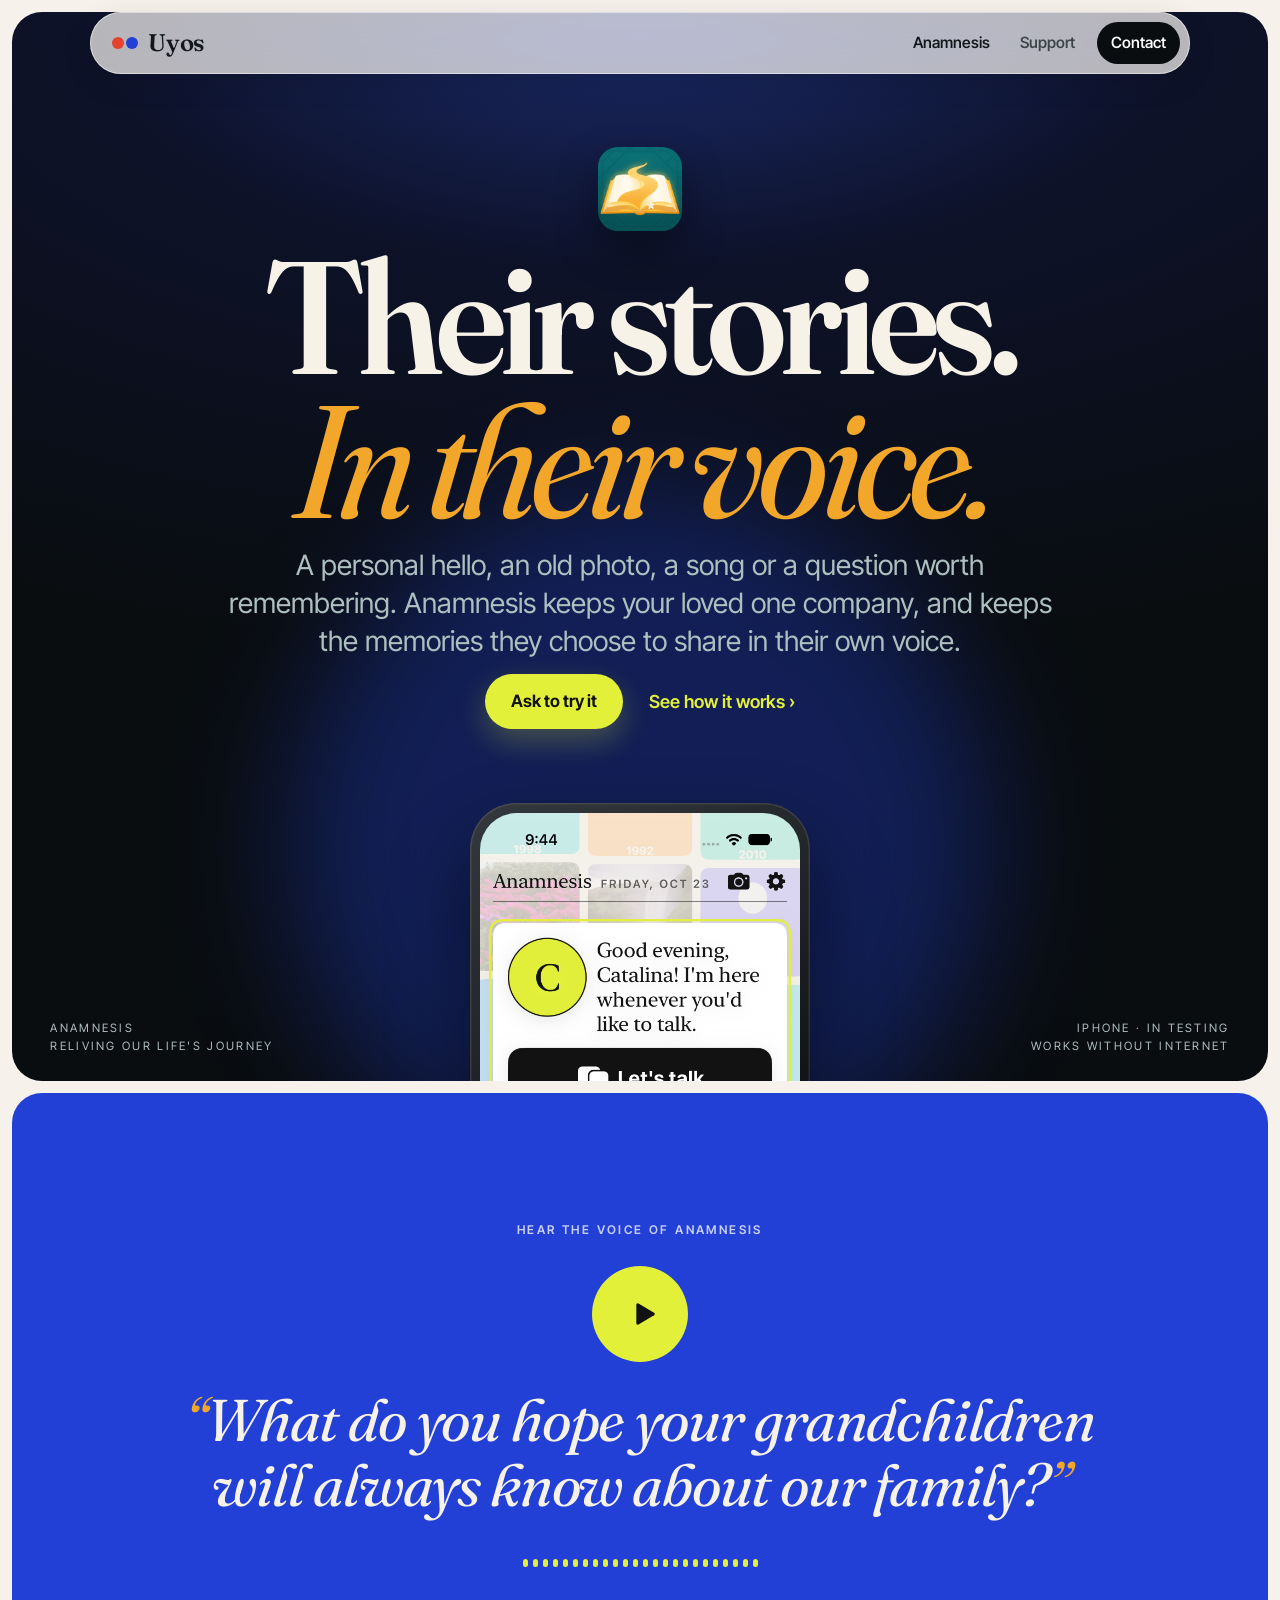
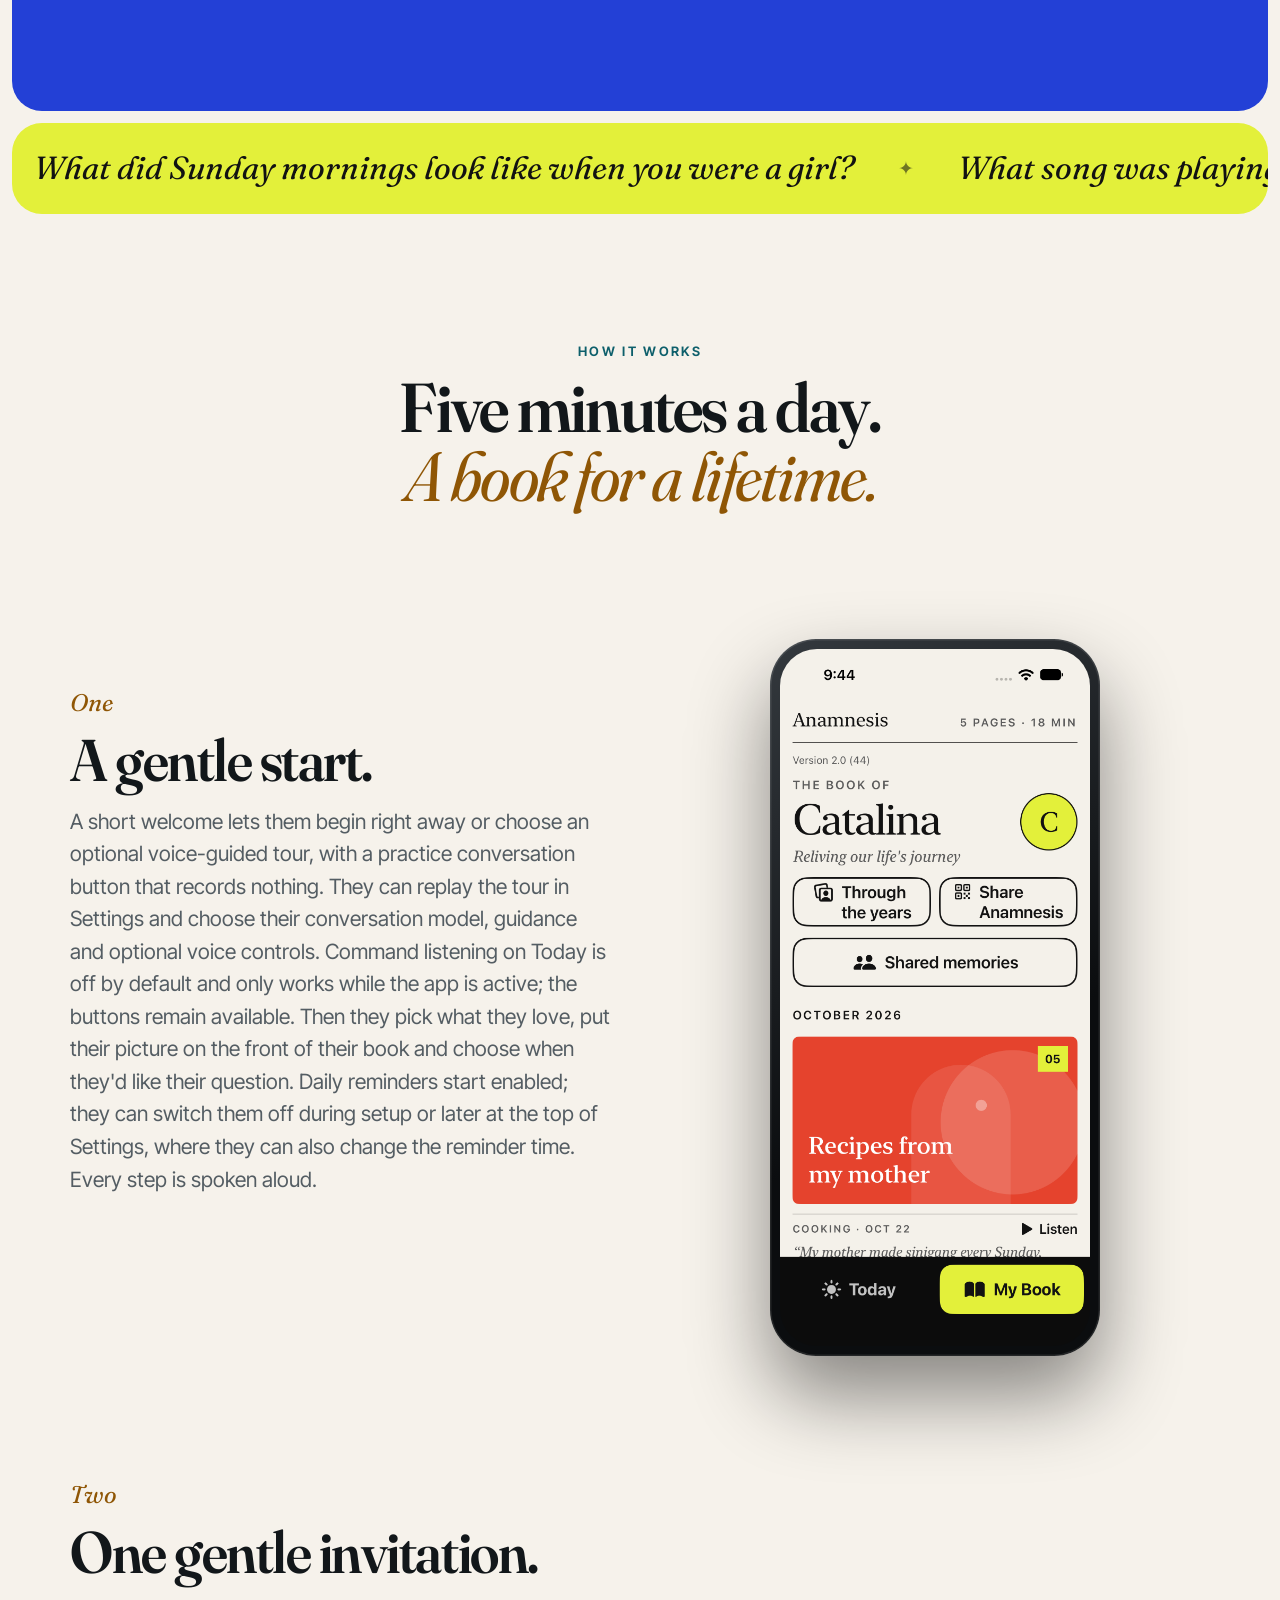
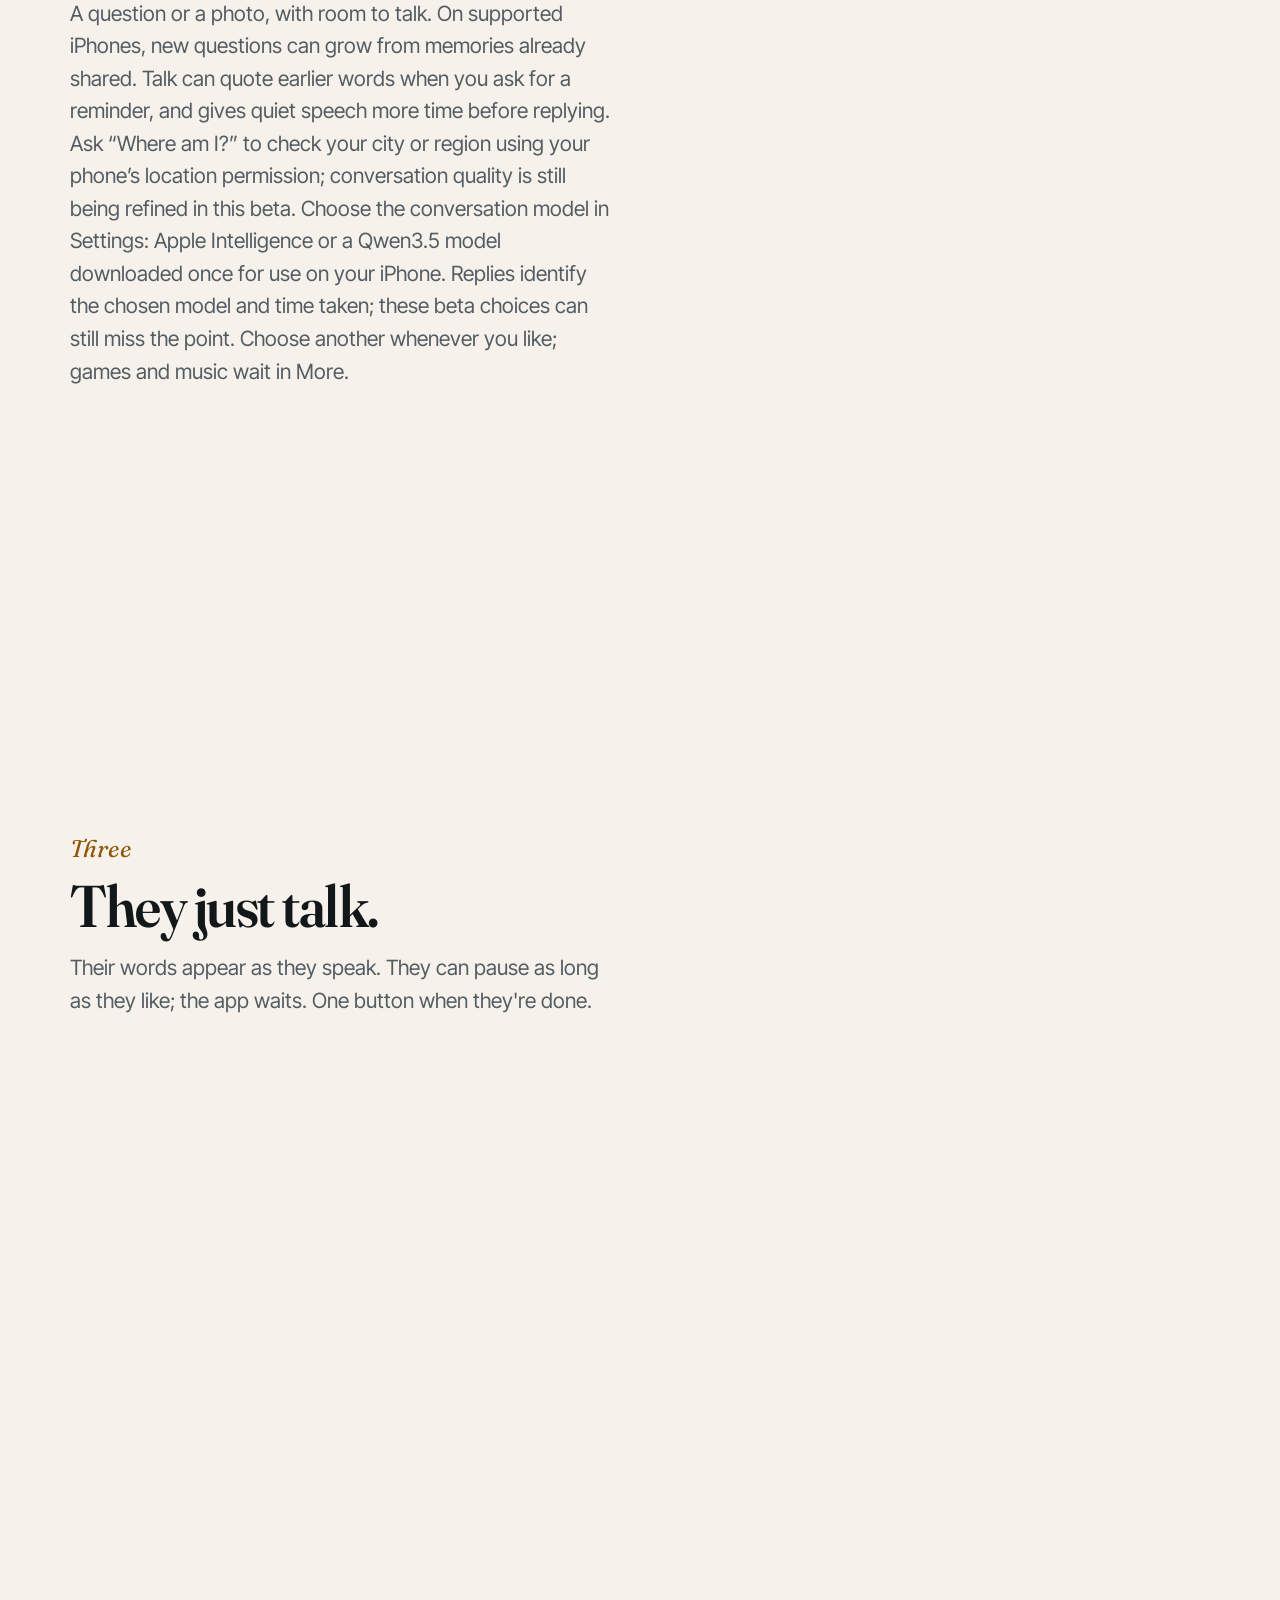
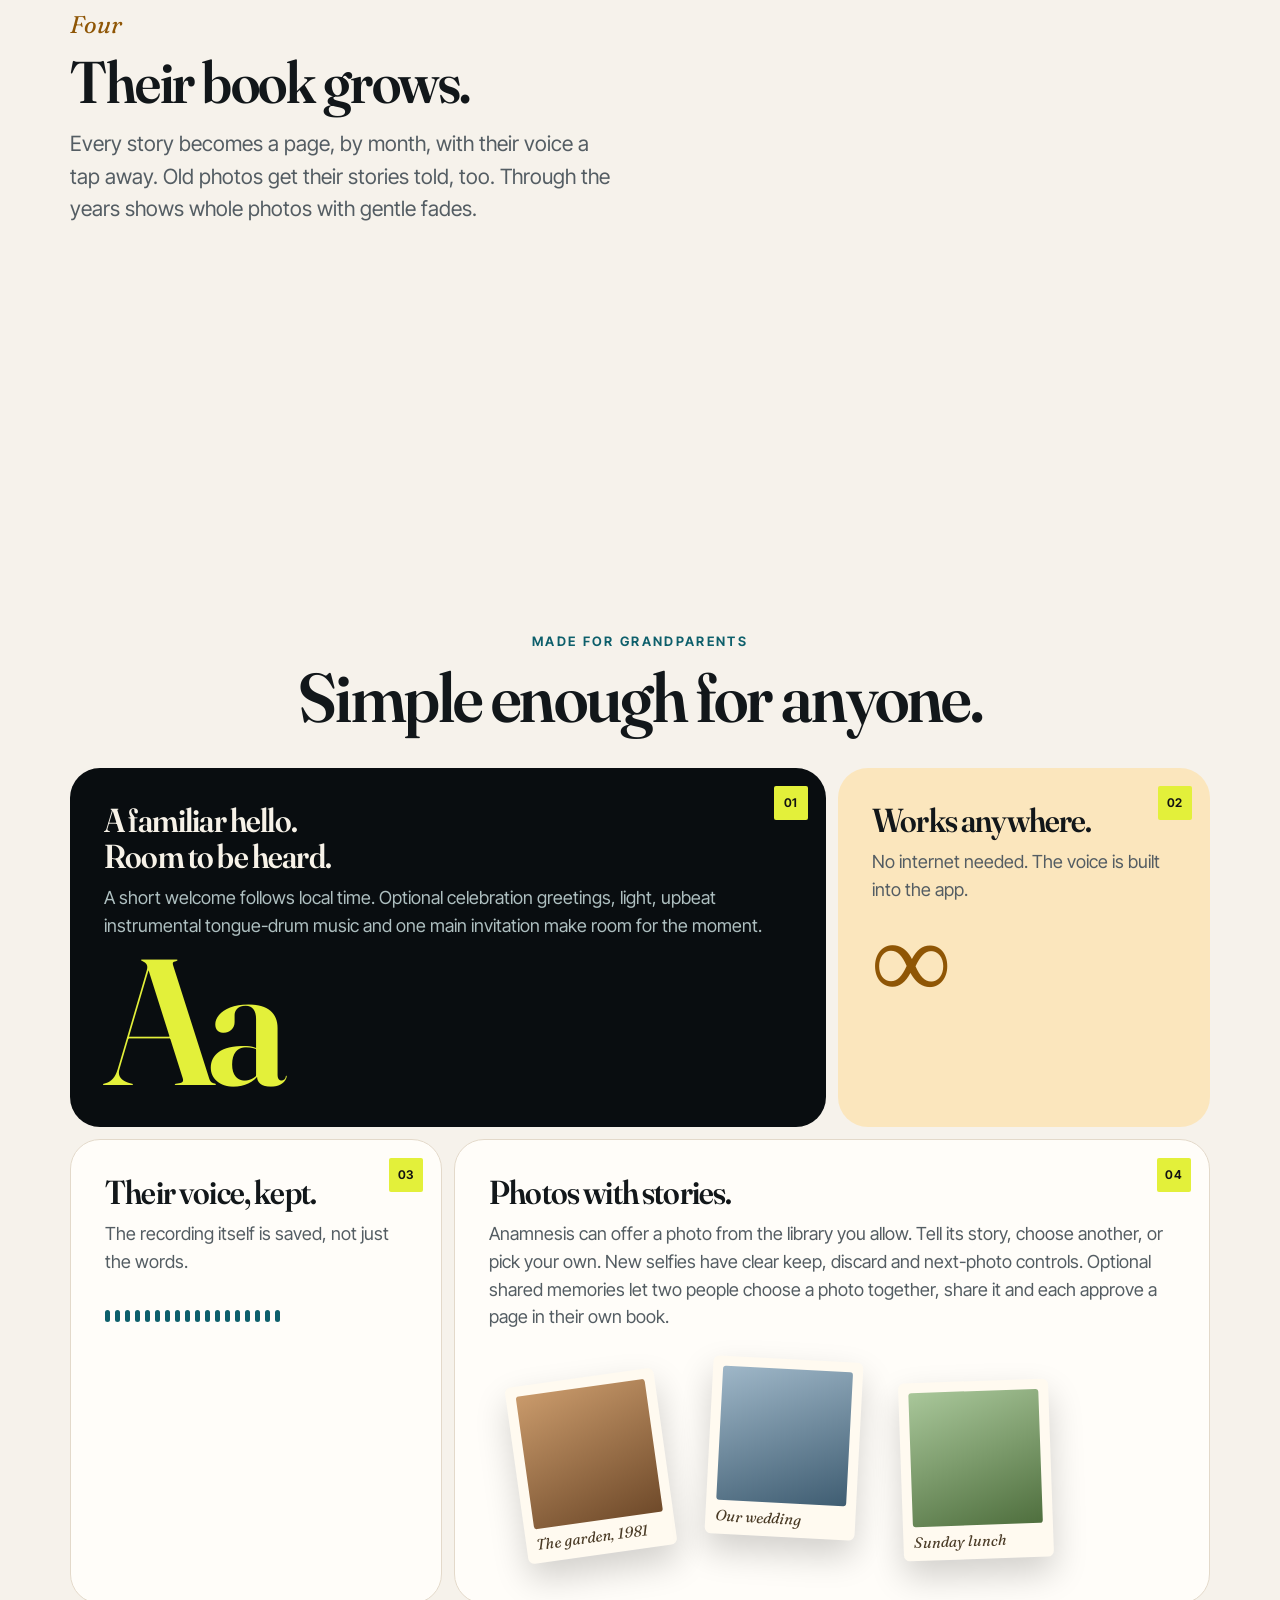
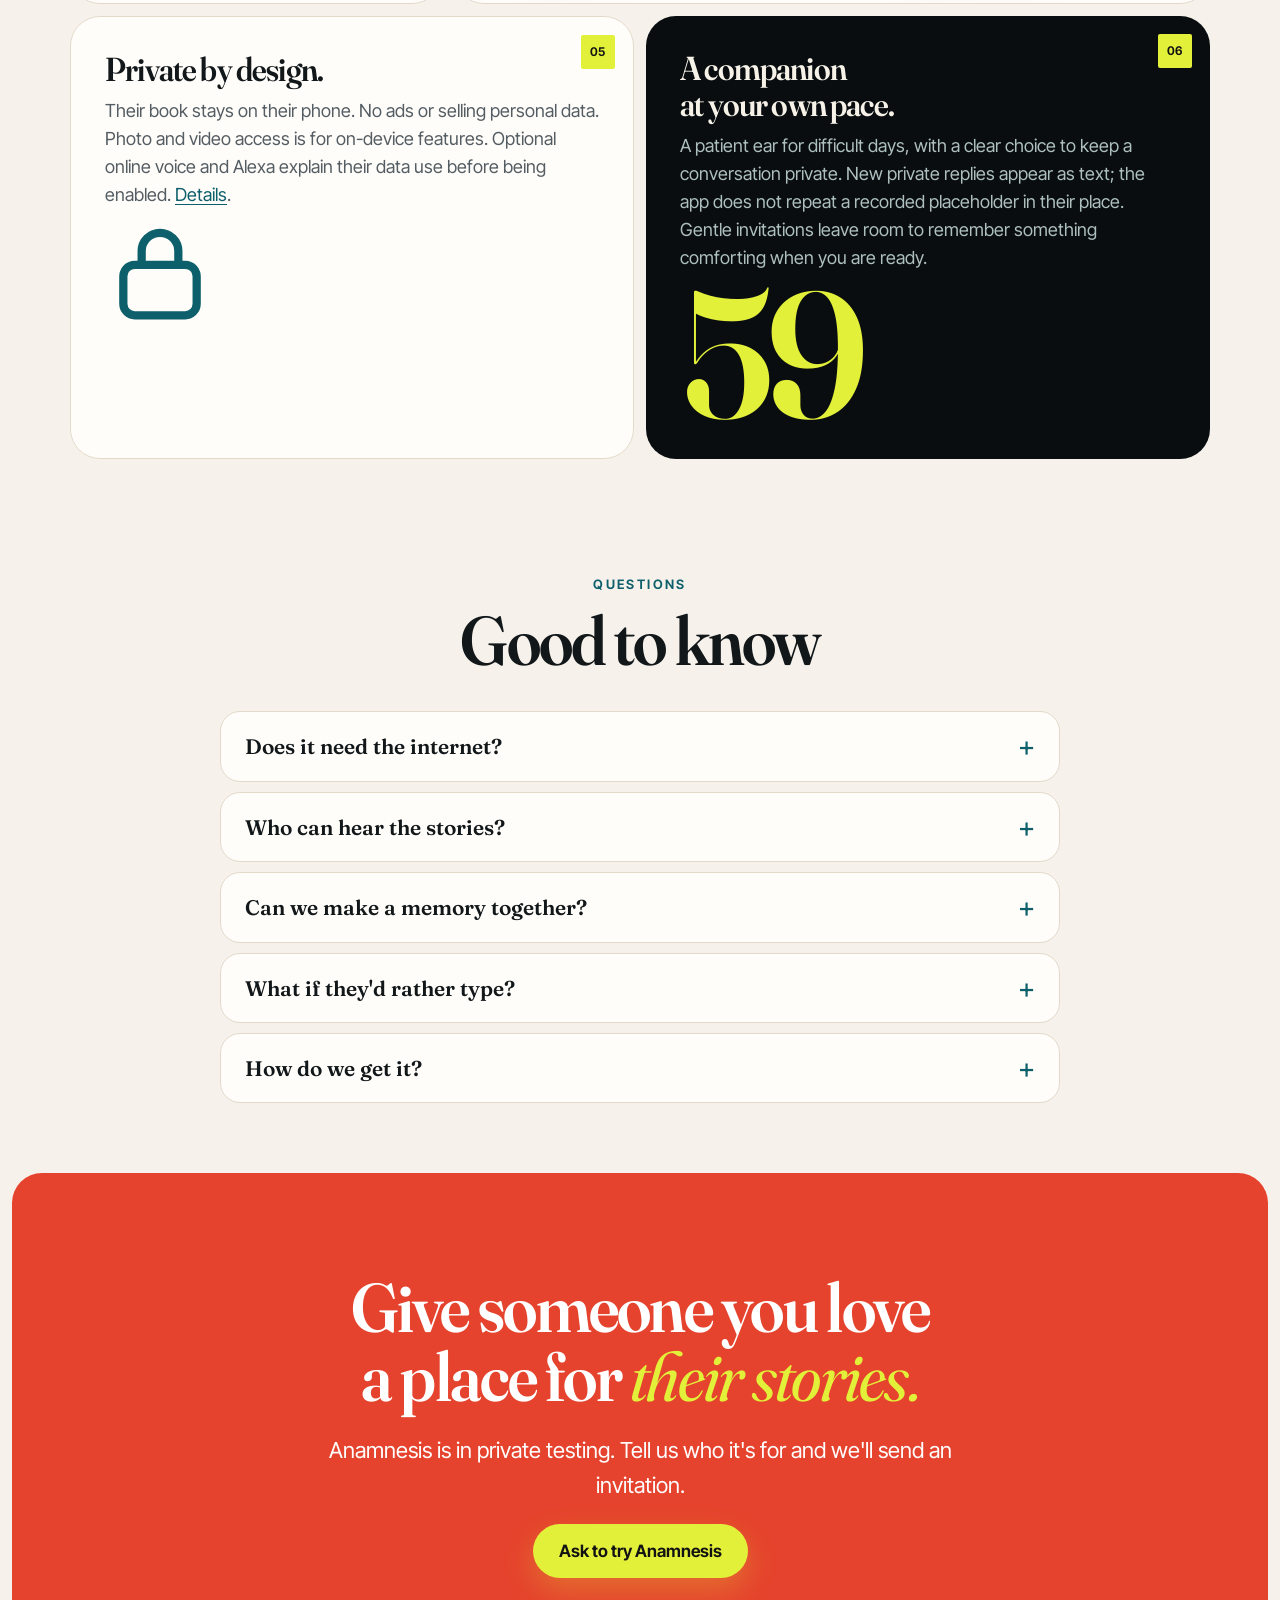
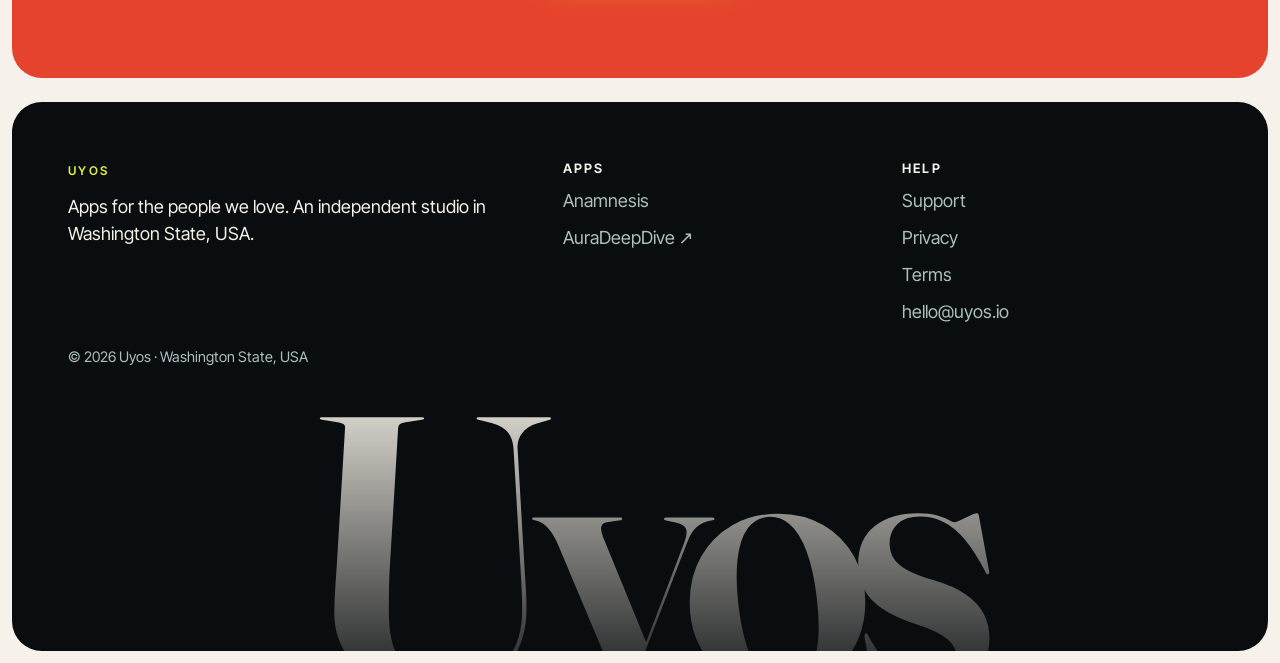
==== anamnesis.html @ bfcdf3e1 "Describe optional commands, app lock and data protection" ====
<!doctype html>
<html lang="en">
<head>
<meta charset="utf-8">
<meta name="viewport" content="width=device-width, initial-scale=1, viewport-fit=cover">
<title>Anamnesis</title>
<meta name="description" content="Anamnesis: reliving our life's journey. One question a day, answered in your own voice.">
<meta name="theme-color" content="#090d10">
<meta property="og:title" content="Anamnesis">
<meta property="og:description" content="Anamnesis: reliving our life's journey. One question a day, answered in your own voice.">
<link rel="icon" href="img/favicon.png">
<link rel="preload" href="fonts/fraunces-latin-full-normal.woff2" as="font" type="font/woff2" crossorigin>
<link rel="stylesheet" href="style.css">
<script src="site.js" defer></script>
</head>
<body>
<header class="glass">
  <a class="mark" href="index.html"><i></i>Uyos</a>
  <nav aria-label="Main"><a href="anamnesis.html" aria-current="page">Anamnesis</a><a href="support.html">Support</a><a class="cta" href="mailto:hello@uyos.io">Contact</a></nav>
</header>
<main>

<div class="tiles">
  <section class="tile hero-tile">
    <div class="glow" style="width:55vmax;height:55vmax;left:50%;top:45%;transform:translateX(-50%);background:#2340d6;opacity:.35"></div>
    <img src="img/anamnesis-icon.png" alt="Anamnesis app icon" style="width:84px;height:84px;border-radius:20px;box-shadow:0 18px 40px rgba(0,0,0,.4)">
    <h1>Their stories.<br><em>In their voice.</em></h1>
    <p class="sub">A personal hello, an old photo, a song or a question worth remembering. Anamnesis keeps your loved one company, and keeps the memories they choose to share in their own voice.</p>
    <div class="links"><a class="btn gold" href="mailto:hello@uyos.io?subject=Anamnesis%20testing">Ask to try it</a><a class="more" href="#how">See how it works</a></div>
    <div class="rise one"><div class="device float"><img src="img/anamnesis-today-44.png" alt="Anamnesis: today's question"></div></div>
    <p class="corner l">Anamnesis<br>Reliving our life's journey</p>
    <p class="corner r">iPhone · in testing<br>Works without internet</p>
  </section>

  <section class="tile voice" style="background:#2340d6">
    <p class="label" style="color:#fff;opacity:.75">Hear the voice of Anamnesis</p>
    <button type="button" class="playbtn" data-play="audio/question.mp3" aria-label="Play the voice of Anamnesis"><svg viewBox="0 0 24 24" fill="currentColor" aria-hidden="true"><path d="M8 5.5v13a1 1 0 0 0 1.5.86l11-6.5a1 1 0 0 0 0-1.72l-11-6.5A1 1 0 0 0 8 5.5z"/></svg></button>
    <q>What do you hope your grandchildren will always know about our family?</q>
    <div class="wave" aria-hidden="true"><i></i><i></i><i></i><i></i><i></i><i></i><i></i><i></i><i></i><i></i><i></i><i></i><i></i><i></i><i></i><i></i><i></i><i></i><i></i><i></i><i></i><i></i><i></i><i></i></div>
  </section>

  <div class="ribbon" aria-hidden="true"><div class="track"><span>What did Sunday mornings look like when you were a girl?</span><span>What song was playing during a moment you'll never forget?</span><span>What's a smell that instantly brings back a memory?</span><span>What's something one of your parents always used to say?</span><span>What was your wedding day like?</span><span>What's the best advice anyone ever gave you?</span><span>What's a tradition your family had that you loved?</span><span>What's a word from back home that you still use?</span><span>What work are you most proud of in your life?</span><span>Who taught you to cook?</span><span>What did Sunday mornings look like when you were a girl?</span><span>What song was playing during a moment you'll never forget?</span><span>What's a smell that instantly brings back a memory?</span><span>What's something one of your parents always used to say?</span><span>What was your wedding day like?</span><span>What's the best advice anyone ever gave you?</span><span>What's a tradition your family had that you loved?</span><span>What's a word from back home that you still use?</span><span>What work are you most proud of in your life?</span><span>Who taught you to cook?</span></div></div>
</div>

<div class="wrap" id="how">
  <div class="sec-title reveal"><p class="eyebrow">How it works</p><h2>Five minutes a day.<br><em style="color:var(--gold-ink)">A book for a lifetime.</em></h2></div>
  <div class="story">
    <div class="steps"><div data-step="0"><span class="num">One</span><h3>A gentle start.</h3><p>A short welcome lets them begin right away or choose an optional voice-guided tour, with a practice conversation button that records nothing. They can replay the tour in Settings and choose their conversation model, guidance and optional voice controls. Command listening on Today is off by default and only works while the app is active; the buttons remain available. Then they pick what they love, put their picture on the front of their book and choose when they'd like their question. Daily reminders start enabled; they can switch them off during setup or later at the top of Settings, where they can also change the reminder time. Every step is spoken aloud.</p><div class="device inline"><img src="img/anamnesis-onboard.jpg" alt="Welcome screen" loading="lazy"></div></div><div data-step="1"><span class="num">Two</span><h3>One gentle invitation.</h3><p>A question or a photo, with room to talk. On supported iPhones, new questions can grow from memories already shared. Talk can quote earlier words when you ask for a reminder, and gives quiet speech more time before replying. Ask “Where am I?” to check your city or region using your phone’s location permission; conversation quality is still being refined in this beta. Choose the conversation model in Settings: Apple Intelligence or a Qwen3.5 model downloaded once for use on your iPhone. Replies identify the chosen model and time taken; these beta choices can still miss the point. Choose another whenever you like; games and music wait in More.</p><div class="device inline"><img src="img/anamnesis-today-44.png" alt="Today's question" loading="lazy"></div></div><div data-step="2"><span class="num">Three</span><h3>They just talk.</h3><p>Their words appear as they speak. They can pause as long as they like; the app waits. One button when they're done.</p><div class="device inline"><img src="img/anamnesis-record-44.png" alt="Recording a story" loading="lazy"></div></div><div data-step="3"><span class="num">Four</span><h3>Their book grows.</h3><p>Every story becomes a page, by month, with their voice a tap away. Old photos get their stories told, too. Through the years shows whole photos with gentle fades.</p><div class="device inline"><img src="img/anamnesis-book-44.png" alt="A book of their stories" loading="lazy"></div></div></div>
    <div class="pin"><div class="device"><img src="img/anamnesis-onboard.jpg" alt="Welcome screen" class="on"><img src="img/anamnesis-today-44.png" alt="Today's question"><img src="img/anamnesis-record-44.png" alt="Recording a story"><img src="img/anamnesis-book-44.png" alt="A book of their stories"></div></div>
  </div>
</div>

<div class="wrap">
  <div class="sec-title reveal"><p class="eyebrow">Made for grandparents</p><h2>Simple enough for anyone.</h2></div>
  <div class="bento reveal">
    <div class="b4 dark"><span class="idx">01</span><h3>A familiar hello.<br>Room to be heard.</h3><p>A short welcome follows local time. Optional celebration greetings, light, upbeat instrumental tongue-drum music and one main invitation make room for the moment.</p><div class="huge gold">Aa</div></div>
    <div class="b2 goldt"><span class="idx">02</span><h3>Works anywhere.</h3><p>No internet needed. The voice is built into the app.</p><div class="huge" style="color:var(--gold-ink);font-size:110px">∞</div></div>
    <div class="b2"><span class="idx">03</span><h3>Their voice, kept.</h3><p>The recording itself is saved, not just the words.</p>
      <div class="wave playing" style="margin-top:auto;height:60px" aria-hidden="true"><i style='background:var(--sea-ink)'></i><i style='background:var(--sea-ink)'></i><i style='background:var(--sea-ink)'></i><i style='background:var(--sea-ink)'></i><i style='background:var(--sea-ink)'></i><i style='background:var(--sea-ink)'></i><i style='background:var(--sea-ink)'></i><i style='background:var(--sea-ink)'></i><i style='background:var(--sea-ink)'></i><i style='background:var(--sea-ink)'></i><i style='background:var(--sea-ink)'></i><i style='background:var(--sea-ink)'></i><i style='background:var(--sea-ink)'></i><i style='background:var(--sea-ink)'></i><i style='background:var(--sea-ink)'></i><i style='background:var(--sea-ink)'></i><i style='background:var(--sea-ink)'></i><i style='background:var(--sea-ink)'></i></div></div>
    <div class="b4"><span class="idx">04</span><h3>Photos with stories.</h3><p>Anamnesis can offer a photo from the library you allow. Tell its story, choose another, or pick your own. New selfies have clear keep, discard and next-photo controls. Optional shared memories let two people choose a photo together, share it and each approve a page in their own book.</p>
      <div class="polaroids" aria-hidden="true"><div>The garden, 1981</div><div>Our wedding</div><div>Sunday lunch</div></div></div>
    <div class="b3"><span class="idx">05</span><h3>Private by design.</h3><p>Their book stays on their phone. No ads or selling personal data. Photo and video access is for on-device features. Optional online voice and Alexa explain their data use before being enabled. <a href="privacy.html#anamnesis">Details</a>.</p><div class="huge" style="color:var(--sea-ink);font-size:120px"><svg width="110" height="110" viewBox="0 0 24 24" fill="none" stroke="currentColor" stroke-width="1.8" stroke-linecap="round" stroke-linejoin="round" aria-hidden="true"><rect x="4" y="10" width="16" height="11" rx="2.5"/><path d="M8 10V7a4 4 0 0 1 8 0v3"/></svg></div></div>
    <div class="b3 dark"><span class="idx">06</span><h3>A companion<br>at your own pace.</h3><p>A patient ear for difficult days, with a clear choice to keep a conversation private. New private replies appear as text; the app does not repeat a recorded placeholder in their place. Gentle invitations leave room to remember something comforting when you are ready.</p><div class="huge gold">59</div></div>
  </div>
</div>

<div class="wrap">
  <div class="sec-title reveal"><p class="eyebrow">Questions</p><h2>Good to know</h2></div>
  <div class="faq reveal">
    <details><summary>Does it need the internet?</summary><p>The core book, recordings and recorded questions work on the iPhone. Optional online voice, Alexa, music services and nearby-place lookups need a connection. Each connection has its own controls.</p></details>
    <details><summary>Who can hear the stories?</summary><p>The book is kept on the phone. A story is shared only when its owner chooses to share or export it. Optional online voice and Alexa may process conversation text with separate consent; they do not receive the photo library, photos, videos or existing book. See our <a href="privacy.html#anamnesis">privacy policy</a> for details, backups and TestFlight version notes.</p></details>
    <details><summary>Can we make a memory together?</summary><p>From build 43, turn on Shared memories in My Book or Settings. Take or choose a photo, add shared words and send the memory file through the iPhone share sheet. The recipient reviews it and chooses whether to add a page, with their own perspective. This is optional and off by default; it does not match contacts or synchronize books automatically. Both phones need the supporting version.</p></details>
    <details><summary>What if they'd rather type?</summary><p>Every question can be answered in writing, too.</p></details>
    <details><summary>How do we get it?</summary><p>Anamnesis is in private testing on iPhone. <a href="mailto:hello@uyos.io?subject=Anamnesis%20testing">Write to us</a> to join.</p></details>
  </div>
</div>

<div class="tiles" style="padding-top:70px">
  <section class="callbox reveal">
    <h2>Give someone you love a place for <em>their stories.</em></h2>
    <p>Anamnesis is in private testing. Tell us who it's for and we'll send an invitation.</p>
    <a class="btn gold" href="mailto:hello@uyos.io?subject=Anamnesis%20testing">Ask to try Anamnesis</a>
  </section>
</div>

</main>
<footer class="foot">
  <div class="cols">
    <div class="brand"><p class="label" style="color:var(--accent)">Uyos</p>
      <p style="margin-top:12px;max-width:24em;color:var(--on-dark)">Apps for the people we love. An independent studio in Washington State, USA.</p></div>
    <div><h4>Apps</h4><nav><a href="anamnesis.html">Anamnesis</a>
      <a class="arrow" href="https://www.youtube.com/channel/UCwXGdEm0_i_grfxJ1KwvSEw">AuraDeepDive</a></nav></div>
    <div><h4>Help</h4><nav><a href="support.html">Support</a><a href="privacy.html">Privacy</a><a href="terms.html">Terms</a>
      <a href="mailto:hello@uyos.io">hello@uyos.io</a></nav></div>
  </div>
  <p class="fine">© 2026 Uyos · Washington State, USA</p>
  <div class="wordmark" aria-hidden="true">Uyos</div>
</footer>
</body>
</html>
---- style.css ----
/* Uyos: apps for the people we love.
   Product-first, like Apple's and Tesla's pages: every product gets a full tile with a giant name, one
   line, two links and the real app as the picture. Penny's floating glass menu and gold call-to-action
   box; oversized type and a scrolling ribbon of questions from the Framer gallery.
   Palette: deep sea and near-black tiles, warm paper, Anamnesis gold. Fonts self-hosted. */
@font-face { font-family: "Fraunces"; src: url(fonts/fraunces-latin-full-normal.woff2) format("woff2");
  font-weight: 100 900; font-style: normal; font-display: swap; }
@font-face { font-family: "Fraunces"; src: url(fonts/fraunces-latin-full-italic.woff2) format("woff2");
  font-weight: 100 900; font-style: italic; font-display: swap; }
@font-face { font-family: "Inter Tight"; src: url(fonts/inter-tight-latin-wght-normal.woff2) format("woff2");
  font-weight: 100 900; font-style: normal; font-display: swap; }

:root {
  --paper: #f6f2eb;
  --card: #fffdf9;
  --ink: #12171a;
  --ink-2: #545d63;
  --line: #e3d9ca;
  --night: #090d10;
  --sea-deep: #062b31;
  --sea: #0c4a53;
  --sea-ink: #0d5f6b;
  --sea-soft: #dcefed;
  --gold: #f2a72b;
  --accent: #e3f03a;
  --accent-hi: #eef77a;
  --gold-hi: #ffc865;
  --gold-soft: #fbe6bd;
  --gold-ink: #8f5605;
  --on-dark: #f7f2e8;
  --on-dark-2: #aebfc0;
  --display: "Fraunces", Georgia, "Times New Roman", serif;
  --body: "Inter Tight", -apple-system, "Segoe UI", system-ui, sans-serif;
  --r: 30px;
  --gut: 12px;
}
@media (prefers-color-scheme: dark) {
  :root { --paper: #0d1114; --card: #151c20; --ink: #eef1f0; --ink-2: #a3afb3; --line: #243035;
    --sea-ink: #72c9c8; --sea-soft: #13302f; --gold-soft: #3a2b10; --gold-ink: #f4c46a; color-scheme: dark; }
}
* { box-sizing: border-box; }
html { -webkit-text-size-adjust: 100%; scroll-behavior: smooth; }
body { margin: 0; background: var(--paper); color: var(--ink); font: 18px/1.55 var(--body); overflow-x: hidden; }
img { max-width: 100%; display: block; }
a { color: var(--sea-ink); text-underline-offset: 3px; }
:focus-visible { outline: 3px solid var(--gold); outline-offset: 3px; border-radius: 8px; }
.wrap { max-width: 1180px; margin: 0 auto; padding-left: max(20px, env(safe-area-inset-left)); padding-right: max(20px, env(safe-area-inset-right)); }
.narrow { max-width: 760px; }
h1, h2, h3 { font-family: var(--display); font-weight: 600; letter-spacing: -.025em; text-wrap: balance; margin: 0;
  font-variation-settings: "opsz" 144, "SOFT" 30; }
h1 em, h2 em, h3 em { font-style: italic; font-weight: 400; color: var(--gold); }
p { margin: 0; }
.muted { color: var(--ink-2); }
.eyebrow { font-size: 13px; letter-spacing: .18em; text-transform: uppercase; font-weight: 650; }

/* ---- floating glass menu (Penny) ---- */
.glass { position: fixed; z-index: 50; top: 12px; left: 50%; transform: translateX(-50%); width: min(1100px, calc(100% - 24px));
  display: flex; align-items: center; justify-content: space-between; gap: 12px; padding: 10px 10px 10px 22px; border-radius: 999px;
  background: rgba(250, 246, 239, .72); -webkit-backdrop-filter: saturate(1.6) blur(18px); backdrop-filter: saturate(1.6) blur(18px);
  box-shadow: 0 8px 30px rgba(0, 0, 0, .12), inset 0 0 0 1px rgba(255, 255, 255, .5); }
.mark { font: 600 24px/1 var(--display); color: #12171a; text-decoration: none; display: inline-flex; align-items: center; gap: 10px; letter-spacing: -.01em; }
.mark i { width: 12px; height: 12px; border-radius: 50%; background: #e5432d; box-shadow: 14px 0 0 #2340d6; margin-right: 14px; }
.glass nav { display: flex; gap: 2px; align-items: center; }
.glass nav a { color: #3b4448; text-decoration: none; font-size: 15.5px; font-weight: 550; padding: 9px 14px; border-radius: 999px; }
.glass nav a:hover { color: #12171a; background: rgba(0, 0, 0, .05); }
.glass nav a[aria-current] { color: #12171a; }
.glass nav a.cta { background: var(--night); color: #fff; margin-left: 6px; }
.glass nav a.cta:hover { background: #2a2f33; }

/* ---- links and buttons (Apple: a filled pill and a plain "›" link) ---- */
.links { display: flex; gap: 14px 26px; flex-wrap: wrap; align-items: center; justify-content: center; }
.btn { display: inline-flex; align-items: center; gap: 8px; padding: 14px 26px; border-radius: 999px; font-weight: 650; font-size: 17px;
  text-decoration: none; transition: transform .15s ease, background .15s ease; border: 0; cursor: pointer; font-family: inherit; }
.btn:hover { transform: translateY(-2px); }
.btn.gold { background: var(--accent); color: #121212; box-shadow: 0 12px 30px rgba(227, 240, 58, .25); }
.btn.gold:hover { background: var(--accent-hi); }
.btn.ink { background: var(--night); color: var(--on-dark); }
.more { font-size: 18px; font-weight: 600; text-decoration: none; color: var(--accent); }
.more::after { content: " ›"; }
.more:hover { text-decoration: underline; }
.light .more { color: var(--sea-ink); }

/* ---- tiles ---- */
.tiles { padding: var(--gut); display: grid; gap: var(--gut); }
.tile { position: relative; isolation: isolate; overflow: hidden; border-radius: var(--r); text-align: center; color: var(--on-dark);
  background: var(--night); padding: clamp(56px, 8vw, 96px) 22px 0; display: grid; justify-items: center; align-content: start; gap: 14px; }
.tile.light { background: var(--card); color: var(--ink); }
.tile h2 { font-size: clamp(44px, 6.4vw, 84px); line-height: .98; }
.tile .sub { font-size: clamp(19px, 2.2vw, 26px); color: var(--on-dark-2); max-width: 30em; line-height: 1.35; }
.tile.light .sub { color: var(--ink-2); }
.tile .tag { font-size: 13px; letter-spacing: .16em; text-transform: uppercase; font-weight: 650; color: var(--accent); }
.tile.light .tag { color: var(--sea-ink); }
.grid2 { display: grid; gap: var(--gut); grid-template-columns: repeat(2, minmax(0, 1fr)); }
.grid2 .tile { min-height: 640px; }
.grid2 .tile h2 { font-size: clamp(40px, 4.6vw, 64px); }
.grid2 .tile .sub { font-size: clamp(18px, 1.7vw, 21px); }

/* the hero tile: full screen */
.hero-tile { min-height: min(100svh, 1040px); padding-top: clamp(120px, 15vh, 170px);
  background: radial-gradient(110% 60% at 50% 0%, #1b2a6b 0%, #0d1229 40%, var(--night) 100%); }
.hero-tile h1 { font-size: clamp(64px, 12.5vw, 180px); line-height: .9; letter-spacing: -.04em; }
.hero-tile .sub { font-size: clamp(20px, 2.4vw, 28px); }
.purpose { font: italic 400 clamp(22px, 3vw, 36px)/1.2 var(--display); color: var(--gold); }
.glow { position: absolute; z-index: -1; border-radius: 50%; filter: blur(60px); opacity: .55; pointer-events: none; }

/* phones: the real screenshots in a device frame */
.device { position: relative; width: 100%; max-width: 300px; aspect-ratio: 460 / 1000; border-radius: 46px; padding: 10px; flex: none;
  background: linear-gradient(150deg, #34393e, #0b0d0f 60%); box-shadow: 0 40px 80px rgba(0, 0, 0, .45), inset 0 0 0 1.5px rgba(255, 255, 255, .1); }
.device img { width: 100%; height: 100%; object-fit: cover; border-radius: 37px; }
.rise { display: flex; justify-content: center; align-items: flex-end; gap: clamp(10px, 2.4vw, 34px); margin-top: clamp(30px, 5vw, 60px);
  margin-bottom: -18%; width: 100%; max-width: 1000px; }
.rise .device { max-width: 300px; }
.rise .device.side { max-width: 250px; transform: translateY(12%); opacity: .9; }
.rise.one { margin-bottom: -38%; }
.rise.one .device { max-width: 340px; }
.grid2 .rise { margin-bottom: -40%; }
.grid2 .rise .device { max-width: 250px; }

/* ---- ribbon of questions (scrolls by itself) ---- */
.ribbon { overflow: hidden; padding-block: 26px; background: var(--accent); color: #121212; border-radius: var(--r); }
.ribbon .track { display: flex; width: max-content; animation: ribbon 70s linear infinite; }
.ribbon span { font: italic 400 clamp(22px, 2.6vw, 32px)/1.2 var(--display); white-space: nowrap; padding-inline: 22px; }
.ribbon span::after { content: "✦"; font-style: normal; font-size: .6em; margin-left: 44px; vertical-align: .25em; opacity: .55; }
.ribbon:hover .track { animation-play-state: paused; }
@keyframes ribbon { to { transform: translateX(-50%); } }

/* ---- art for products that don't have screenshots yet ---- */
.art { position: relative; width: 100%; flex: 1; min-height: 300px; display: grid; place-items: center; margin-top: 20px; }
.rings { width: min(320px, 70%); aspect-ratio: 1; }
.rings circle { fill: none; stroke-width: 15; stroke-linecap: round; transform: rotate(-90deg); transform-origin: 50% 50%; }
.rings .bg { stroke: rgba(255, 255, 255, .12); }
.rings .fg { stroke-dasharray: 1000; stroke-dashoffset: 1000; animation: ring 2.4s cubic-bezier(.2, .7, .2, 1) forwards .3s; }
@keyframes ring { to { stroke-dashoffset: var(--to); } }
.cross { font: 300 clamp(150px, 18vw, 250px)/1 var(--display); color: transparent;
  background: linear-gradient(180deg, #fff3d6, #e7b4ff); -webkit-background-clip: text; background-clip: text; filter: drop-shadow(0 0 40px rgba(231, 180, 255, .5)); }
.orb { width: min(260px, 60%); aspect-ratio: 1; border-radius: 50%;
  background: radial-gradient(circle at 35% 30%, #c9fff8, #2fb7b2 35%, #0b4c58 70%, transparent 72%);
  box-shadow: 0 0 120px rgba(47, 183, 178, .55); animation: breathe 5s ease-in-out infinite; }
@keyframes breathe { 50% { transform: scale(1.06); box-shadow: 0 0 170px rgba(47, 183, 178, .7); } }
.play-art { width: min(240px, 55%); aspect-ratio: 1.4; border-radius: 34%; background: linear-gradient(160deg, #ff4b3e, #b3140c);
  display: grid; place-items: center; box-shadow: 0 30px 80px rgba(255, 60, 40, .35); }
.play-art::after { content: ""; border-left: 58px solid #fff; border-top: 34px solid transparent; border-bottom: 34px solid transparent; margin-left: 12px; }

/* ---- statement (Apple's giant centred lines) ---- */
.statement { padding: clamp(80px, 12vw, 160px) 22px; text-align: center; display: grid; gap: 30px; justify-items: center; }
.statement p.big { font: 600 clamp(36px, 5.6vw, 76px)/1.04 var(--display); letter-spacing: -.03em; max-width: 15em; text-wrap: balance; }
.statement .dim { color: color-mix(in srgb, var(--ink) 28%, transparent); }
.statement .lit { background: linear-gradient(90deg, #2340d6, #e85fa5 55%, #e5432d); -webkit-background-clip: text; background-clip: text; color: transparent; }

/* ---- gold call-to-action box (Penny) ---- */
.callbox { background: #e5432d; color: #fff; border-radius: var(--r); padding: clamp(56px, 8vw, 100px) 24px; text-align: center;
  display: grid; gap: 22px; justify-items: center; }
.callbox h2 { font-size: clamp(38px, 5.4vw, 72px); line-height: 1; max-width: 13em; }
.callbox h2 em { color: var(--accent); }
.callbox p { font-size: clamp(18px, 2vw, 22px); max-width: 32em; }

/* ---- the voice ---- */
.voice { display: grid; justify-items: center; gap: 26px; text-align: center; padding-block: clamp(70px, 10vw, 130px); }
.voice q { font: italic 400 clamp(30px, 4.6vw, 62px)/1.1 var(--display); max-width: 18em; letter-spacing: -.02em; text-wrap: balance; }
.voice q::before, .voice q::after { color: var(--gold); }
.playbtn { width: 96px; height: 96px; border-radius: 50%; border: 0; cursor: pointer; background: var(--accent); color: #121212; display: grid; place-items: center;
  box-shadow: 0 0 0 0 rgba(227, 240, 58, .5); animation: ping 2.6s ease-out infinite; }
.playbtn svg { width: 34px; height: 34px; margin-left: 4px; }
@keyframes ping { 0% { box-shadow: 0 0 0 0 rgba(227, 240, 58, .45); } 80%, 100% { box-shadow: 0 0 0 26px rgba(227, 240, 58, 0); } }
.wave { display: flex; gap: 5px; height: 40px; align-items: center; }
.wave i { width: 5px; height: 20%; border-radius: 3px; background: var(--accent); transition: height .2s; }
.playing .wave i, .wave.playing i { animation: bar 1s ease-in-out infinite; }
.playing .wave i:nth-child(3n) { animation-delay: .2s; } .playing .wave i:nth-child(3n+1) { animation-delay: .45s; }
@keyframes bar { 50% { height: 100%; } }
.voice small { color: var(--on-dark-2); font-size: 15px; }

/* ---- sticky story: the phone stays, the screen changes as you scroll ---- */
.story { display: grid; grid-template-columns: minmax(0, 1fr) minmax(0, 1fr); gap: 40px; }
.story .steps > div { min-height: 88vh; display: grid; align-content: center; gap: 16px; max-width: 30em; }
.story .num { font: italic 400 24px/1 var(--display); color: var(--gold-ink); }
.story h3 { font-size: clamp(38px, 4.6vw, 62px); line-height: 1; }
.story p { font-size: clamp(18px, 1.8vw, 21px); color: var(--ink-2); }
.story .pin { position: sticky; top: 0; height: 100vh; display: grid; place-items: center; }
.story .pin .device { max-width: 330px; }
.story .pin .device img { position: absolute; inset: 10px; width: calc(100% - 20px); height: calc(100% - 20px); opacity: 0; transition: opacity .6s ease, transform .6s ease; transform: scale(1.03); }
.story .pin .device img.on { opacity: 1; transform: none; }
.story .inline { display: none; }

/* ---- bento ---- */
.bento { display: grid; gap: var(--gut); grid-template-columns: repeat(6, minmax(0, 1fr)); }
.bento > div { border-radius: var(--r); padding: 34px; background: var(--card); border: 1px solid var(--line); display: grid; gap: 10px; align-content: start;
  min-height: 300px; position: relative; overflow: hidden; }
.bento h3 { font-size: clamp(26px, 2.6vw, 34px); line-height: 1.08; }
.bento p { color: var(--ink-2); }
.b4 { grid-column: span 4; } .b3 { grid-column: span 3; } .b2 { grid-column: span 2; }
.bento .dark { background: var(--night); color: var(--on-dark); border: 0; }
.bento .dark p { color: var(--on-dark-2); }
.bento .goldt { background: var(--gold-soft); border: 0; }
.huge { font: 600 clamp(110px, 14vw, 200px)/.8 var(--display); letter-spacing: -.05em; margin-top: auto; }
.huge.gold { color: var(--accent); }
.polaroids { position: relative; height: 210px; margin-top: 18px; }
.polaroids div { position: absolute; width: 150px; height: 178px; padding: 10px 10px 34px; background: #fffaf0; border-radius: 6px;
  box-shadow: 0 16px 34px rgba(0, 0, 0, .18); font: italic 400 15px/1 var(--display); color: #4a3b26; }
.polaroids div::before { content: ""; display: block; height: 100%; border-radius: 3px; background: var(--g); margin-bottom: 8px; }
.polaroids div:nth-child(1) { left: 4%; top: 18px; transform: rotate(-8deg); --g: linear-gradient(160deg, #c99a6b, #6f4a2a); }
.polaroids div:nth-child(2) { left: 32%; top: 0; transform: rotate(3deg); --g: linear-gradient(160deg, #9fb7c8, #3f5d72); }
.polaroids div:nth-child(3) { left: 60%; top: 22px; transform: rotate(-2deg); --g: linear-gradient(160deg, #a9c79a, #4f6f3e); }

/* ---- FAQ ---- */
.faq { display: grid; gap: 10px; max-width: 840px; margin: 0 auto; width: 100%; }
.faq details { background: var(--card); border: 1px solid var(--line); border-radius: 20px; padding: 20px 24px; }
.faq summary { cursor: pointer; font: 600 21px/1.35 var(--display); list-style: none; display: flex; justify-content: space-between; gap: 16px; }
.faq summary::-webkit-details-marker { display: none; }
.faq summary::after { content: "+"; font: 400 28px/1 var(--body); color: var(--sea-ink); transition: transform .2s; }
.faq details[open] summary::after { transform: rotate(45deg); }
.faq details p { margin-top: 10px; color: var(--ink-2); }
.sec-title { text-align: center; display: grid; gap: 12px; justify-items: center; padding: clamp(70px, 9vw, 120px) 22px 36px; }
.sec-title h2 { font-size: clamp(40px, 5.4vw, 72px); line-height: 1; }
.sec-title .eyebrow { color: var(--sea-ink); }

/* ---- documents (privacy, terms, support, publishing) ---- */
.doc-head { padding: clamp(130px, 16vw, 190px) 22px clamp(50px, 6vw, 80px); text-align: center; display: grid; gap: 16px; justify-items: center;
  border-radius: var(--r); background: radial-gradient(110% 80% at 50% 0%, #1b2a6b 0%, #0d1229 45%, var(--night) 100%); color: var(--on-dark); }
.doc-head h1 { font-size: clamp(52px, 8vw, 110px); line-height: .95; }
.doc-head .lede { color: var(--on-dark-2); font-size: clamp(19px, 2.1vw, 23px); max-width: 34em; }
.doc-head .updated { color: var(--on-dark-2); font-size: 15.5px; }
.doc-head a { color: var(--accent); }
.toc { display: flex; gap: 10px; flex-wrap: wrap; justify-content: center; }
.toc a { padding: 9px 16px; border-radius: 999px; background: rgba(255, 255, 255, .1); color: var(--on-dark); text-decoration: none; font-size: 15px; }
.doc { padding-block: 40px 100px; display: grid; gap: 18px; }
.doc h2 { font-size: 32px; margin-top: 26px; }
.doc ul { margin: 0; padding-left: 22px; display: grid; gap: 8px; }
.callout { background: var(--sea-soft); border-radius: 20px; padding: 20px 24px; }

/* ---- footer: a giant wordmark ---- */
.foot { background: var(--night); color: var(--on-dark-2); margin: var(--gut); border-radius: var(--r); overflow: hidden; }
.foot .cols { padding: 60px clamp(22px, 5vw, 56px) 20px; display: grid; gap: 30px; grid-template-columns: minmax(0, 1.5fr) repeat(2, minmax(0, 1fr)); }
.foot h4 { margin: 0 0 12px; color: var(--on-dark); font: 650 13px/1 var(--body); letter-spacing: .16em; text-transform: uppercase; }
.foot nav { display: grid; gap: 9px; }
.foot a { color: var(--on-dark-2); text-decoration: none; }
.foot a:hover { color: var(--on-dark); }
.foot .fine { padding: 0 clamp(22px, 5vw, 56px); font-size: 14.5px; }
.wordmark { font: 600 clamp(120px, 30vw, 440px)/.78 var(--display); letter-spacing: -.06em; text-align: center; margin: 30px 0 -.12em;
  background: linear-gradient(180deg, rgba(247, 242, 232, .9), rgba(247, 242, 232, .05)); -webkit-background-clip: text; background-clip: text; color: transparent; user-select: none; }

/* ---- motion ---- */
.js .reveal { opacity: 0; transform: translateY(40px) scale(.98); transition: opacity .9s cubic-bezier(.2, .7, .2, 1), transform .9s cubic-bezier(.2, .7, .2, 1); }
.js .reveal.in { opacity: 1; transform: none; }
.float { animation: float 7s ease-in-out infinite; }
@keyframes float { 50% { transform: translateY(-14px); } }

@media (max-width: 900px) {
  .grid2 { grid-template-columns: minmax(0, 1fr); }
  .grid2 .tile { min-height: 580px; }
  .story { grid-template-columns: minmax(0, 1fr); }
  .story .pin { display: none; }
  .story .steps > div { min-height: 0; padding-block: 44px; justify-items: center; text-align: center; margin: 0 auto; }
  .story .inline { display: block; max-width: 260px; margin-top: 14px; }
  .bento { grid-template-columns: minmax(0, 1fr); }
  .b4, .b3, .b2 { grid-column: auto; }
  .foot .cols { grid-template-columns: minmax(0, 1fr) minmax(0, 1fr); }
  .foot .brand { grid-column: 1 / -1; }
}
@media (max-width: 640px) {
  .glass { padding-left: 16px; }
  .glass nav a:not(.cta):not([aria-current]) { display: none; }
  .rise .device.side { display: none; }
  .rise .device { max-width: 250px; }
  .rise { margin-bottom: -50%; }
  .grid2 .rise { margin-bottom: -60%; }
}
@media (prefers-reduced-motion: reduce) {
  *, *::before, *::after { animation: none !important; transition: none !important; }
  .rings .fg { stroke-dashoffset: var(--to); }
  .js .reveal { opacity: 1; transform: none; }
}

/* ---- editorial details (josenarciso.com): corner captions, numbered tags, ↗ links ---- */
.corner { position: absolute; z-index: 2; bottom: 26px; font-size: 11.5px; letter-spacing: .2em; text-transform: uppercase; line-height: 1.6;
  color: var(--on-dark-2); text-align: left; }
.corner.l { left: clamp(20px, 3vw, 40px); } .corner.r { right: clamp(20px, 3vw, 40px); text-align: right; }
.idx { position: absolute; top: 18px; right: 18px; z-index: 2; min-width: 34px; height: 34px; padding: 0 8px; display: grid; place-items: center;
  background: var(--accent); color: #121212; font: 650 12px/1 var(--body); letter-spacing: .06em; border-radius: 2px; }
.arrow::after { content: " ↗"; }
.label { font-size: 12px; letter-spacing: .2em; text-transform: uppercase; font-weight: 600; }
@media (max-width: 640px) { .corner { display: none; } }

/* AuraDeepDive: a trend rising, peaking and settling */
.trend { width: min(560px, 90%); }
.trend path.line { fill: none; stroke: url(#tg); stroke-width: 5; stroke-linecap: round; stroke-dasharray: 900; stroke-dashoffset: 900; animation: draw 2.6s cubic-bezier(.3, .7, .2, 1) forwards .4s; }
.trend path.area { fill: url(#ta); opacity: 0; animation: fade 1s ease forwards 2s; }
.trend .peak { fill: var(--accent); opacity: 0; animation: fade .5s ease forwards 1.9s; }
.trend .ring { fill: none; stroke: var(--accent); stroke-width: 2; opacity: 0; animation: fade .5s ease forwards 2s, pulse 2s ease-out infinite 2.4s; transform-origin: 300px 46px; }
.trend text { fill: var(--on-dark-2); font: 600 12px var(--body); letter-spacing: .18em; }
@keyframes draw { to { stroke-dashoffset: 0; } }
@keyframes fade { to { opacity: 1; } }
@keyframes pulse { 0% { transform: scale(1); opacity: .9; } 100% { transform: scale(2.4); opacity: 0; } }
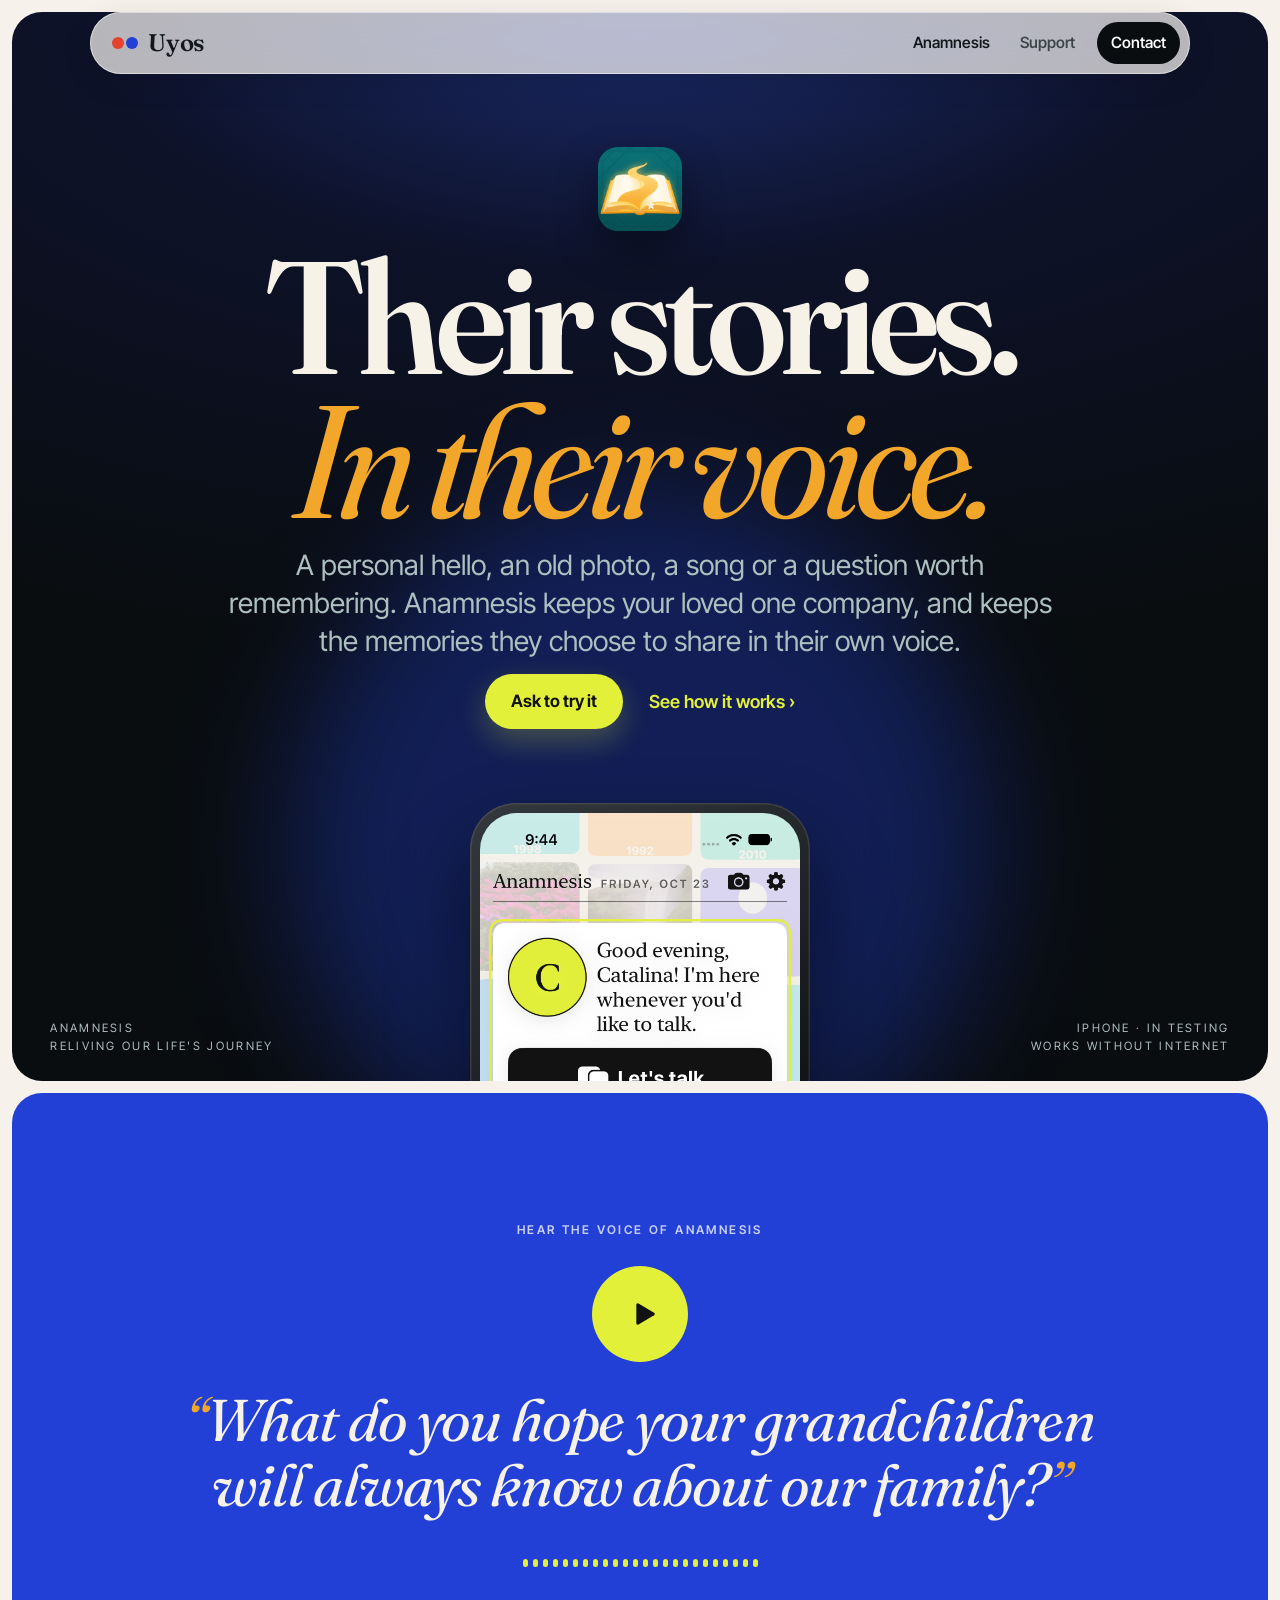
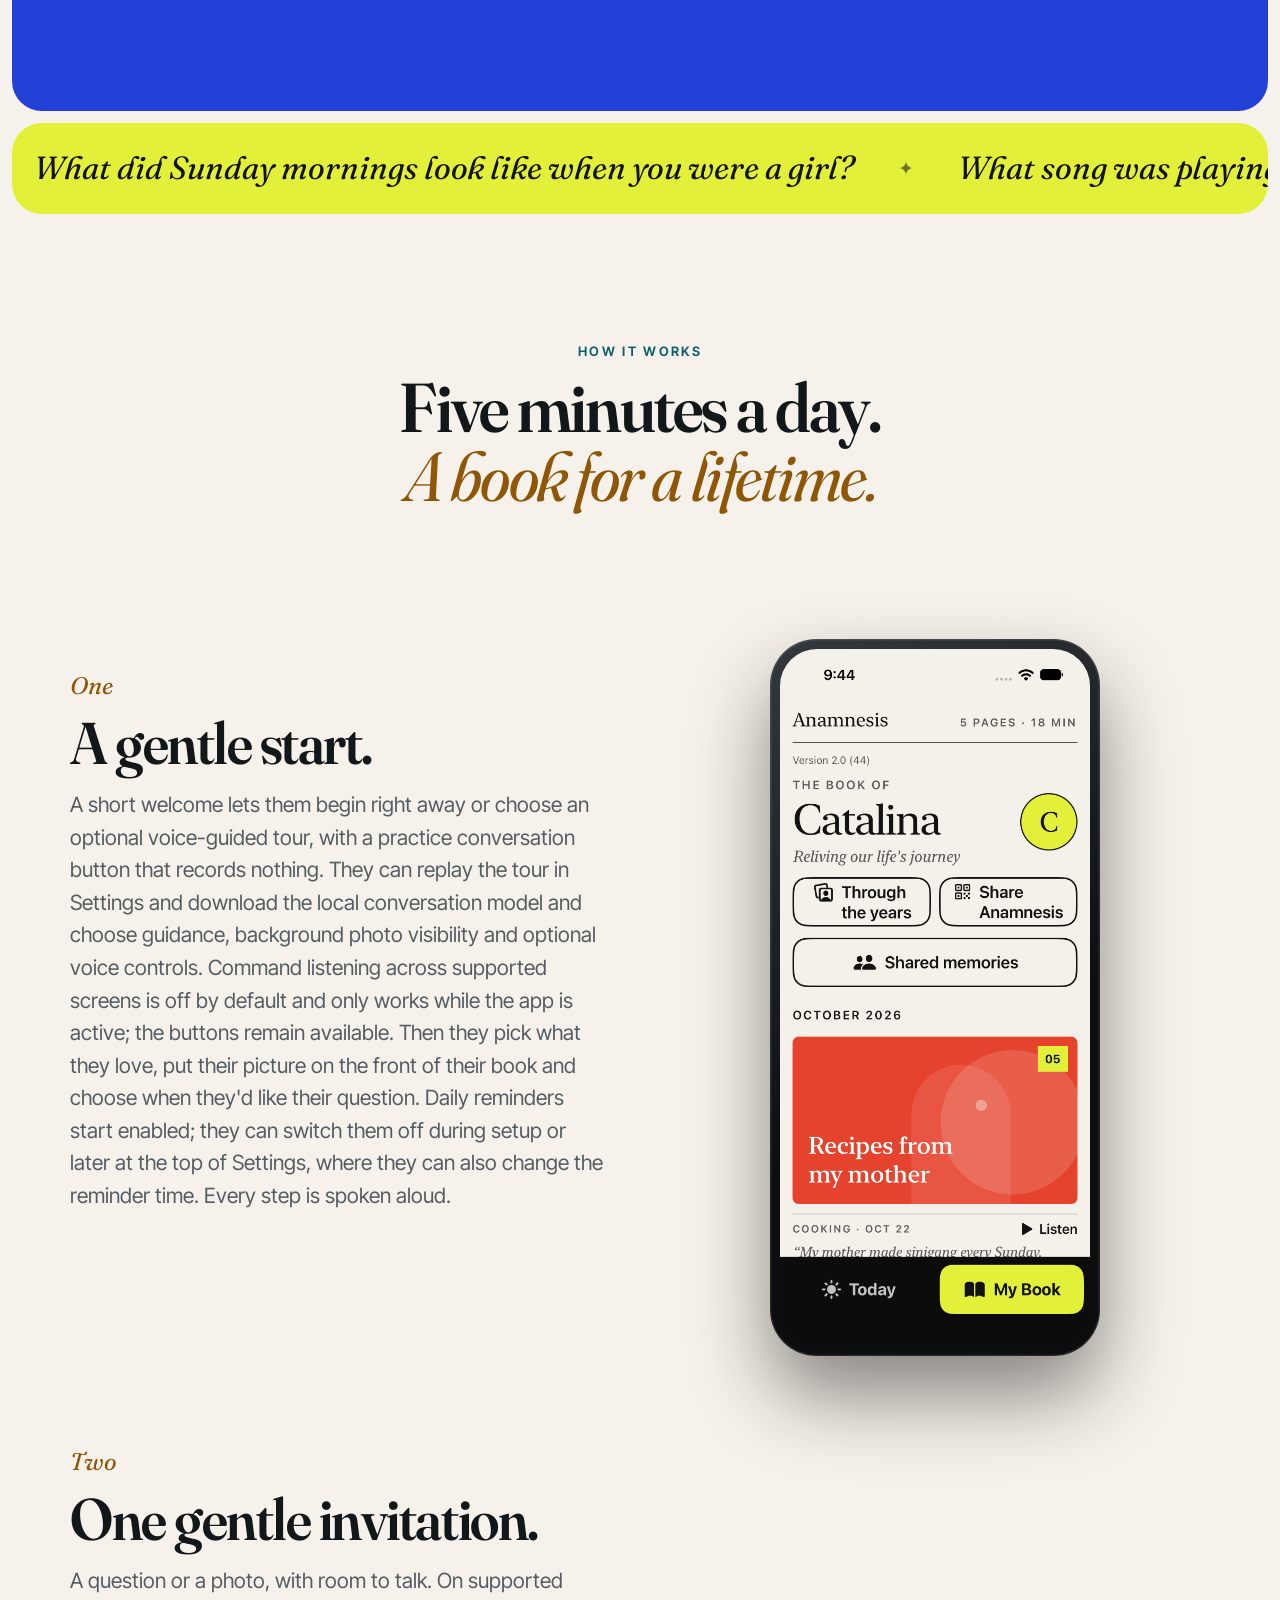
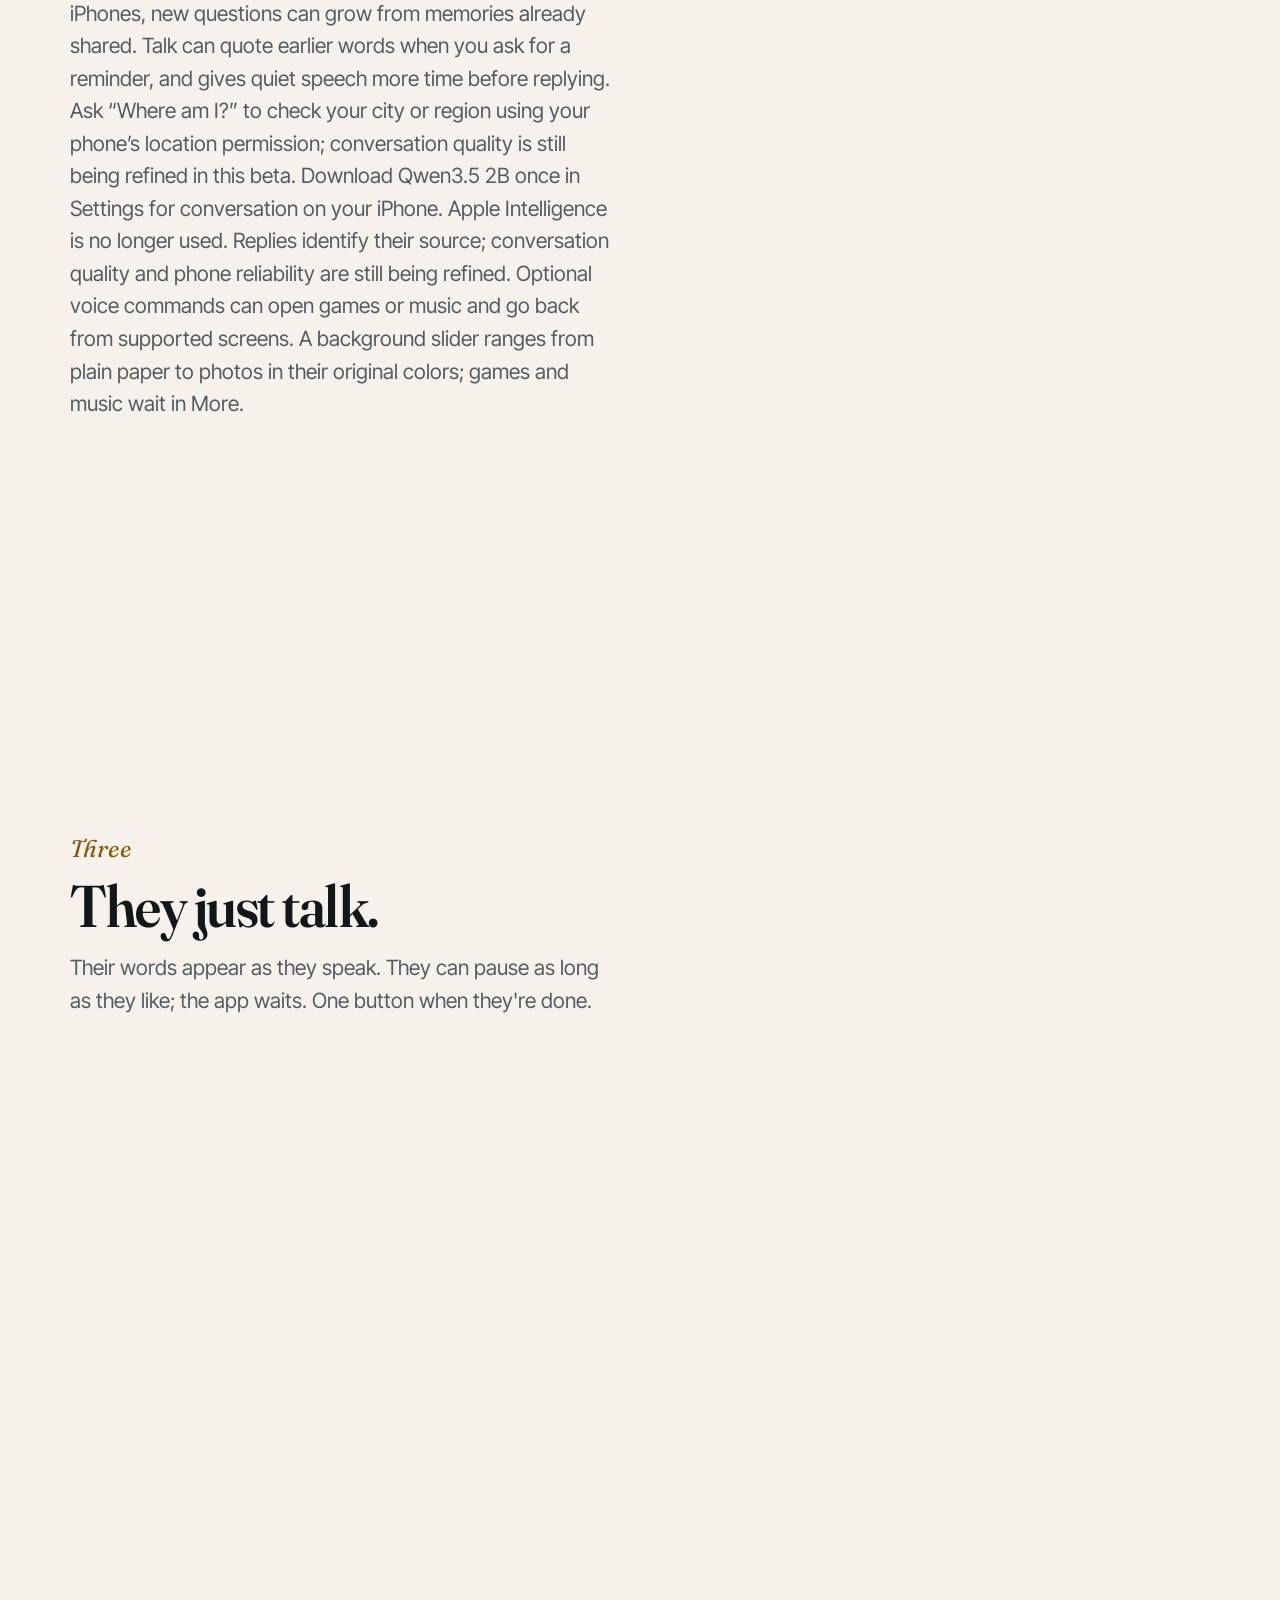
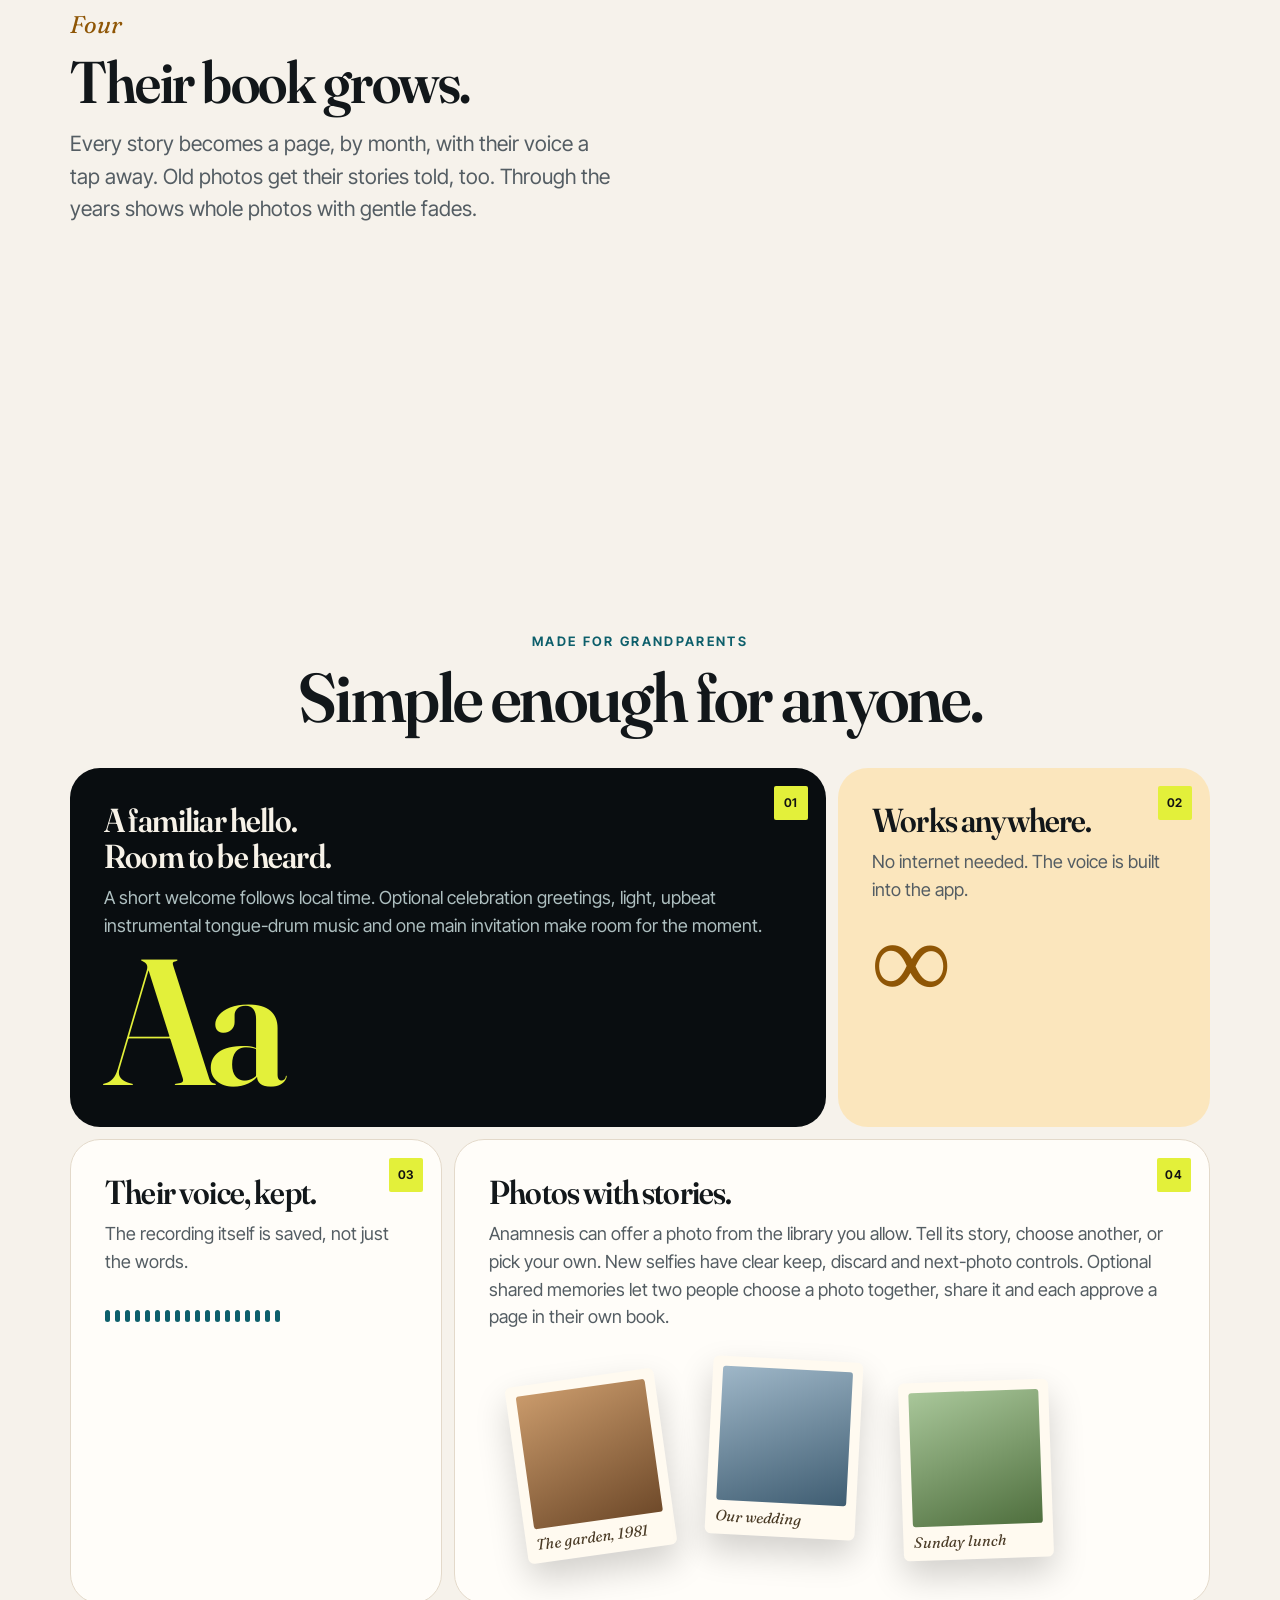
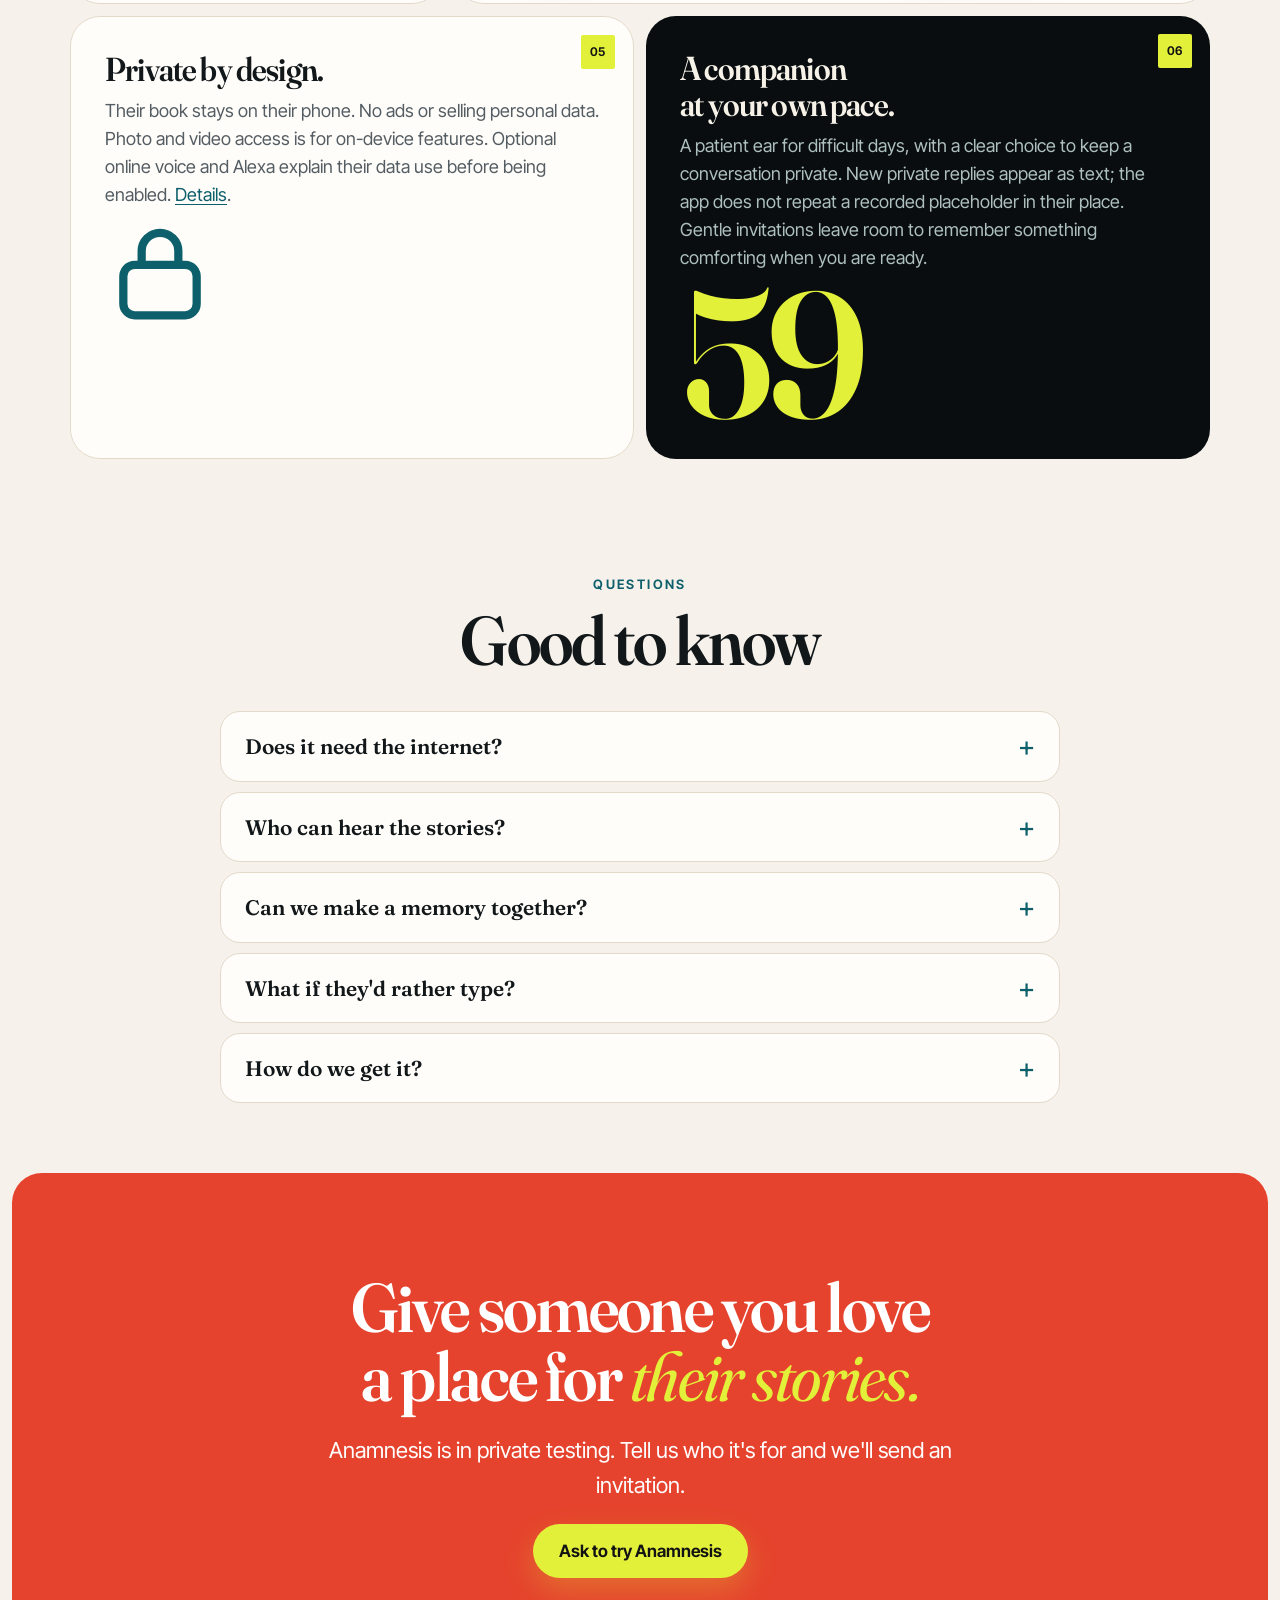
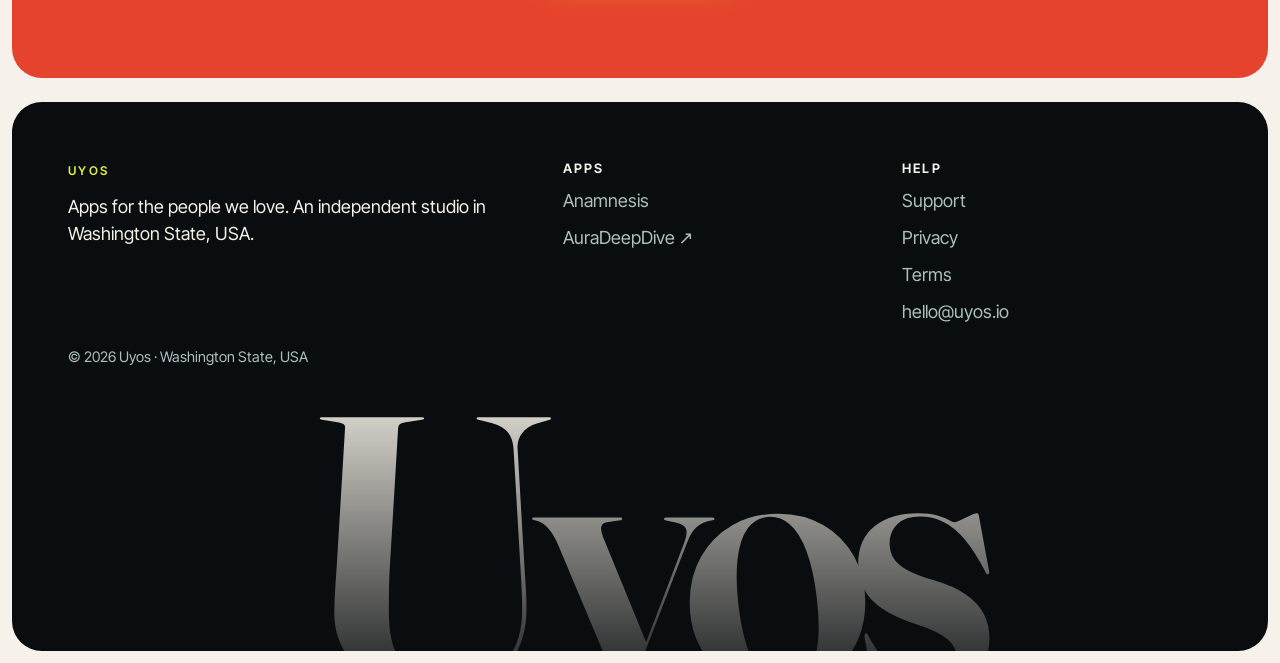
==== commit 6359e93b: "Describe Qwen-only beta and user-controlled photo background" ====
--- a/anamnesis.html
+++ b/anamnesis.html
@@ -45,7 +45,7 @@
 <div class="wrap" id="how">
   <div class="sec-title reveal"><p class="eyebrow">How it works</p><h2>Five minutes a day.<br><em style="color:var(--gold-ink)">A book for a lifetime.</em></h2></div>
   <div class="story">
-    <div class="steps"><div data-step="0"><span class="num">One</span><h3>A gentle start.</h3><p>A short welcome lets them begin right away or choose an optional voice-guided tour, with a practice conversation button that records nothing. They can replay the tour in Settings and choose their conversation model, guidance and optional voice controls. Command listening on Today is off by default and only works while the app is active; the buttons remain available. Then they pick what they love, put their picture on the front of their book and choose when they'd like their question. Daily reminders start enabled; they can switch them off during setup or later at the top of Settings, where they can also change the reminder time. Every step is spoken aloud.</p><div class="device inline"><img src="img/anamnesis-onboard.jpg" alt="Welcome screen" loading="lazy"></div></div><div data-step="1"><span class="num">Two</span><h3>One gentle invitation.</h3><p>A question or a photo, with room to talk. On supported iPhones, new questions can grow from memories already shared. Talk can quote earlier words when you ask for a reminder, and gives quiet speech more time before replying. Ask “Where am I?” to check your city or region using your phone’s location permission; conversation quality is still being refined in this beta. Choose the conversation model in Settings: Apple Intelligence or a Qwen3.5 model downloaded once for use on your iPhone. Replies identify the chosen model and time taken; these beta choices can still miss the point. Choose another whenever you like; games and music wait in More.</p><div class="device inline"><img src="img/anamnesis-today-44.png" alt="Today's question" loading="lazy"></div></div><div data-step="2"><span class="num">Three</span><h3>They just talk.</h3><p>Their words appear as they speak. They can pause as long as they like; the app waits. One button when they're done.</p><div class="device inline"><img src="img/anamnesis-record-44.png" alt="Recording a story" loading="lazy"></div></div><div data-step="3"><span class="num">Four</span><h3>Their book grows.</h3><p>Every story becomes a page, by month, with their voice a tap away. Old photos get their stories told, too. Through the years shows whole photos with gentle fades.</p><div class="device inline"><img src="img/anamnesis-book-44.png" alt="A book of their stories" loading="lazy"></div></div></div>
+    <div class="steps"><div data-step="0"><span class="num">One</span><h3>A gentle start.</h3><p>A short welcome lets them begin right away or choose an optional voice-guided tour, with a practice conversation button that records nothing. They can replay the tour in Settings and download the local conversation model and choose guidance, background photo visibility and optional voice controls. Command listening across supported screens is off by default and only works while the app is active; the buttons remain available. Then they pick what they love, put their picture on the front of their book and choose when they'd like their question. Daily reminders start enabled; they can switch them off during setup or later at the top of Settings, where they can also change the reminder time. Every step is spoken aloud.</p><div class="device inline"><img src="img/anamnesis-onboard.jpg" alt="Welcome screen" loading="lazy"></div></div><div data-step="1"><span class="num">Two</span><h3>One gentle invitation.</h3><p>A question or a photo, with room to talk. On supported iPhones, new questions can grow from memories already shared. Talk can quote earlier words when you ask for a reminder, and gives quiet speech more time before replying. Ask “Where am I?” to check your city or region using your phone’s location permission; conversation quality is still being refined in this beta. Download Qwen3.5 2B once in Settings for conversation on your iPhone. Apple Intelligence is no longer used. Replies identify their source; conversation quality and phone reliability are still being refined. Optional voice commands can open games or music and go back from supported screens. A background slider ranges from plain paper to photos in their original colors; games and music wait in More.</p><div class="device inline"><img src="img/anamnesis-today-44.png" alt="Today's question" loading="lazy"></div></div><div data-step="2"><span class="num">Three</span><h3>They just talk.</h3><p>Their words appear as they speak. They can pause as long as they like; the app waits. One button when they're done.</p><div class="device inline"><img src="img/anamnesis-record-44.png" alt="Recording a story" loading="lazy"></div></div><div data-step="3"><span class="num">Four</span><h3>Their book grows.</h3><p>Every story becomes a page, by month, with their voice a tap away. Old photos get their stories told, too. Through the years shows whole photos with gentle fades.</p><div class="device inline"><img src="img/anamnesis-book-44.png" alt="A book of their stories" loading="lazy"></div></div></div>
     <div class="pin"><div class="device"><img src="img/anamnesis-onboard.jpg" alt="Welcome screen" class="on"><img src="img/anamnesis-today-44.png" alt="Today's question"><img src="img/anamnesis-record-44.png" alt="Recording a story"><img src="img/anamnesis-book-44.png" alt="A book of their stories"></div></div>
   </div>
 </div>
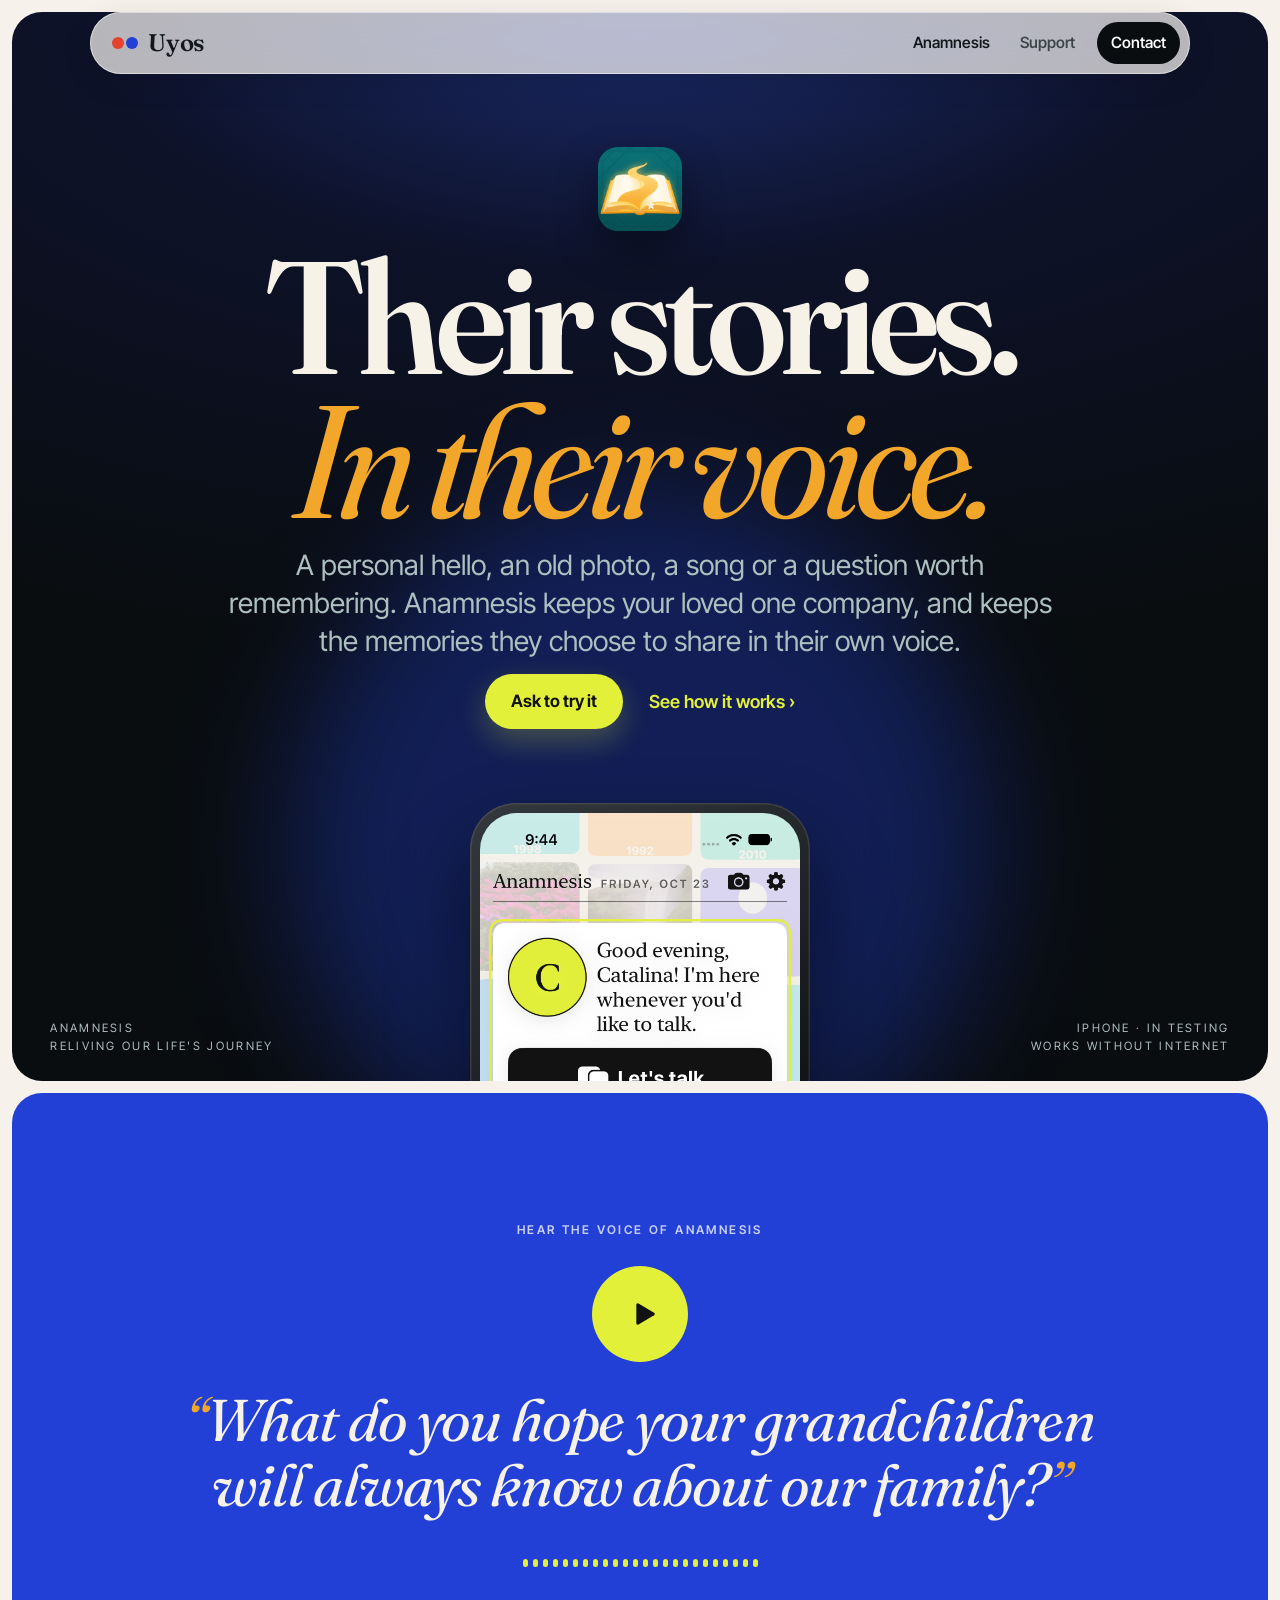
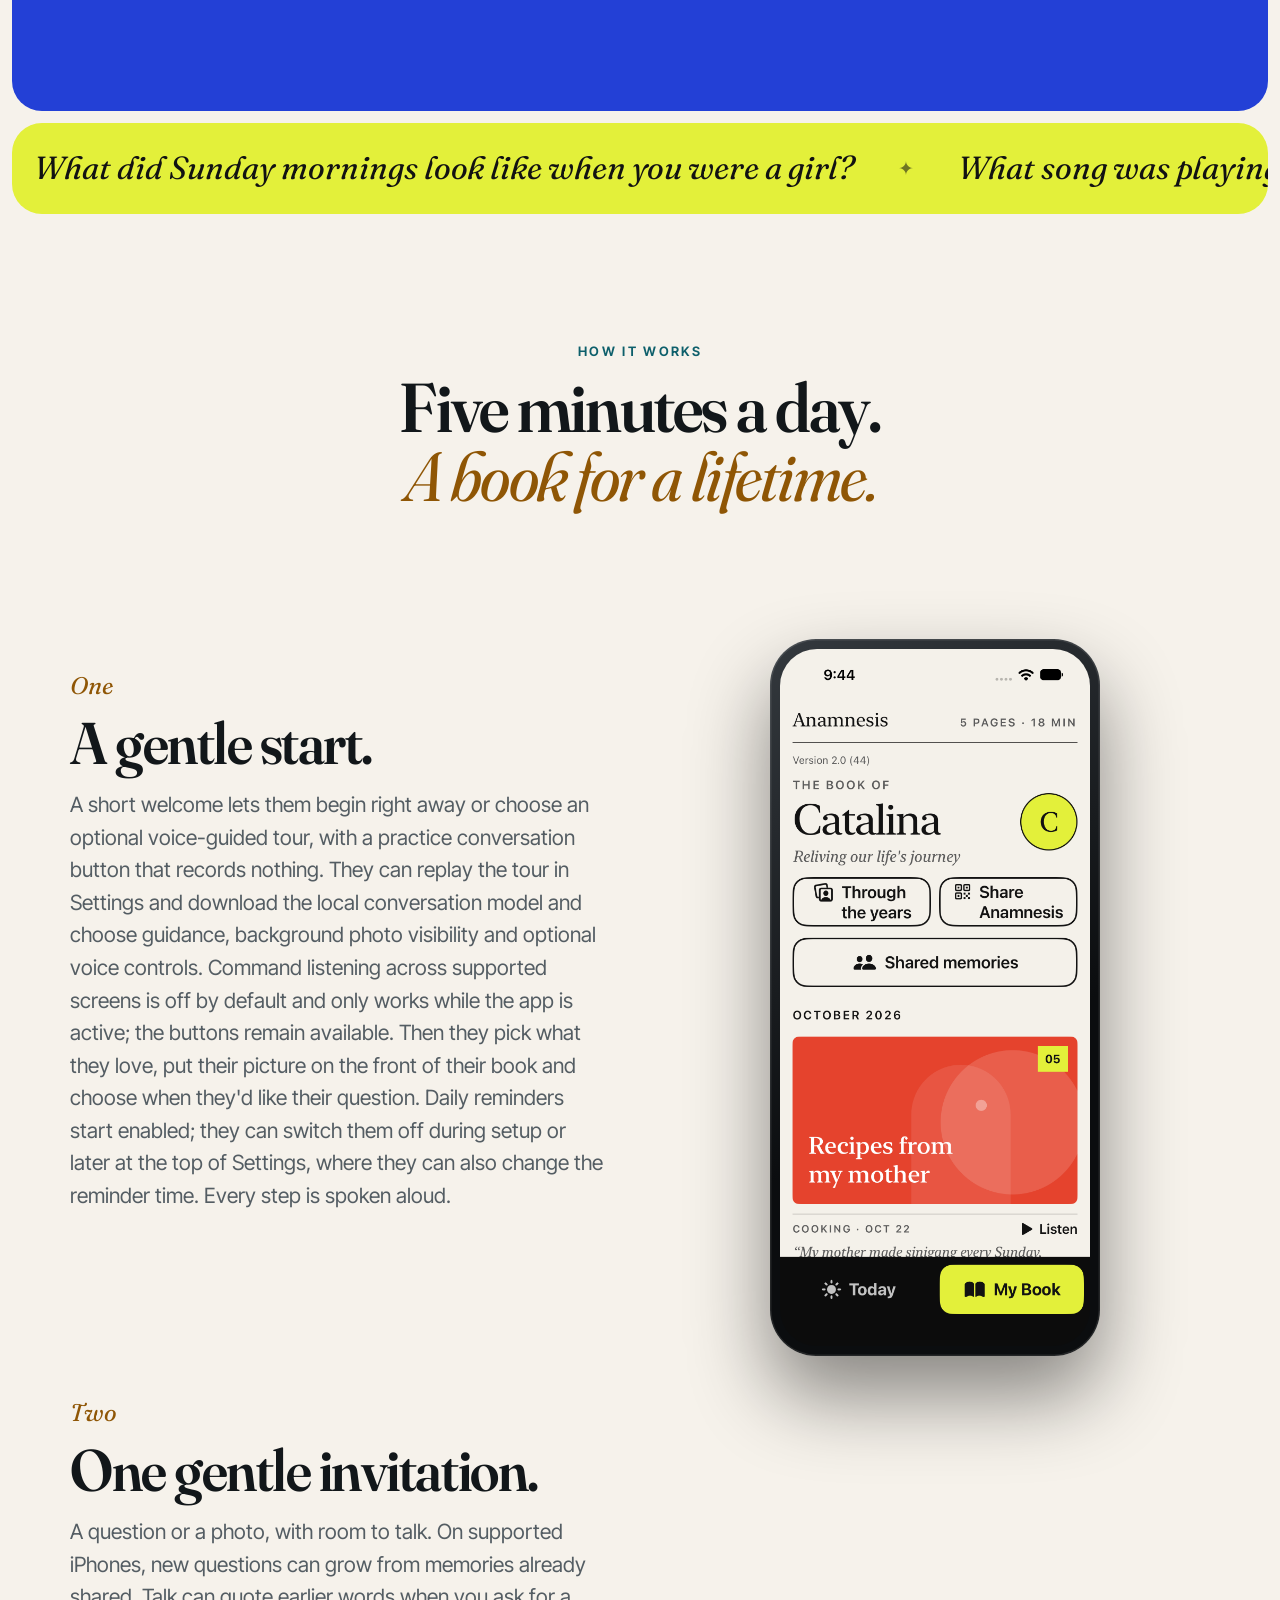
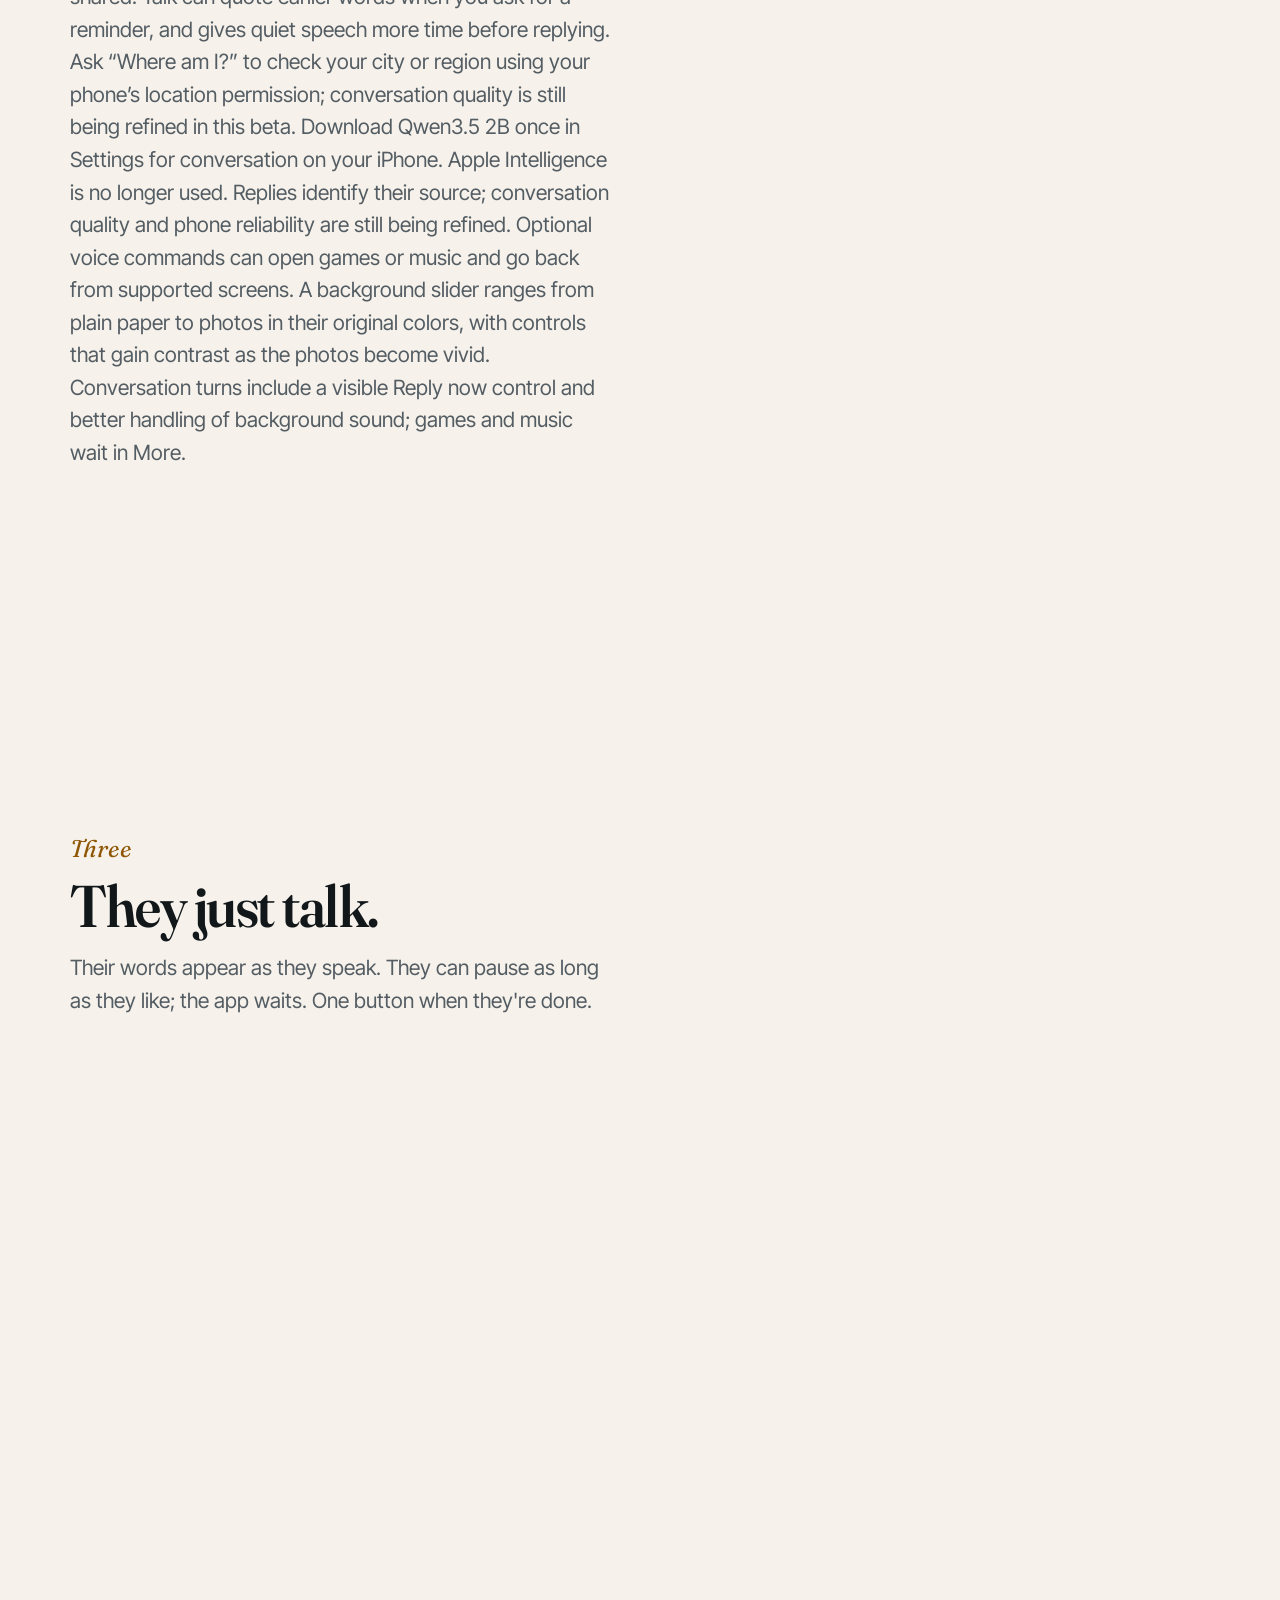
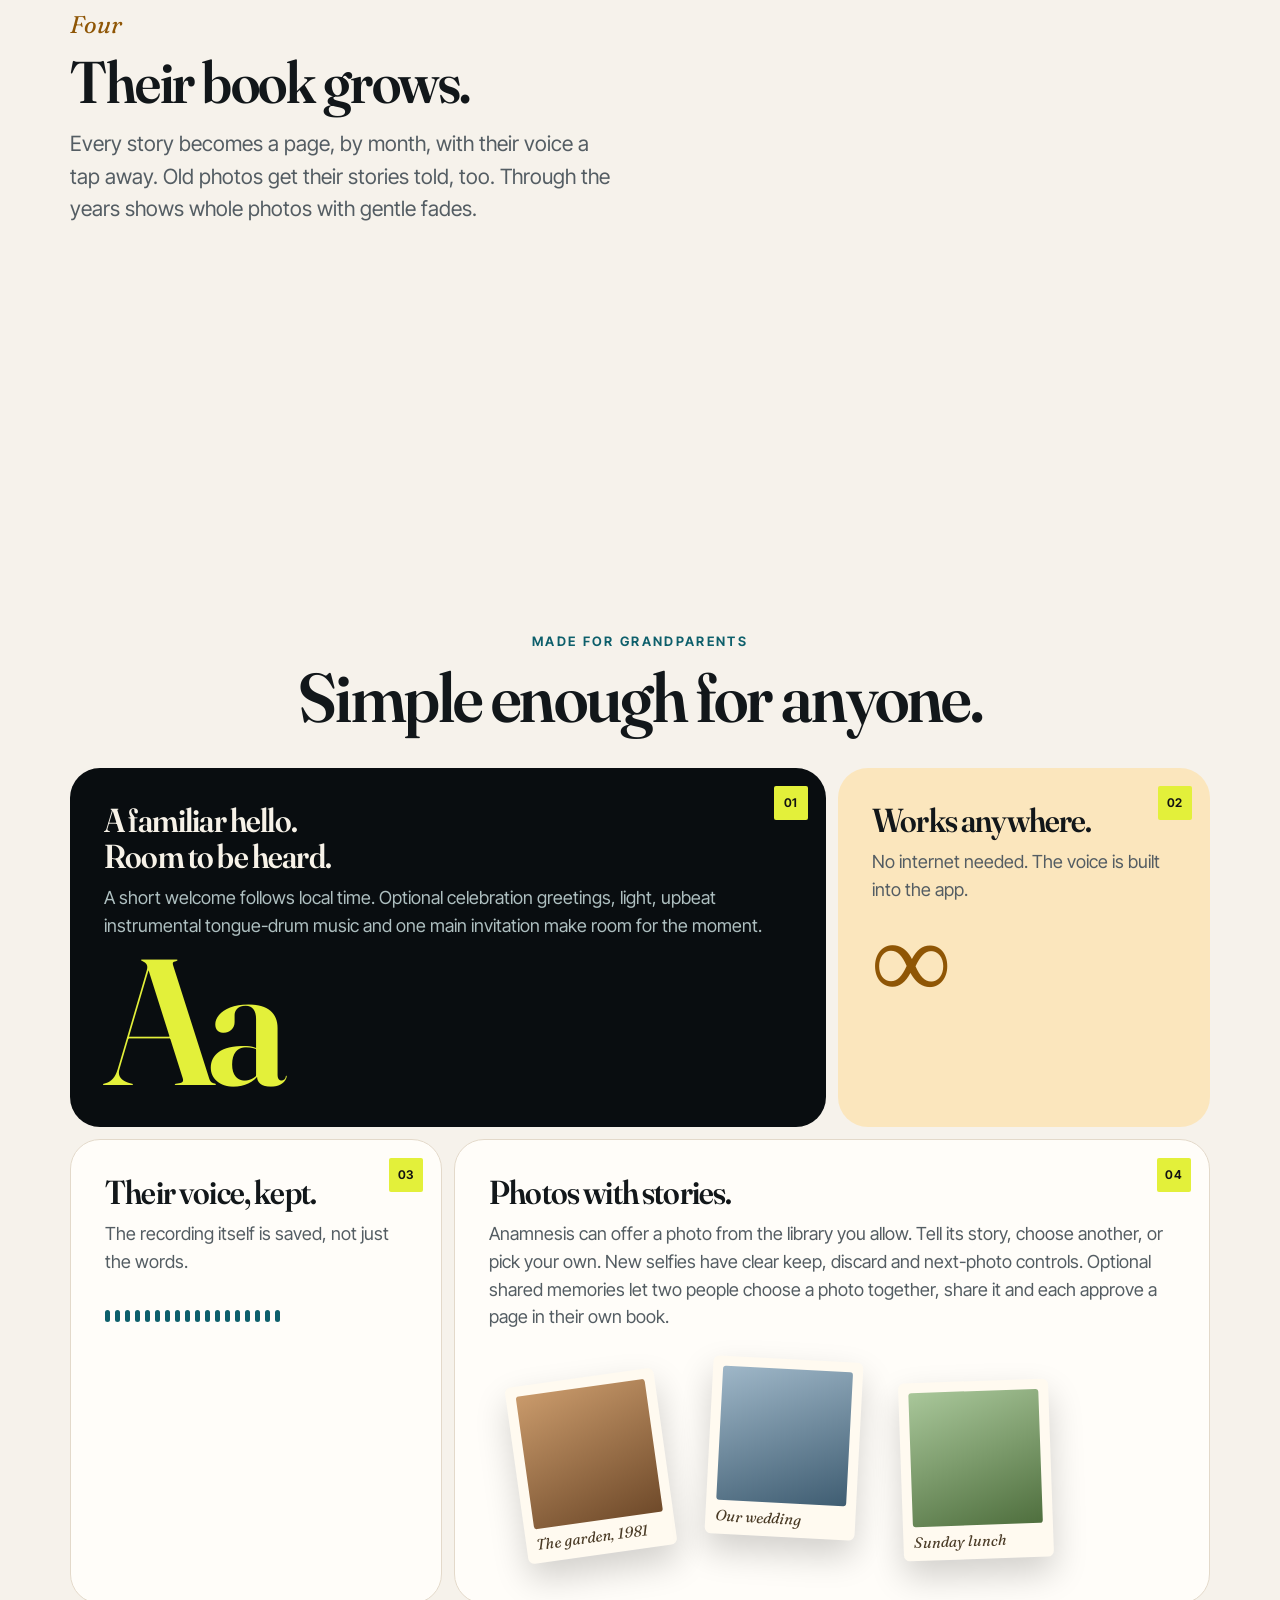
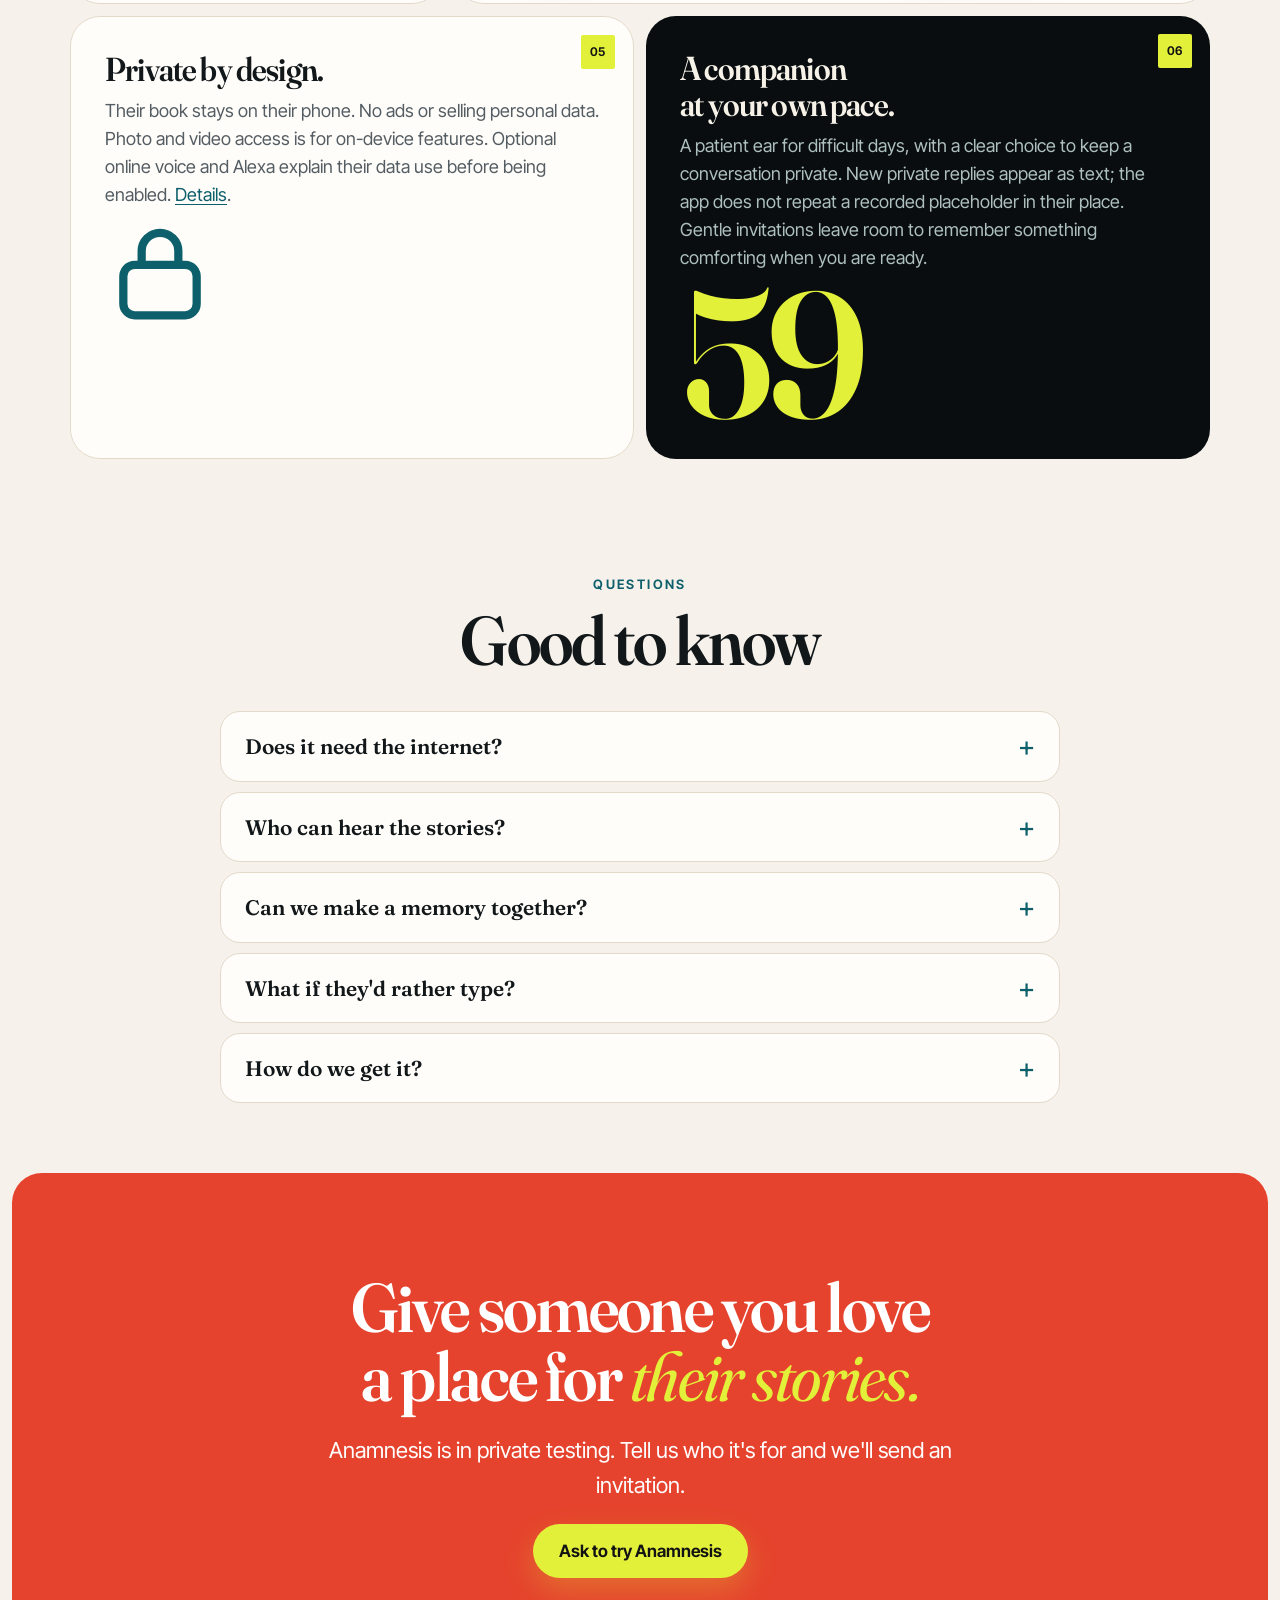
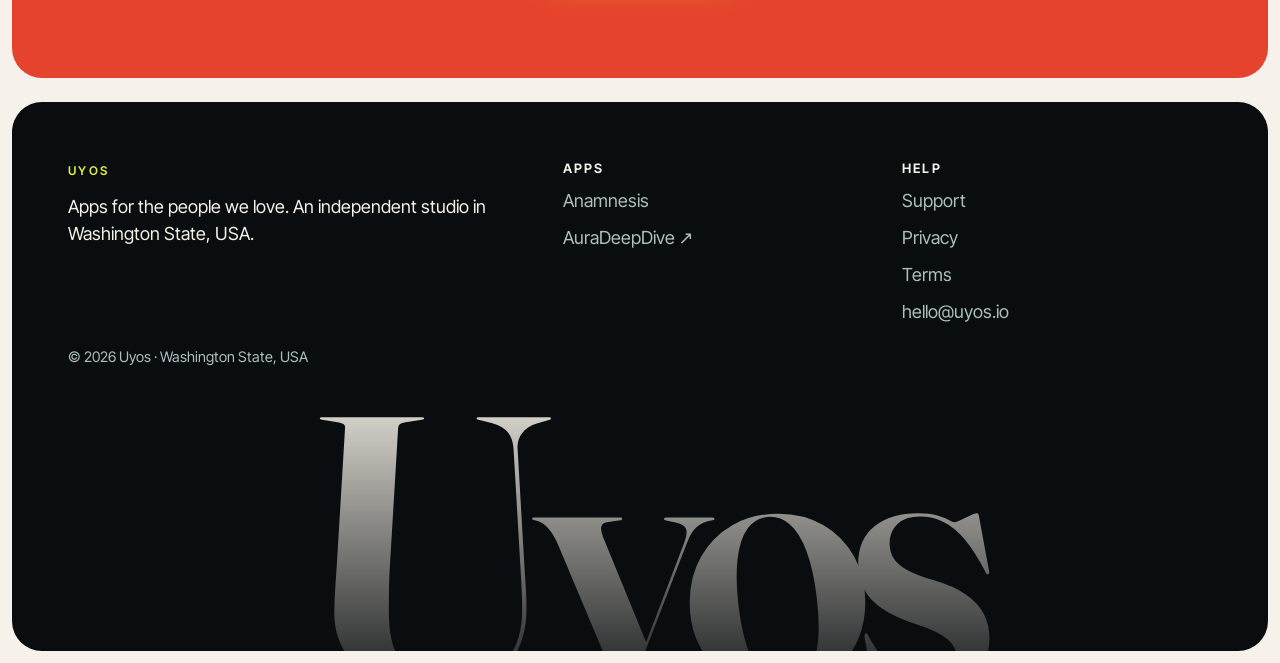
==== commit 2eb5ab0a: "Describe reliable turn controls and adaptive photo contrast" ====
--- a/anamnesis.html
+++ b/anamnesis.html
@@ -45,7 +45,7 @@
 <div class="wrap" id="how">
   <div class="sec-title reveal"><p class="eyebrow">How it works</p><h2>Five minutes a day.<br><em style="color:var(--gold-ink)">A book for a lifetime.</em></h2></div>
   <div class="story">
-    <div class="steps"><div data-step="0"><span class="num">One</span><h3>A gentle start.</h3><p>A short welcome lets them begin right away or choose an optional voice-guided tour, with a practice conversation button that records nothing. They can replay the tour in Settings and download the local conversation model and choose guidance, background photo visibility and optional voice controls. Command listening across supported screens is off by default and only works while the app is active; the buttons remain available. Then they pick what they love, put their picture on the front of their book and choose when they'd like their question. Daily reminders start enabled; they can switch them off during setup or later at the top of Settings, where they can also change the reminder time. Every step is spoken aloud.</p><div class="device inline"><img src="img/anamnesis-onboard.jpg" alt="Welcome screen" loading="lazy"></div></div><div data-step="1"><span class="num">Two</span><h3>One gentle invitation.</h3><p>A question or a photo, with room to talk. On supported iPhones, new questions can grow from memories already shared. Talk can quote earlier words when you ask for a reminder, and gives quiet speech more time before replying. Ask “Where am I?” to check your city or region using your phone’s location permission; conversation quality is still being refined in this beta. Download Qwen3.5 2B once in Settings for conversation on your iPhone. Apple Intelligence is no longer used. Replies identify their source; conversation quality and phone reliability are still being refined. Optional voice commands can open games or music and go back from supported screens. A background slider ranges from plain paper to photos in their original colors; games and music wait in More.</p><div class="device inline"><img src="img/anamnesis-today-44.png" alt="Today's question" loading="lazy"></div></div><div data-step="2"><span class="num">Three</span><h3>They just talk.</h3><p>Their words appear as they speak. They can pause as long as they like; the app waits. One button when they're done.</p><div class="device inline"><img src="img/anamnesis-record-44.png" alt="Recording a story" loading="lazy"></div></div><div data-step="3"><span class="num">Four</span><h3>Their book grows.</h3><p>Every story becomes a page, by month, with their voice a tap away. Old photos get their stories told, too. Through the years shows whole photos with gentle fades.</p><div class="device inline"><img src="img/anamnesis-book-44.png" alt="A book of their stories" loading="lazy"></div></div></div>
+    <div class="steps"><div data-step="0"><span class="num">One</span><h3>A gentle start.</h3><p>A short welcome lets them begin right away or choose an optional voice-guided tour, with a practice conversation button that records nothing. They can replay the tour in Settings and download the local conversation model and choose guidance, background photo visibility and optional voice controls. Command listening across supported screens is off by default and only works while the app is active; the buttons remain available. Then they pick what they love, put their picture on the front of their book and choose when they'd like their question. Daily reminders start enabled; they can switch them off during setup or later at the top of Settings, where they can also change the reminder time. Every step is spoken aloud.</p><div class="device inline"><img src="img/anamnesis-onboard.jpg" alt="Welcome screen" loading="lazy"></div></div><div data-step="1"><span class="num">Two</span><h3>One gentle invitation.</h3><p>A question or a photo, with room to talk. On supported iPhones, new questions can grow from memories already shared. Talk can quote earlier words when you ask for a reminder, and gives quiet speech more time before replying. Ask “Where am I?” to check your city or region using your phone’s location permission; conversation quality is still being refined in this beta. Download Qwen3.5 2B once in Settings for conversation on your iPhone. Apple Intelligence is no longer used. Replies identify their source; conversation quality and phone reliability are still being refined. Optional voice commands can open games or music and go back from supported screens. A background slider ranges from plain paper to photos in their original colors, with controls that gain contrast as the photos become vivid. Conversation turns include a visible Reply now control and better handling of background sound; games and music wait in More.</p><div class="device inline"><img src="img/anamnesis-today-44.png" alt="Today's question" loading="lazy"></div></div><div data-step="2"><span class="num">Three</span><h3>They just talk.</h3><p>Their words appear as they speak. They can pause as long as they like; the app waits. One button when they're done.</p><div class="device inline"><img src="img/anamnesis-record-44.png" alt="Recording a story" loading="lazy"></div></div><div data-step="3"><span class="num">Four</span><h3>Their book grows.</h3><p>Every story becomes a page, by month, with their voice a tap away. Old photos get their stories told, too. Through the years shows whole photos with gentle fades.</p><div class="device inline"><img src="img/anamnesis-book-44.png" alt="A book of their stories" loading="lazy"></div></div></div>
     <div class="pin"><div class="device"><img src="img/anamnesis-onboard.jpg" alt="Welcome screen" class="on"><img src="img/anamnesis-today-44.png" alt="Today's question"><img src="img/anamnesis-record-44.png" alt="Recording a story"><img src="img/anamnesis-book-44.png" alt="A book of their stories"></div></div>
   </div>
 </div>
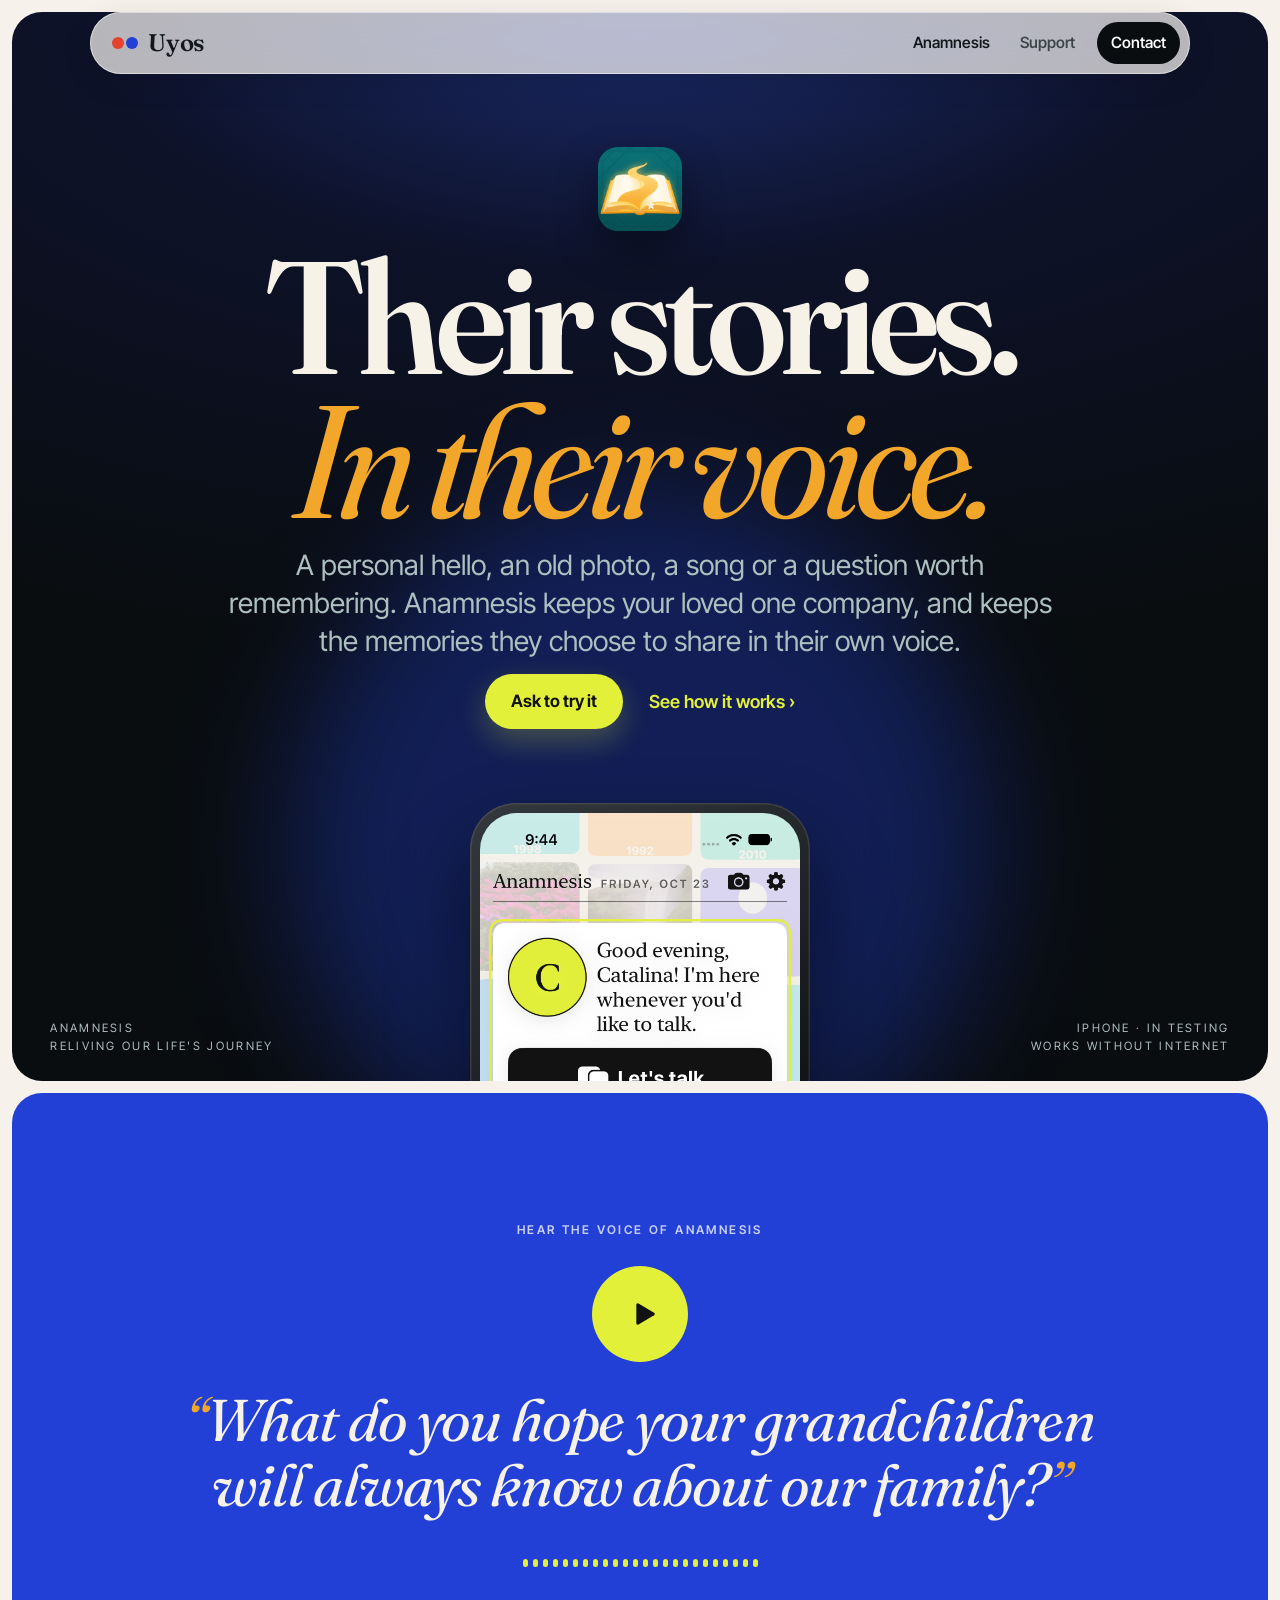
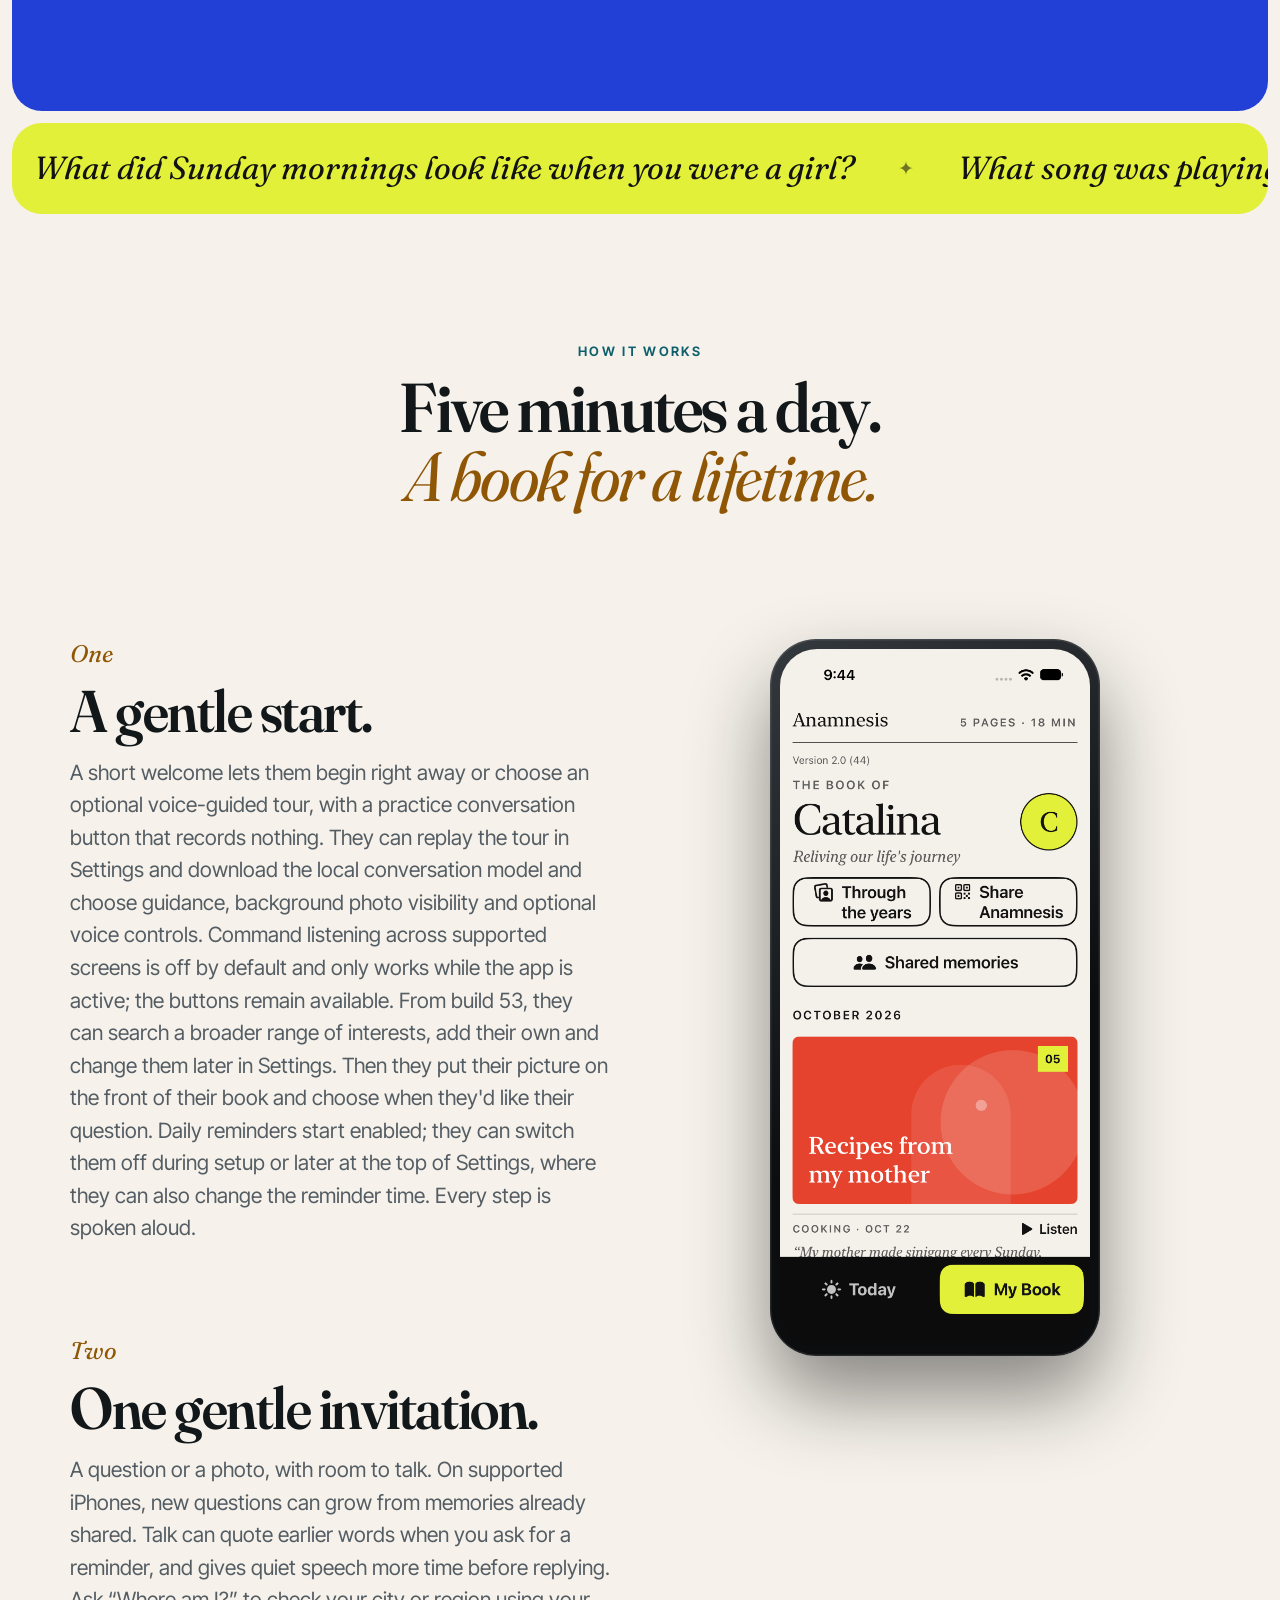
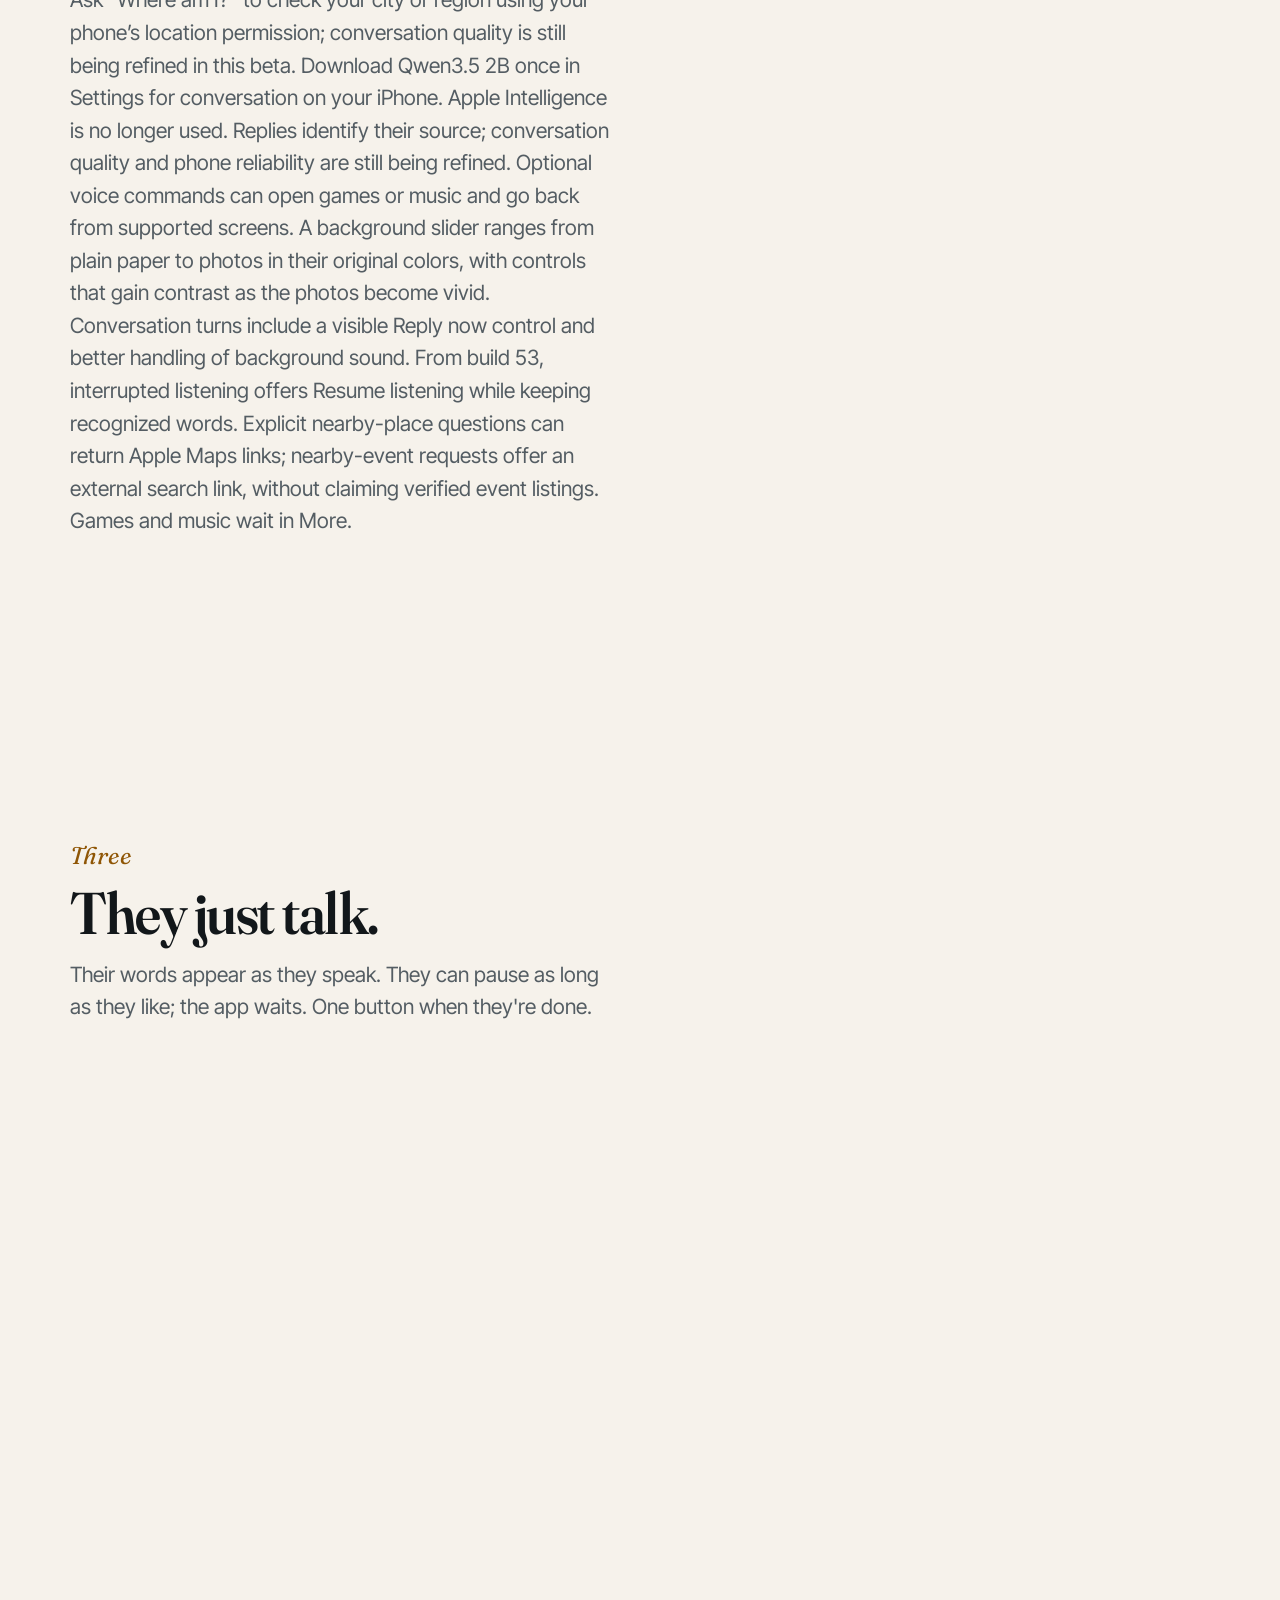
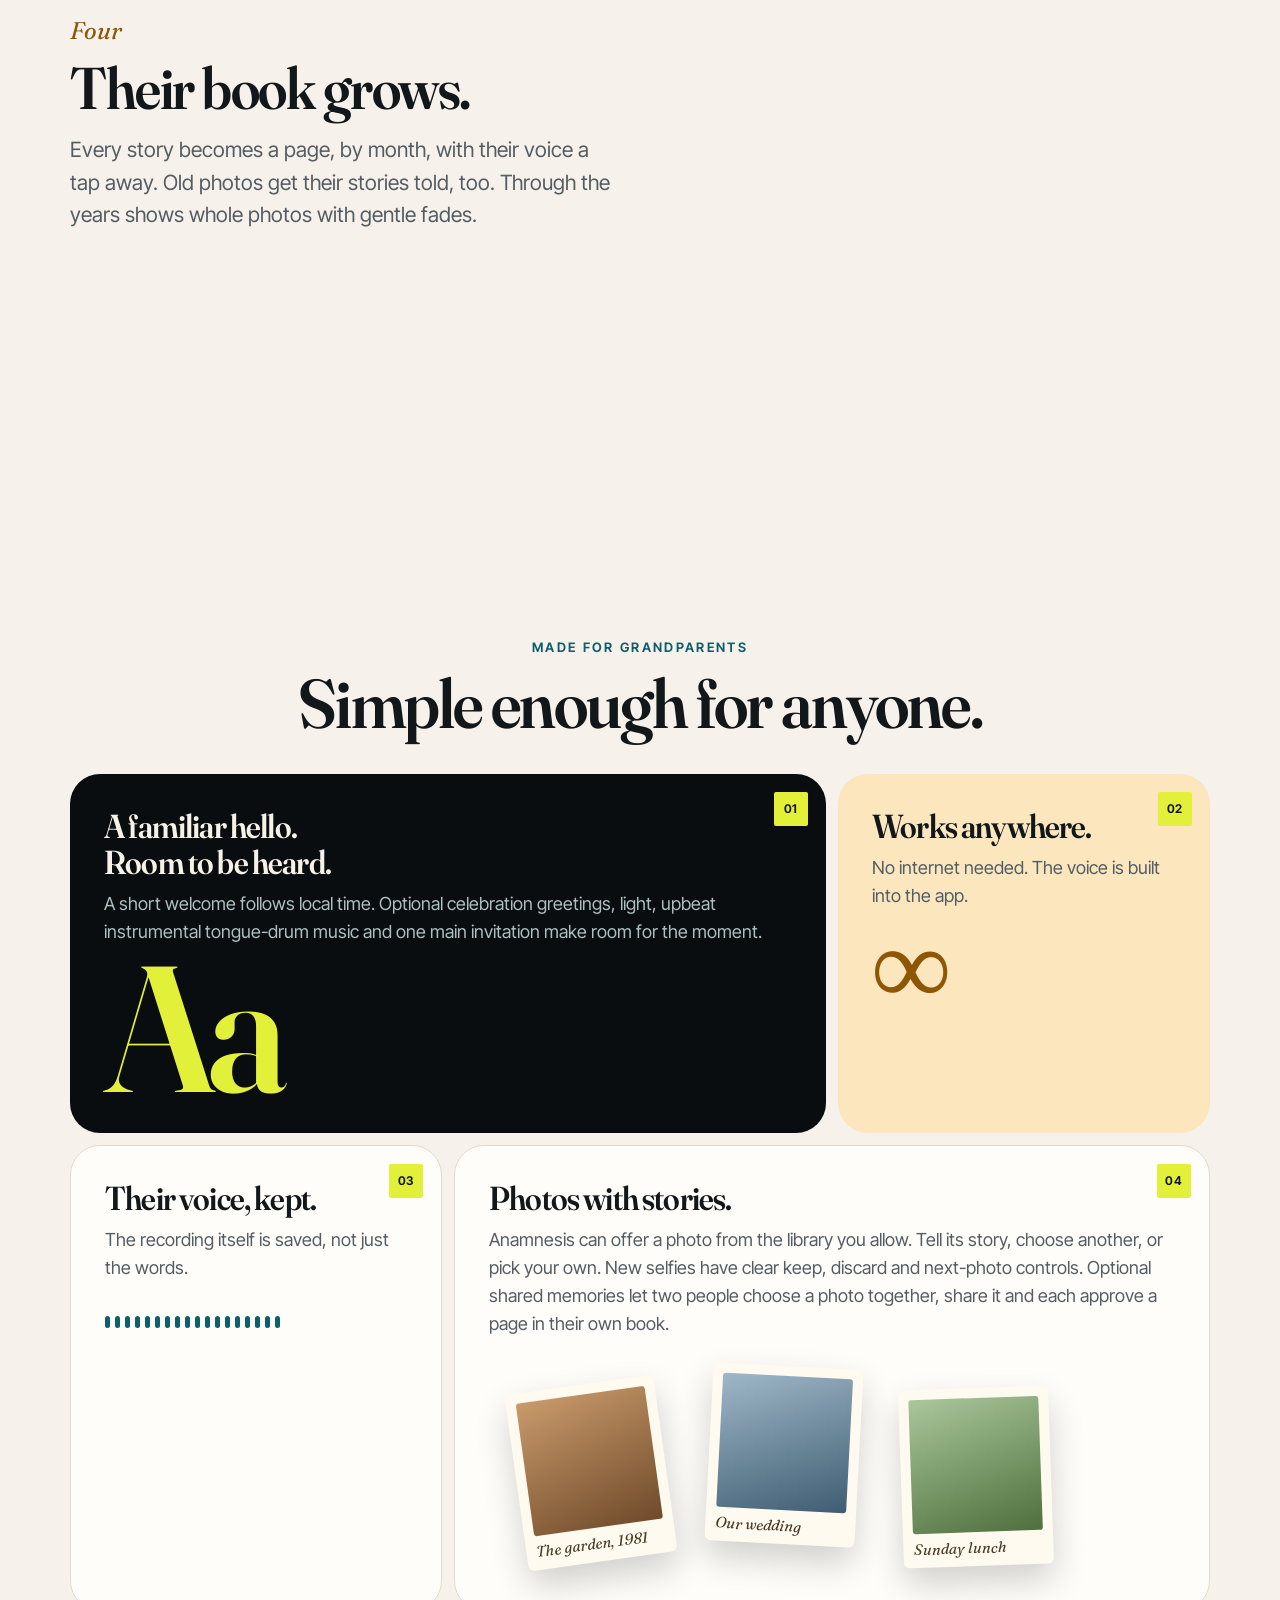
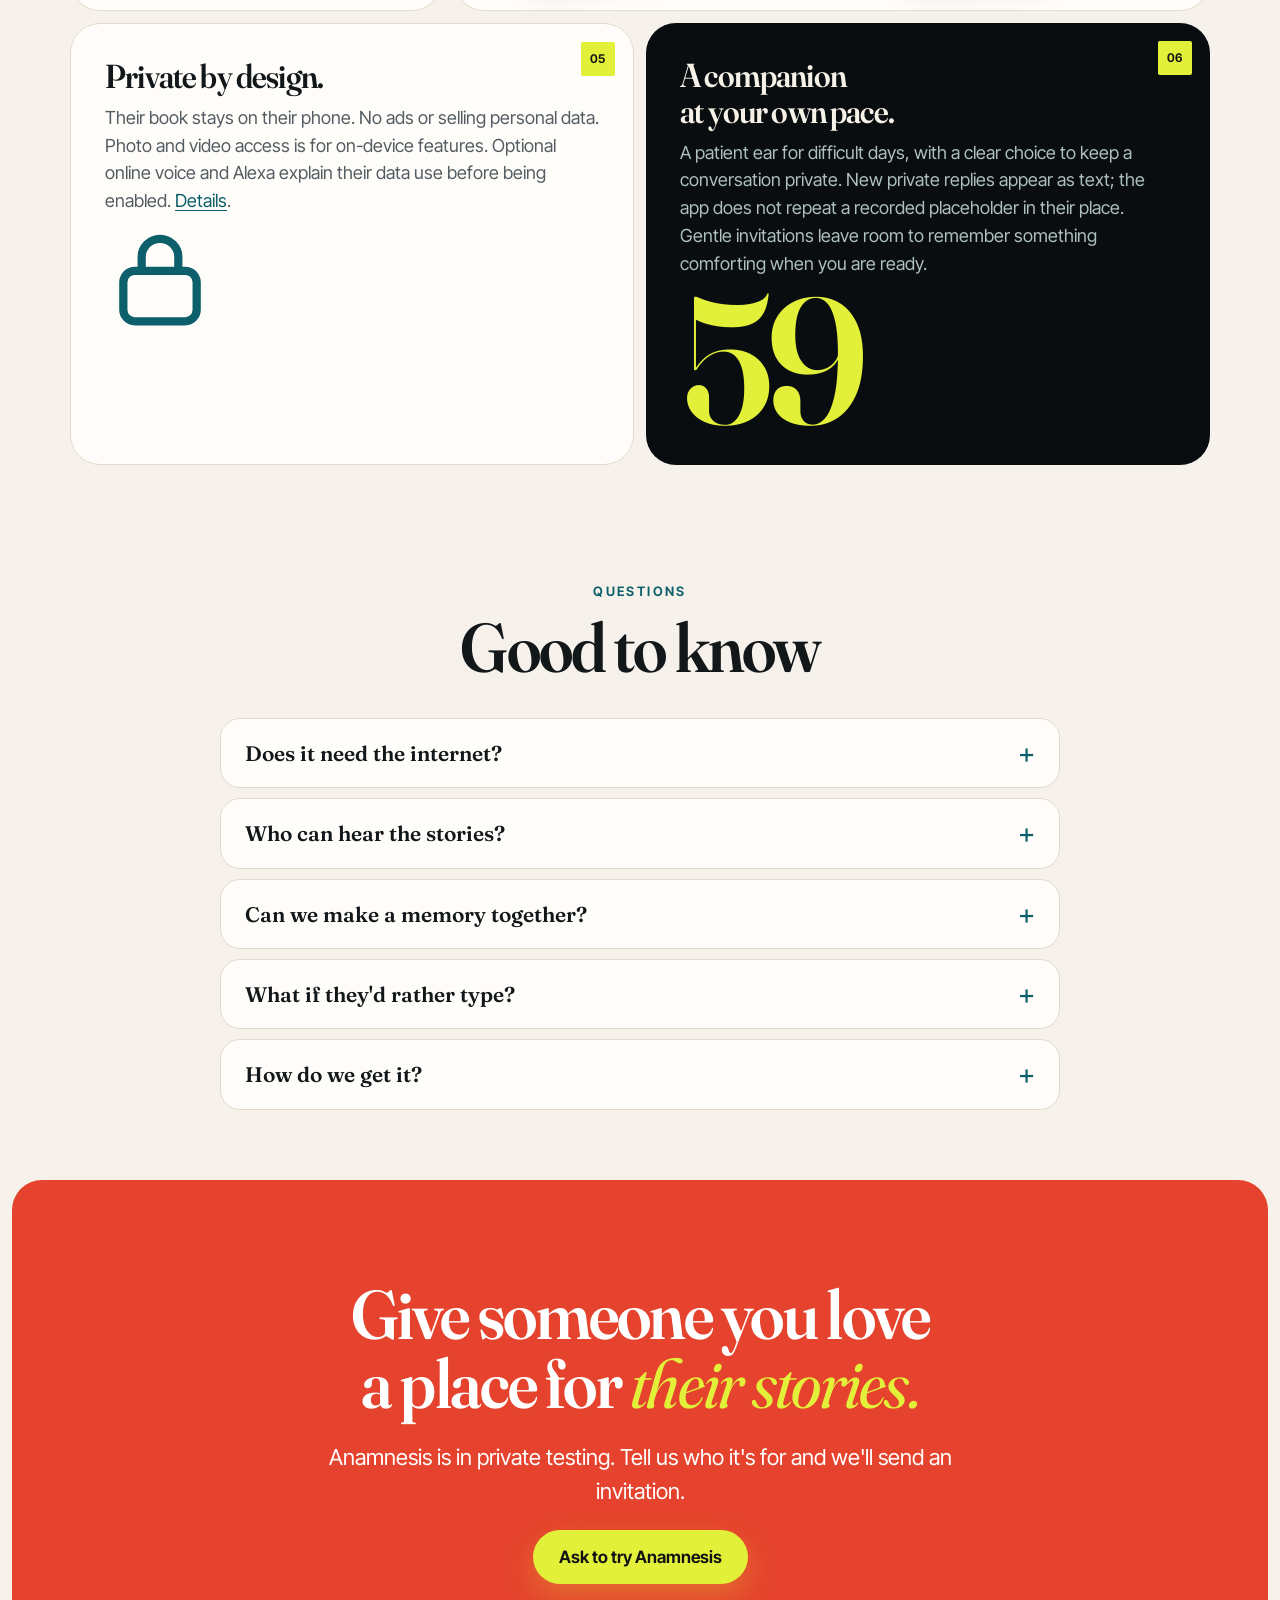
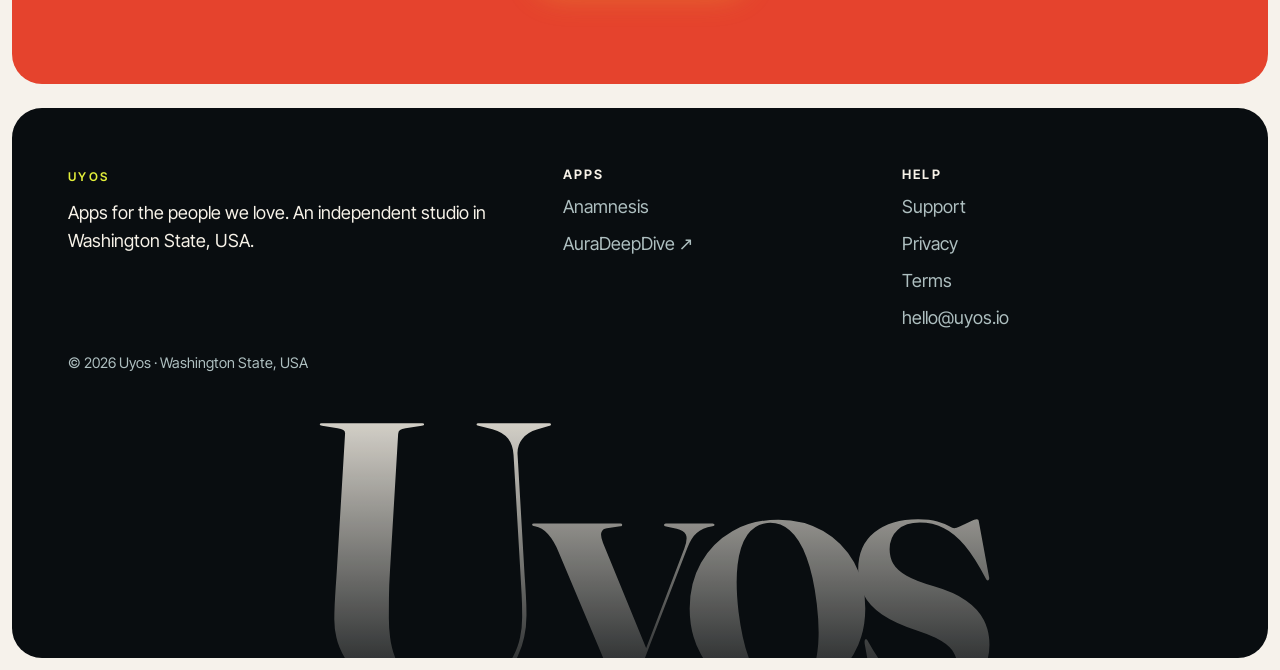
==== commit 1726d439: "Describe custom interests and explicit nearby search privacy" ====
--- a/anamnesis.html
+++ b/anamnesis.html
@@ -45,7 +45,7 @@
 <div class="wrap" id="how">
   <div class="sec-title reveal"><p class="eyebrow">How it works</p><h2>Five minutes a day.<br><em style="color:var(--gold-ink)">A book for a lifetime.</em></h2></div>
   <div class="story">
-    <div class="steps"><div data-step="0"><span class="num">One</span><h3>A gentle start.</h3><p>A short welcome lets them begin right away or choose an optional voice-guided tour, with a practice conversation button that records nothing. They can replay the tour in Settings and download the local conversation model and choose guidance, background photo visibility and optional voice controls. Command listening across supported screens is off by default and only works while the app is active; the buttons remain available. Then they pick what they love, put their picture on the front of their book and choose when they'd like their question. Daily reminders start enabled; they can switch them off during setup or later at the top of Settings, where they can also change the reminder time. Every step is spoken aloud.</p><div class="device inline"><img src="img/anamnesis-onboard.jpg" alt="Welcome screen" loading="lazy"></div></div><div data-step="1"><span class="num">Two</span><h3>One gentle invitation.</h3><p>A question or a photo, with room to talk. On supported iPhones, new questions can grow from memories already shared. Talk can quote earlier words when you ask for a reminder, and gives quiet speech more time before replying. Ask “Where am I?” to check your city or region using your phone’s location permission; conversation quality is still being refined in this beta. Download Qwen3.5 2B once in Settings for conversation on your iPhone. Apple Intelligence is no longer used. Replies identify their source; conversation quality and phone reliability are still being refined. Optional voice commands can open games or music and go back from supported screens. A background slider ranges from plain paper to photos in their original colors, with controls that gain contrast as the photos become vivid. Conversation turns include a visible Reply now control and better handling of background sound; games and music wait in More.</p><div class="device inline"><img src="img/anamnesis-today-44.png" alt="Today's question" loading="lazy"></div></div><div data-step="2"><span class="num">Three</span><h3>They just talk.</h3><p>Their words appear as they speak. They can pause as long as they like; the app waits. One button when they're done.</p><div class="device inline"><img src="img/anamnesis-record-44.png" alt="Recording a story" loading="lazy"></div></div><div data-step="3"><span class="num">Four</span><h3>Their book grows.</h3><p>Every story becomes a page, by month, with their voice a tap away. Old photos get their stories told, too. Through the years shows whole photos with gentle fades.</p><div class="device inline"><img src="img/anamnesis-book-44.png" alt="A book of their stories" loading="lazy"></div></div></div>
+    <div class="steps"><div data-step="0"><span class="num">One</span><h3>A gentle start.</h3><p>A short welcome lets them begin right away or choose an optional voice-guided tour, with a practice conversation button that records nothing. They can replay the tour in Settings and download the local conversation model and choose guidance, background photo visibility and optional voice controls. Command listening across supported screens is off by default and only works while the app is active; the buttons remain available. From build 53, they can search a broader range of interests, add their own and change them later in Settings. Then they put their picture on the front of their book and choose when they'd like their question. Daily reminders start enabled; they can switch them off during setup or later at the top of Settings, where they can also change the reminder time. Every step is spoken aloud.</p><div class="device inline"><img src="img/anamnesis-onboard.jpg" alt="Welcome screen" loading="lazy"></div></div><div data-step="1"><span class="num">Two</span><h3>One gentle invitation.</h3><p>A question or a photo, with room to talk. On supported iPhones, new questions can grow from memories already shared. Talk can quote earlier words when you ask for a reminder, and gives quiet speech more time before replying. Ask “Where am I?” to check your city or region using your phone’s location permission; conversation quality is still being refined in this beta. Download Qwen3.5 2B once in Settings for conversation on your iPhone. Apple Intelligence is no longer used. Replies identify their source; conversation quality and phone reliability are still being refined. Optional voice commands can open games or music and go back from supported screens. A background slider ranges from plain paper to photos in their original colors, with controls that gain contrast as the photos become vivid. Conversation turns include a visible Reply now control and better handling of background sound. From build 53, interrupted listening offers Resume listening while keeping recognized words. Explicit nearby-place questions can return Apple Maps links; nearby-event requests offer an external search link, without claiming verified event listings. Games and music wait in More.</p><div class="device inline"><img src="img/anamnesis-today-44.png" alt="Today's question" loading="lazy"></div></div><div data-step="2"><span class="num">Three</span><h3>They just talk.</h3><p>Their words appear as they speak. They can pause as long as they like; the app waits. One button when they're done.</p><div class="device inline"><img src="img/anamnesis-record-44.png" alt="Recording a story" loading="lazy"></div></div><div data-step="3"><span class="num">Four</span><h3>Their book grows.</h3><p>Every story becomes a page, by month, with their voice a tap away. Old photos get their stories told, too. Through the years shows whole photos with gentle fades.</p><div class="device inline"><img src="img/anamnesis-book-44.png" alt="A book of their stories" loading="lazy"></div></div></div>
     <div class="pin"><div class="device"><img src="img/anamnesis-onboard.jpg" alt="Welcome screen" class="on"><img src="img/anamnesis-today-44.png" alt="Today's question"><img src="img/anamnesis-record-44.png" alt="Recording a story"><img src="img/anamnesis-book-44.png" alt="A book of their stories"></div></div>
   </div>
 </div>
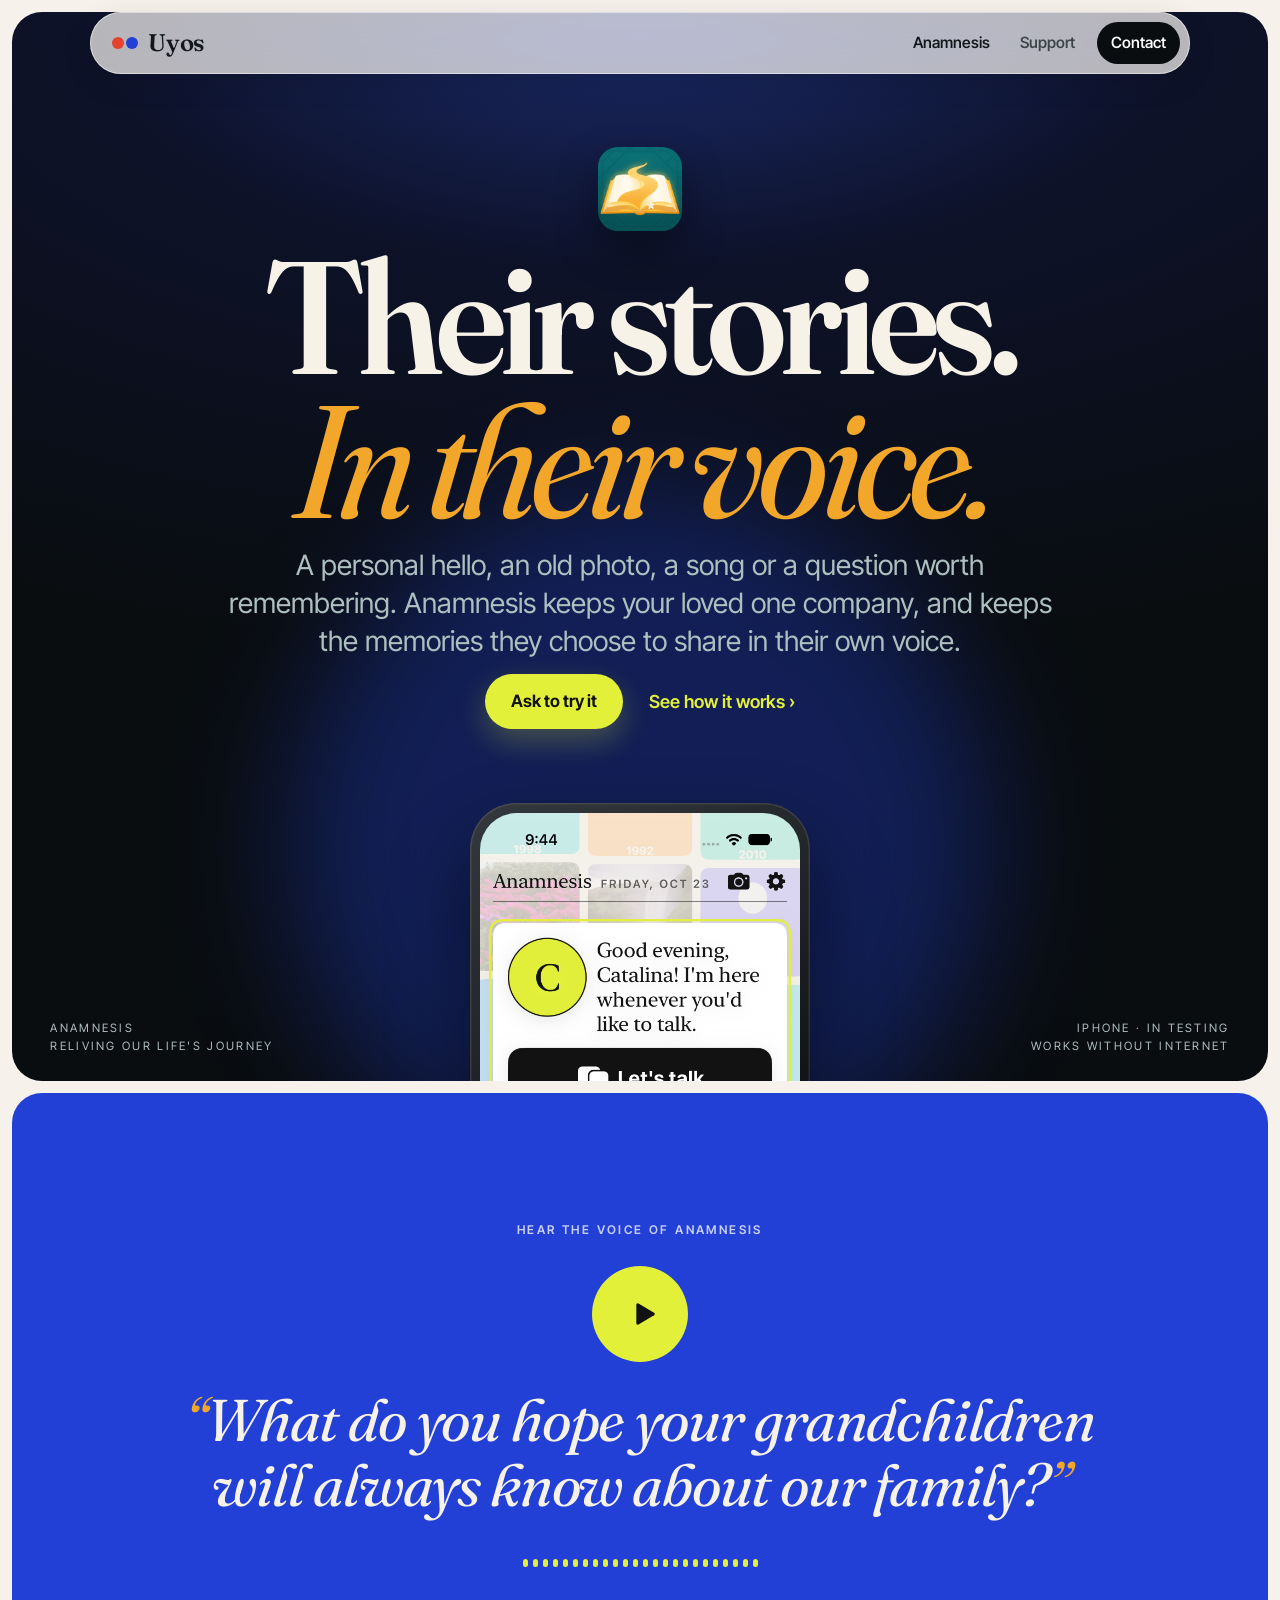
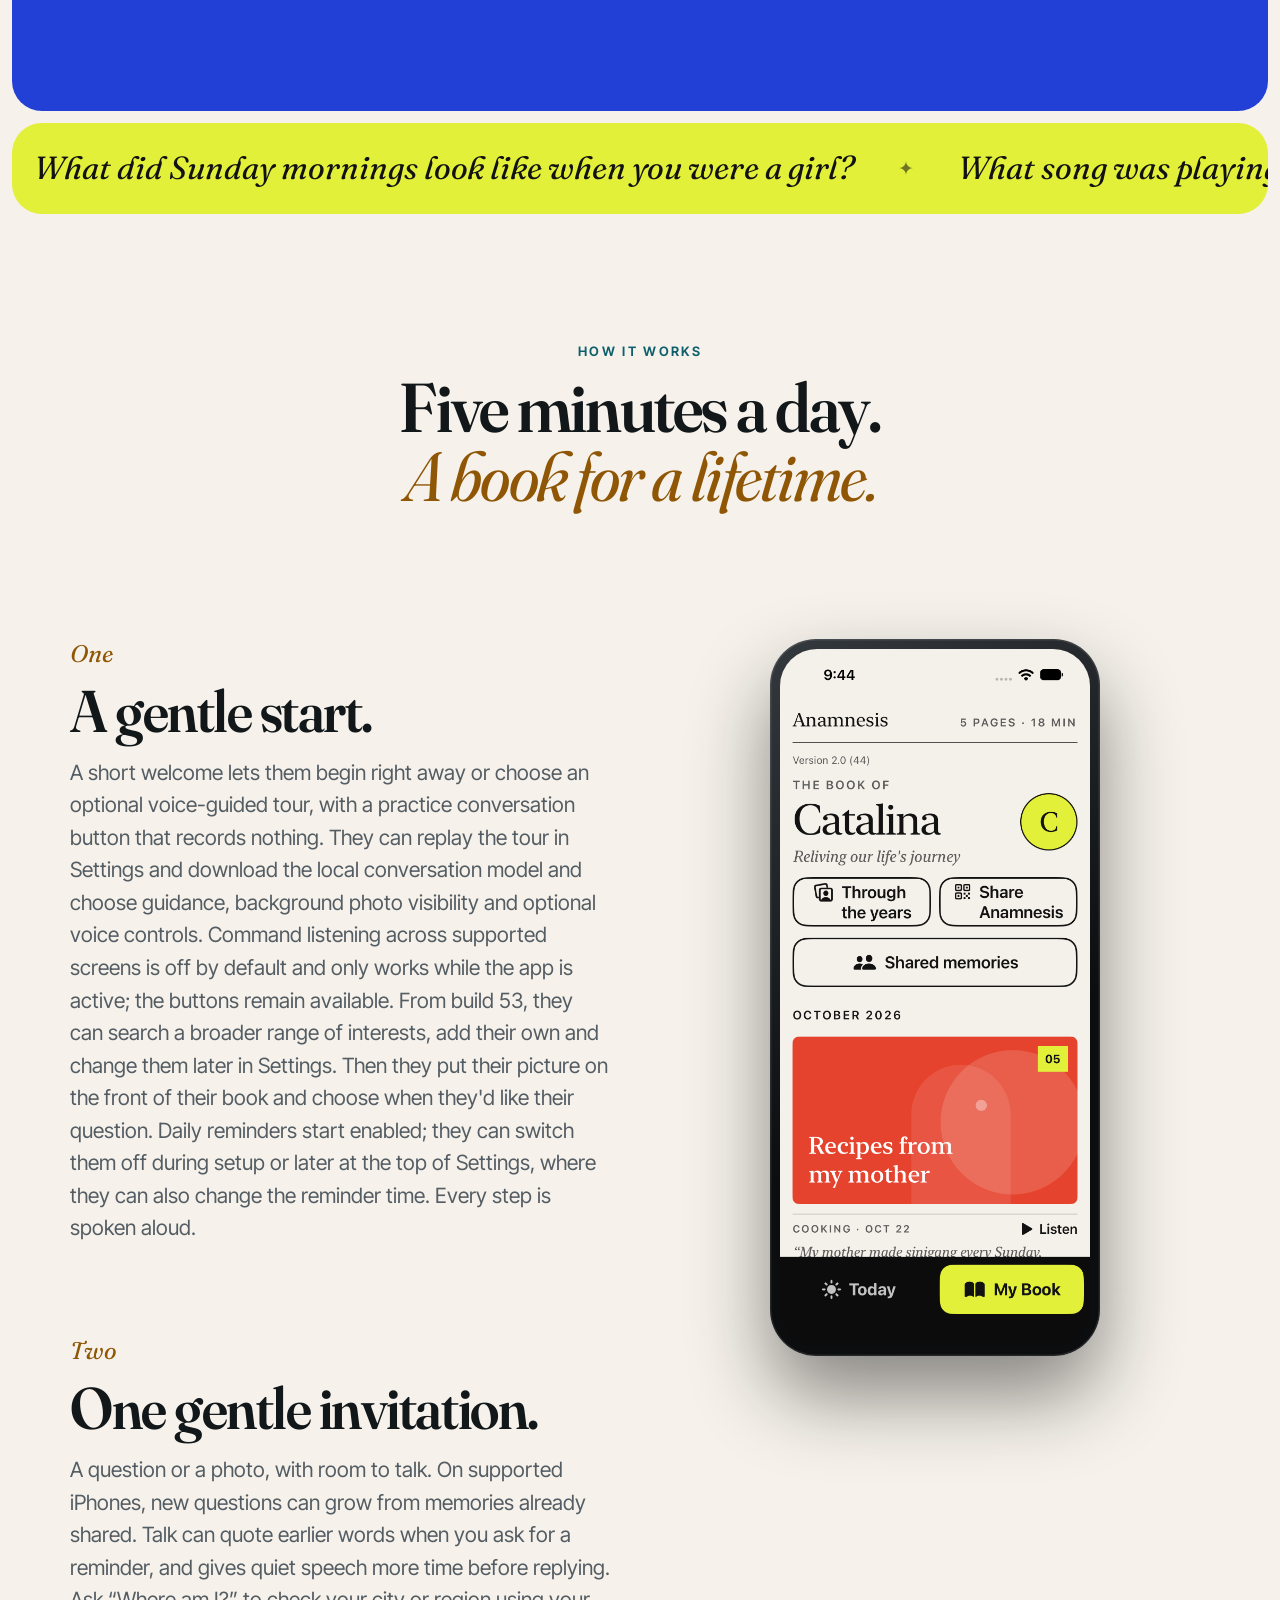
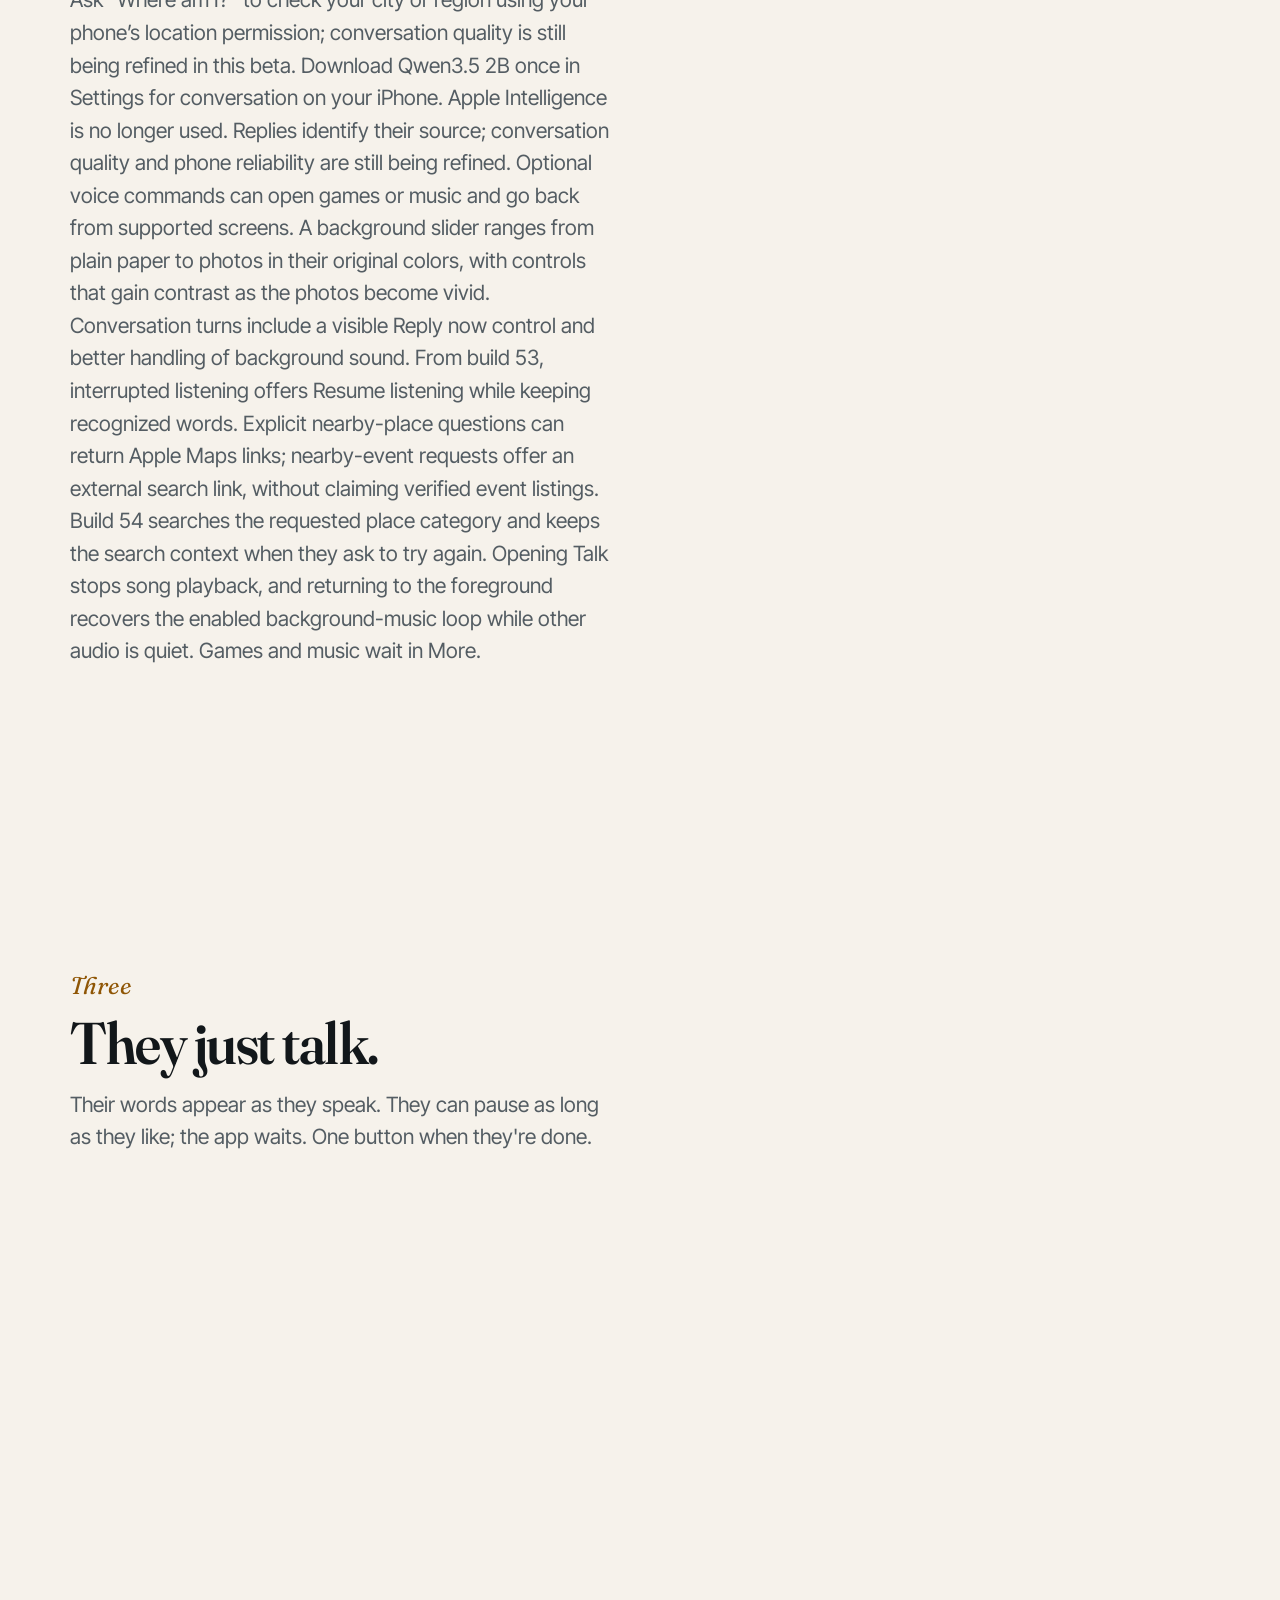
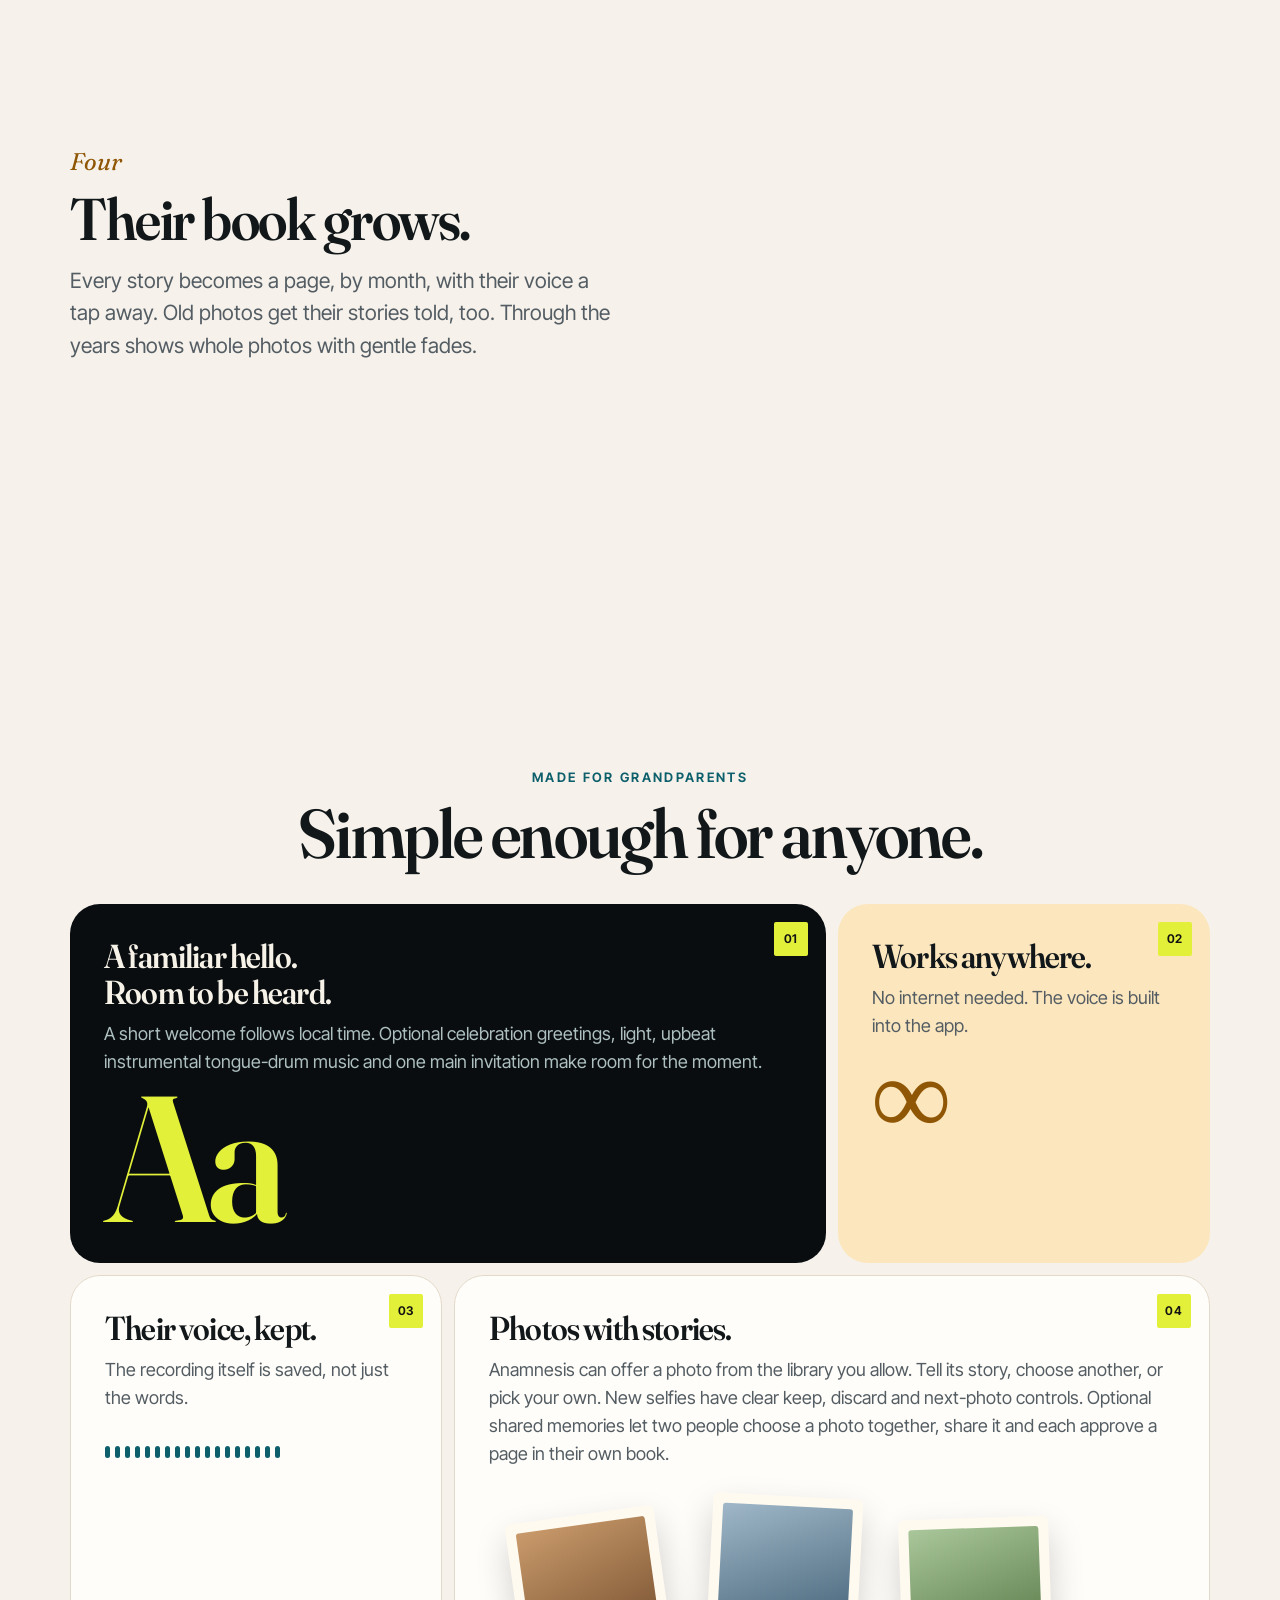
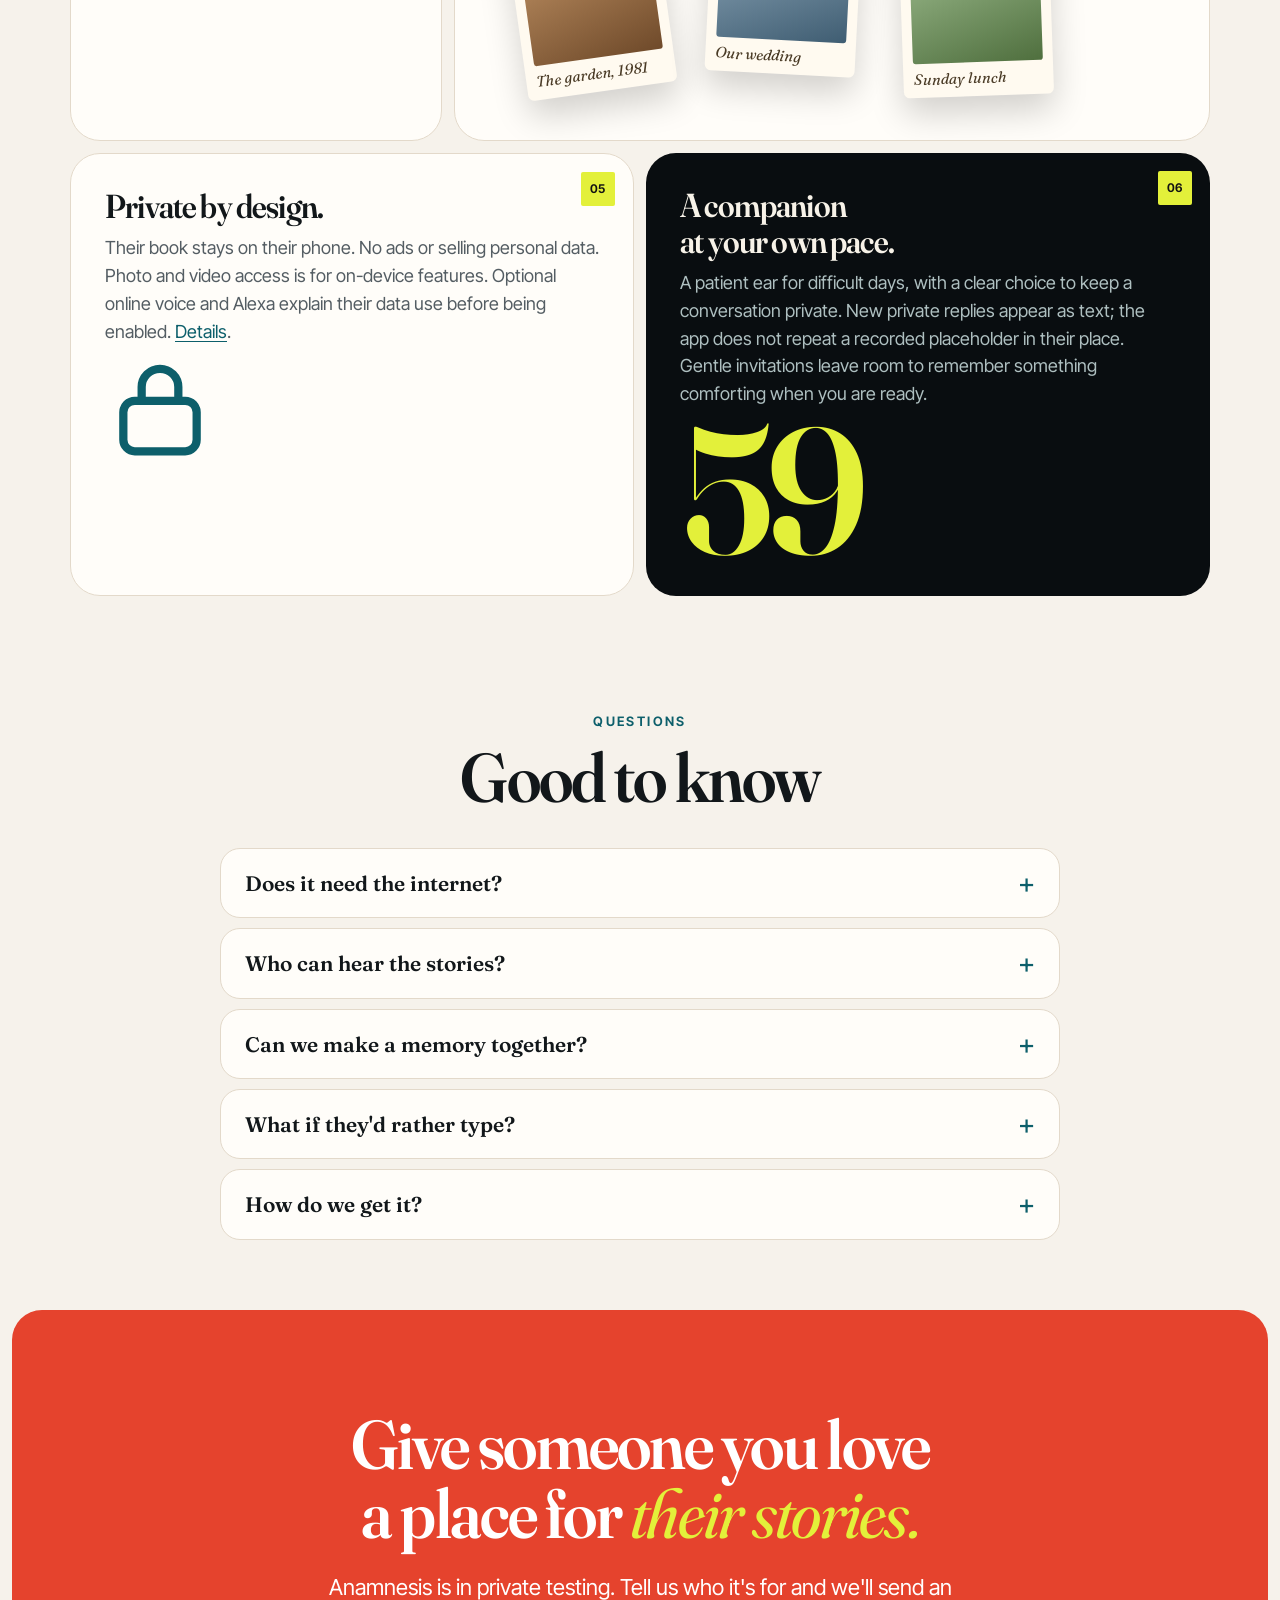
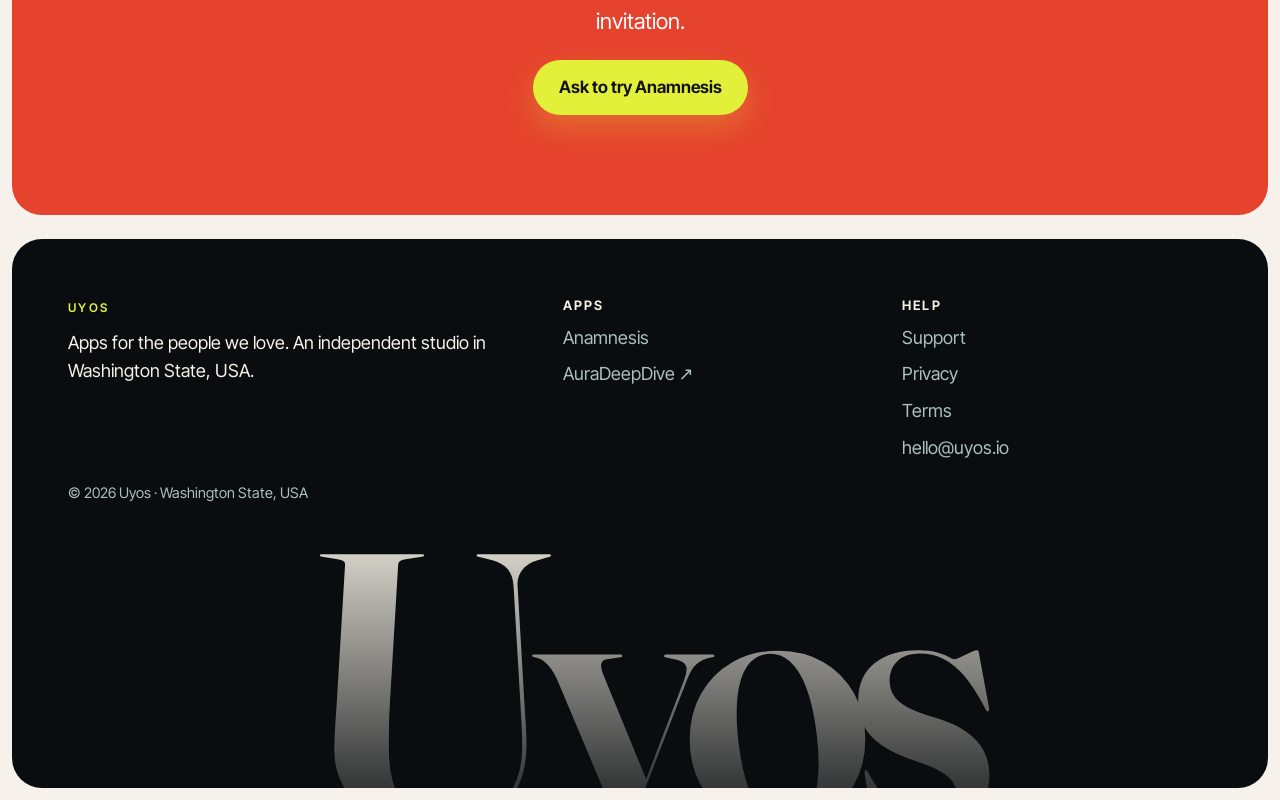
==== commit 1935801d: "Describe audio recovery and contextual nearby searches" ====
--- a/anamnesis.html
+++ b/anamnesis.html
@@ -45,7 +45,7 @@
 <div class="wrap" id="how">
   <div class="sec-title reveal"><p class="eyebrow">How it works</p><h2>Five minutes a day.<br><em style="color:var(--gold-ink)">A book for a lifetime.</em></h2></div>
   <div class="story">
-    <div class="steps"><div data-step="0"><span class="num">One</span><h3>A gentle start.</h3><p>A short welcome lets them begin right away or choose an optional voice-guided tour, with a practice conversation button that records nothing. They can replay the tour in Settings and download the local conversation model and choose guidance, background photo visibility and optional voice controls. Command listening across supported screens is off by default and only works while the app is active; the buttons remain available. From build 53, they can search a broader range of interests, add their own and change them later in Settings. Then they put their picture on the front of their book and choose when they'd like their question. Daily reminders start enabled; they can switch them off during setup or later at the top of Settings, where they can also change the reminder time. Every step is spoken aloud.</p><div class="device inline"><img src="img/anamnesis-onboard.jpg" alt="Welcome screen" loading="lazy"></div></div><div data-step="1"><span class="num">Two</span><h3>One gentle invitation.</h3><p>A question or a photo, with room to talk. On supported iPhones, new questions can grow from memories already shared. Talk can quote earlier words when you ask for a reminder, and gives quiet speech more time before replying. Ask “Where am I?” to check your city or region using your phone’s location permission; conversation quality is still being refined in this beta. Download Qwen3.5 2B once in Settings for conversation on your iPhone. Apple Intelligence is no longer used. Replies identify their source; conversation quality and phone reliability are still being refined. Optional voice commands can open games or music and go back from supported screens. A background slider ranges from plain paper to photos in their original colors, with controls that gain contrast as the photos become vivid. Conversation turns include a visible Reply now control and better handling of background sound. From build 53, interrupted listening offers Resume listening while keeping recognized words. Explicit nearby-place questions can return Apple Maps links; nearby-event requests offer an external search link, without claiming verified event listings. Games and music wait in More.</p><div class="device inline"><img src="img/anamnesis-today-44.png" alt="Today's question" loading="lazy"></div></div><div data-step="2"><span class="num">Three</span><h3>They just talk.</h3><p>Their words appear as they speak. They can pause as long as they like; the app waits. One button when they're done.</p><div class="device inline"><img src="img/anamnesis-record-44.png" alt="Recording a story" loading="lazy"></div></div><div data-step="3"><span class="num">Four</span><h3>Their book grows.</h3><p>Every story becomes a page, by month, with their voice a tap away. Old photos get their stories told, too. Through the years shows whole photos with gentle fades.</p><div class="device inline"><img src="img/anamnesis-book-44.png" alt="A book of their stories" loading="lazy"></div></div></div>
+    <div class="steps"><div data-step="0"><span class="num">One</span><h3>A gentle start.</h3><p>A short welcome lets them begin right away or choose an optional voice-guided tour, with a practice conversation button that records nothing. They can replay the tour in Settings and download the local conversation model and choose guidance, background photo visibility and optional voice controls. Command listening across supported screens is off by default and only works while the app is active; the buttons remain available. From build 53, they can search a broader range of interests, add their own and change them later in Settings. Then they put their picture on the front of their book and choose when they'd like their question. Daily reminders start enabled; they can switch them off during setup or later at the top of Settings, where they can also change the reminder time. Every step is spoken aloud.</p><div class="device inline"><img src="img/anamnesis-onboard.jpg" alt="Welcome screen" loading="lazy"></div></div><div data-step="1"><span class="num">Two</span><h3>One gentle invitation.</h3><p>A question or a photo, with room to talk. On supported iPhones, new questions can grow from memories already shared. Talk can quote earlier words when you ask for a reminder, and gives quiet speech more time before replying. Ask “Where am I?” to check your city or region using your phone’s location permission; conversation quality is still being refined in this beta. Download Qwen3.5 2B once in Settings for conversation on your iPhone. Apple Intelligence is no longer used. Replies identify their source; conversation quality and phone reliability are still being refined. Optional voice commands can open games or music and go back from supported screens. A background slider ranges from plain paper to photos in their original colors, with controls that gain contrast as the photos become vivid. Conversation turns include a visible Reply now control and better handling of background sound. From build 53, interrupted listening offers Resume listening while keeping recognized words. Explicit nearby-place questions can return Apple Maps links; nearby-event requests offer an external search link, without claiming verified event listings. Build 54 searches the requested place category and keeps the search context when they ask to try again. Opening Talk stops song playback, and returning to the foreground recovers the enabled background-music loop while other audio is quiet. Games and music wait in More.</p><div class="device inline"><img src="img/anamnesis-today-44.png" alt="Today's question" loading="lazy"></div></div><div data-step="2"><span class="num">Three</span><h3>They just talk.</h3><p>Their words appear as they speak. They can pause as long as they like; the app waits. One button when they're done.</p><div class="device inline"><img src="img/anamnesis-record-44.png" alt="Recording a story" loading="lazy"></div></div><div data-step="3"><span class="num">Four</span><h3>Their book grows.</h3><p>Every story becomes a page, by month, with their voice a tap away. Old photos get their stories told, too. Through the years shows whole photos with gentle fades.</p><div class="device inline"><img src="img/anamnesis-book-44.png" alt="A book of their stories" loading="lazy"></div></div></div>
     <div class="pin"><div class="device"><img src="img/anamnesis-onboard.jpg" alt="Welcome screen" class="on"><img src="img/anamnesis-today-44.png" alt="Today's question"><img src="img/anamnesis-record-44.png" alt="Recording a story"><img src="img/anamnesis-book-44.png" alt="A book of their stories"></div></div>
   </div>
 </div>
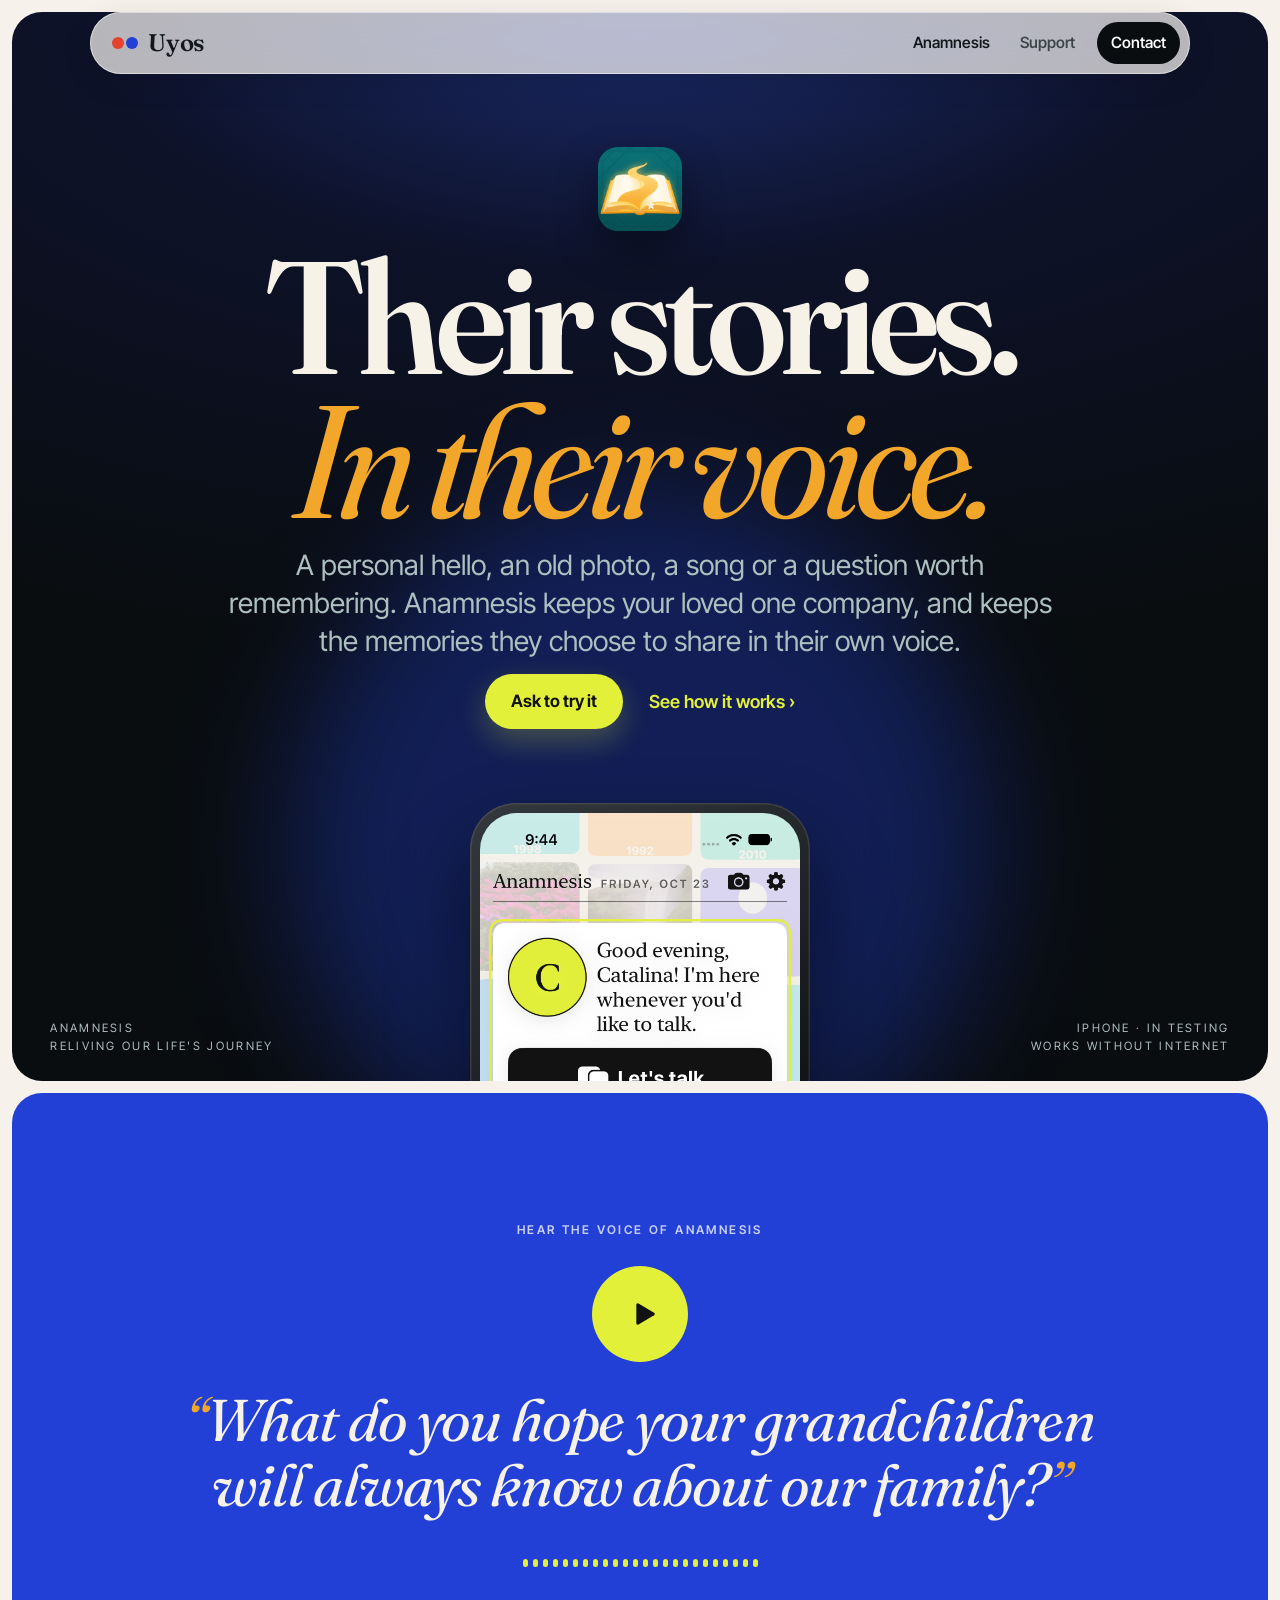
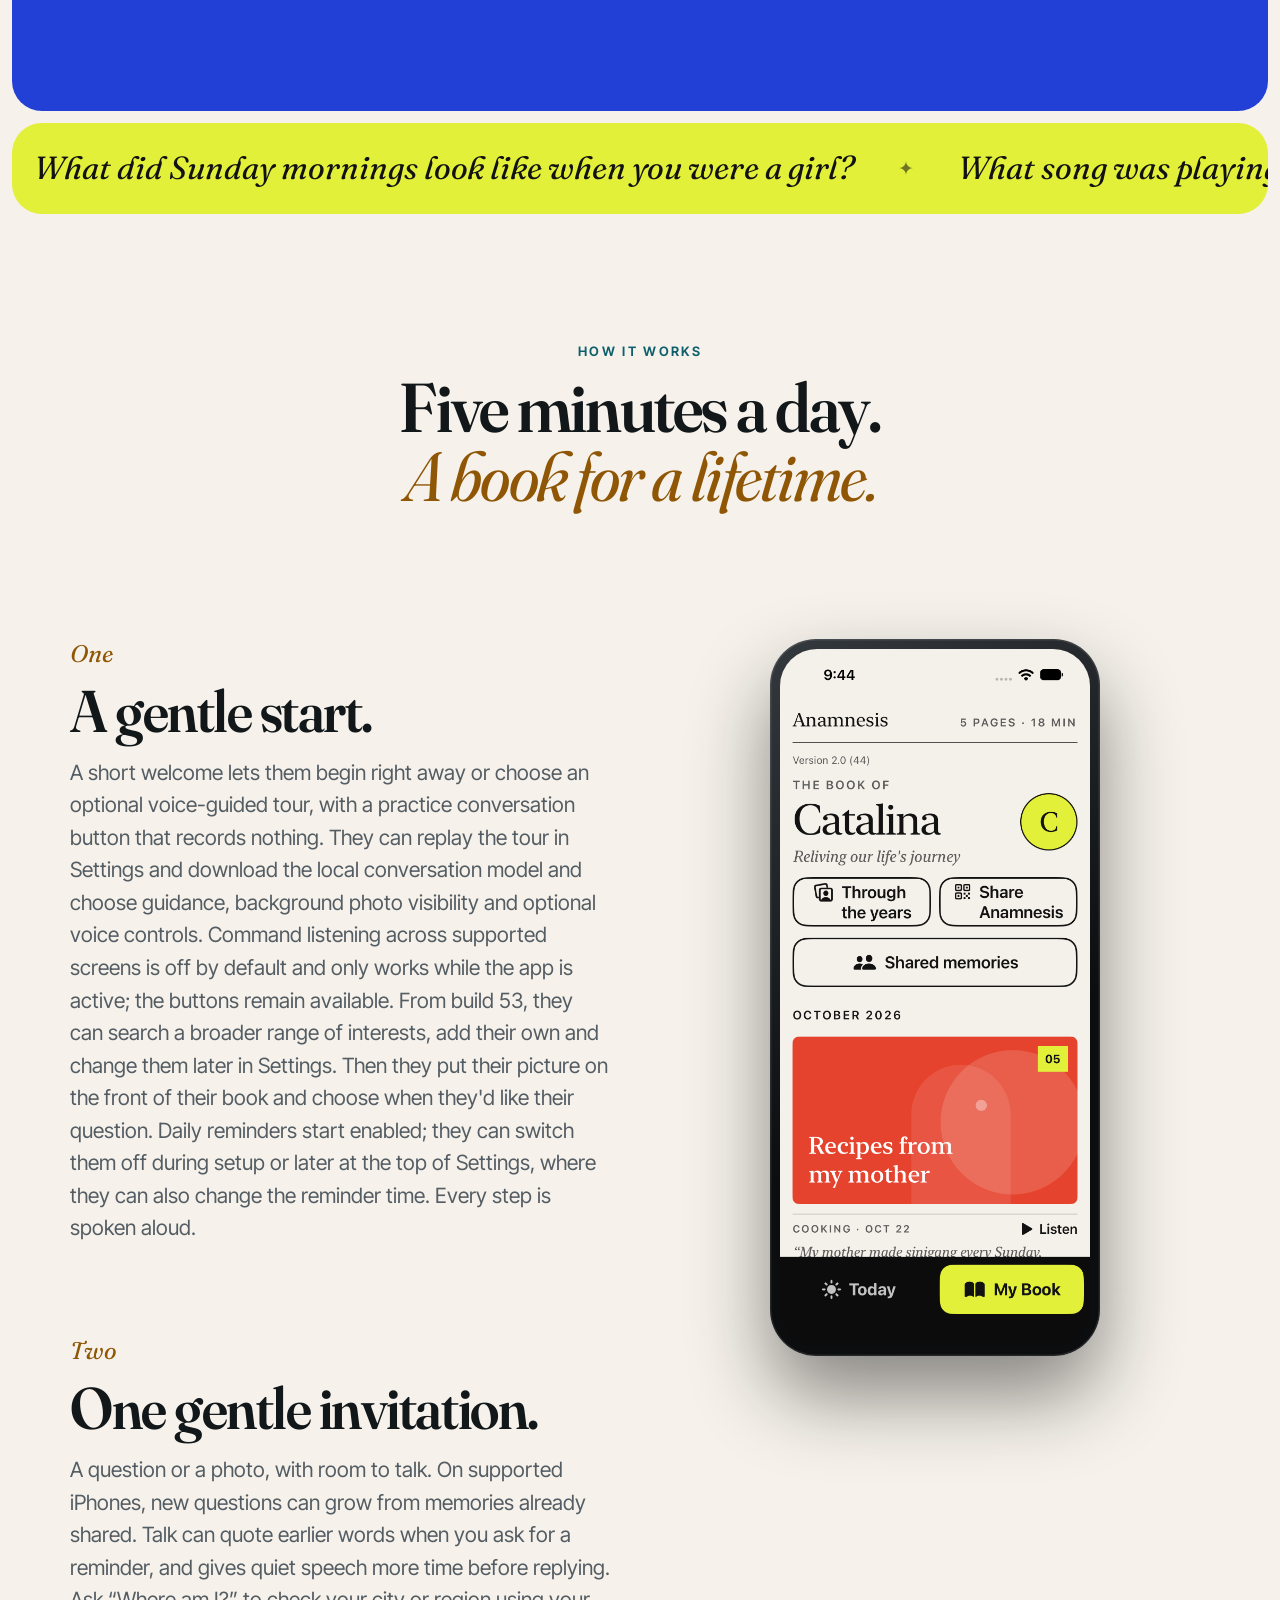
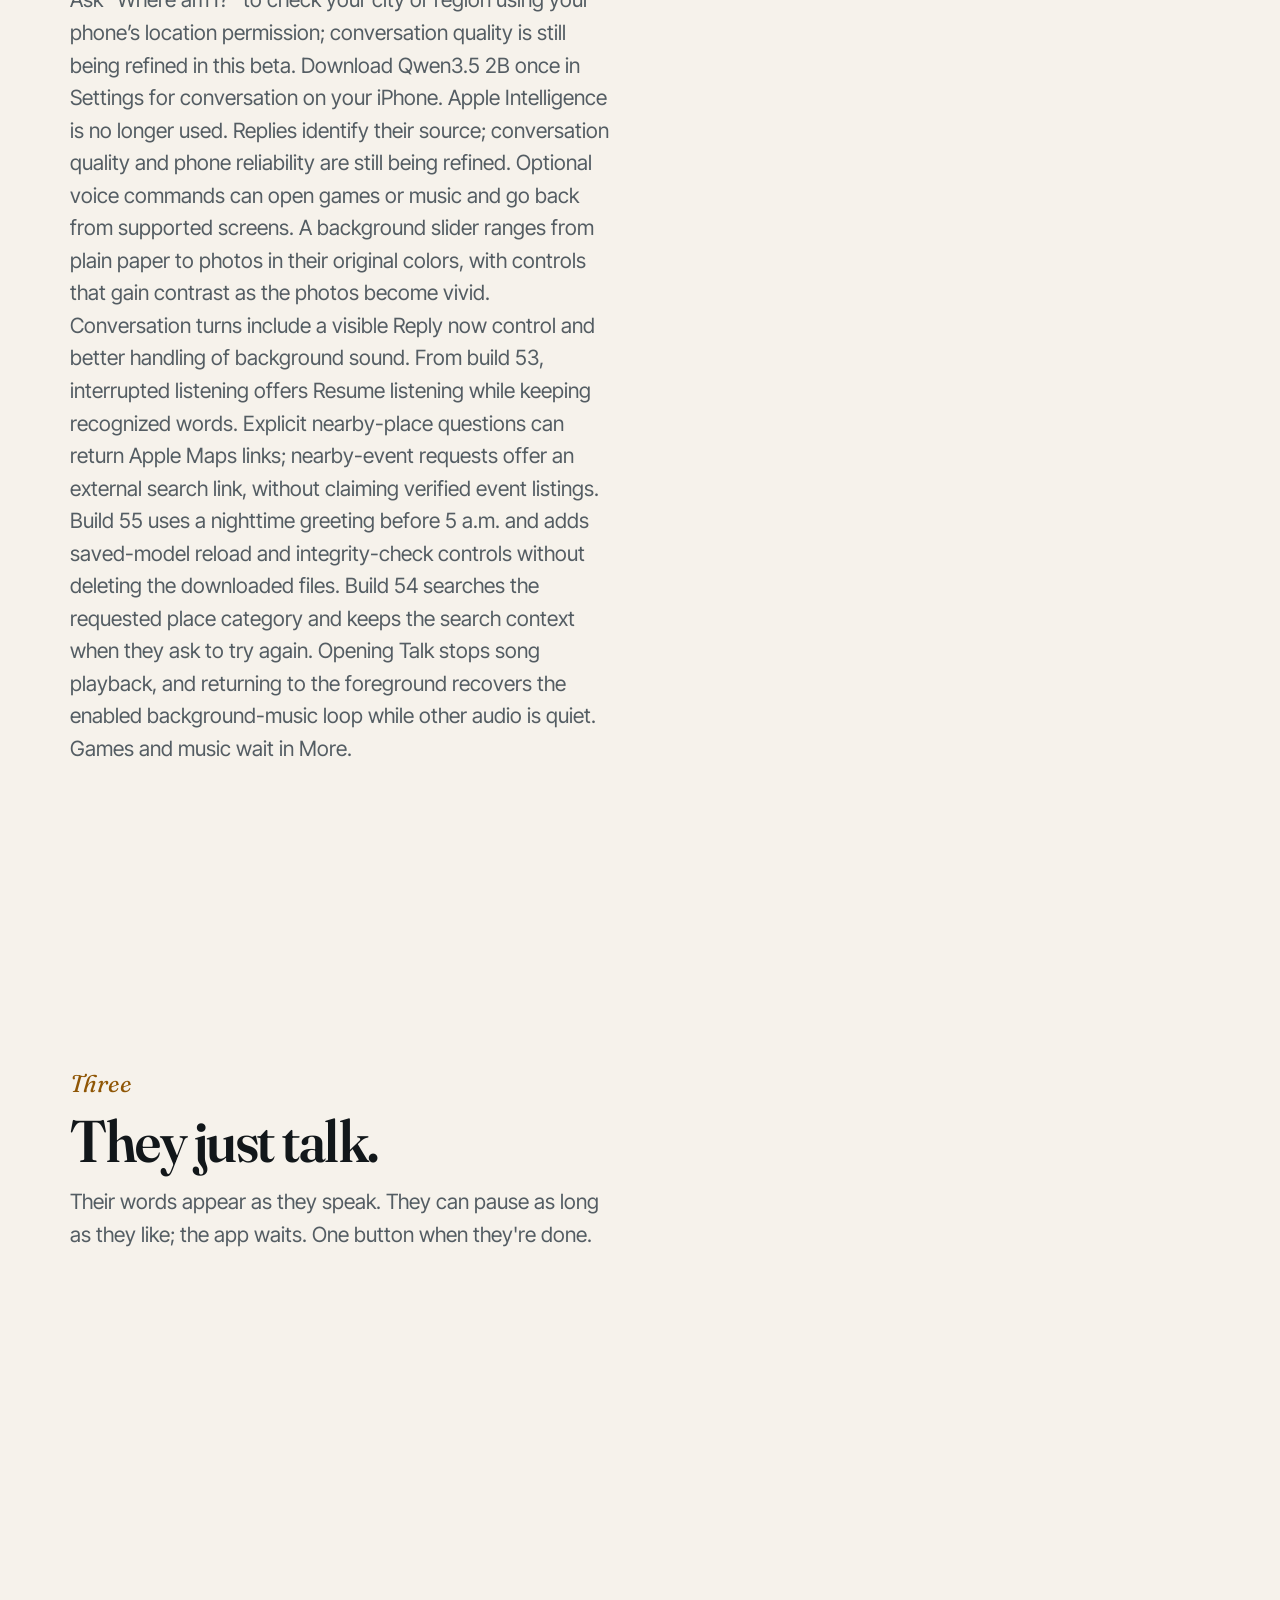
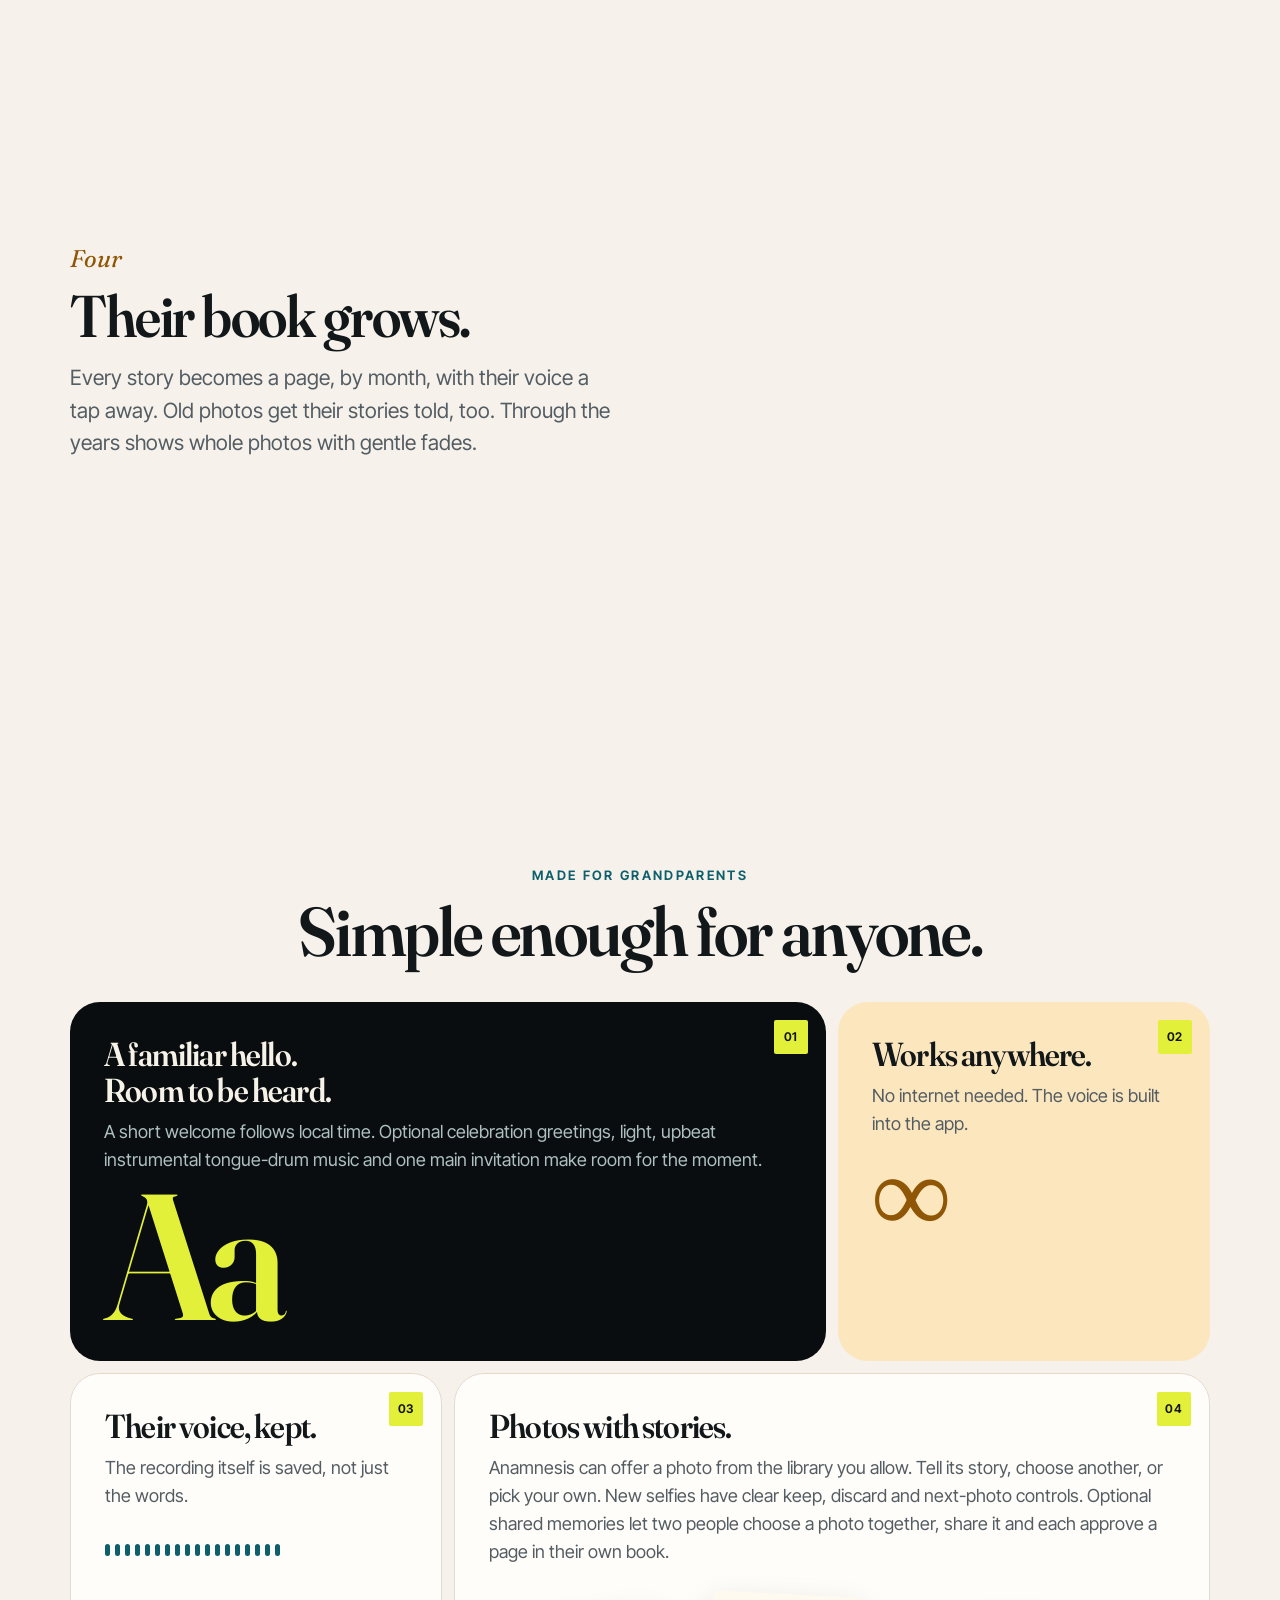
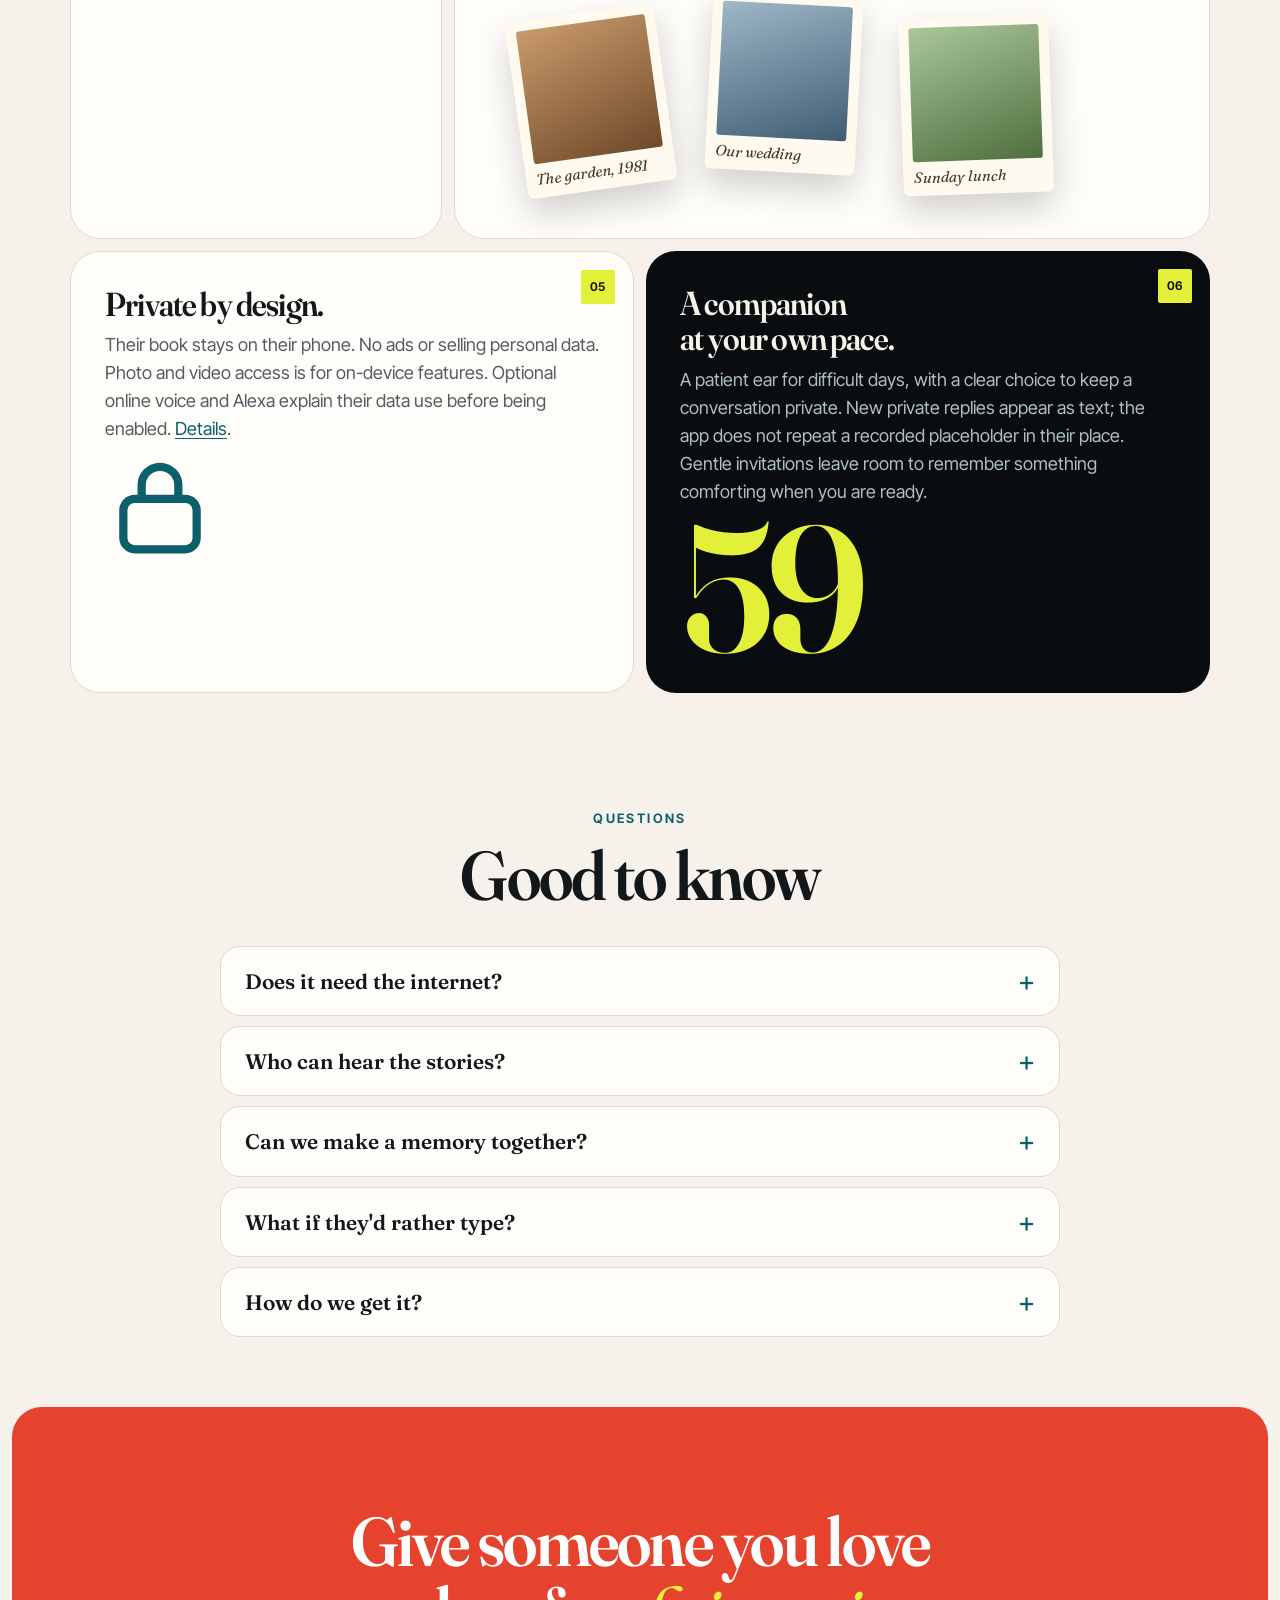
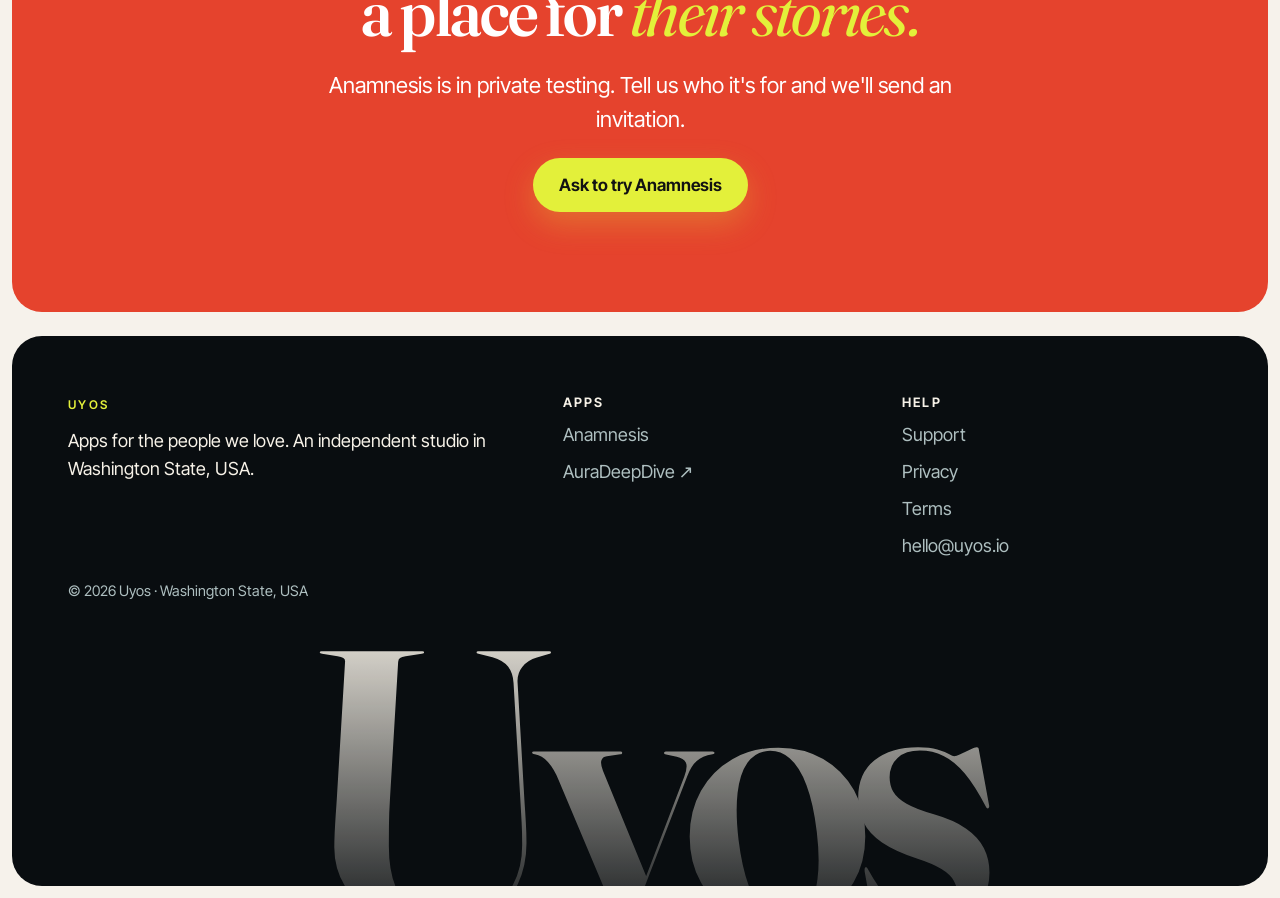
==== commit 7a78ca9e: "Describe nighttime greeting and saved-model recovery" ====
--- a/anamnesis.html
+++ b/anamnesis.html
@@ -45,7 +45,7 @@
 <div class="wrap" id="how">
   <div class="sec-title reveal"><p class="eyebrow">How it works</p><h2>Five minutes a day.<br><em style="color:var(--gold-ink)">A book for a lifetime.</em></h2></div>
   <div class="story">
-    <div class="steps"><div data-step="0"><span class="num">One</span><h3>A gentle start.</h3><p>A short welcome lets them begin right away or choose an optional voice-guided tour, with a practice conversation button that records nothing. They can replay the tour in Settings and download the local conversation model and choose guidance, background photo visibility and optional voice controls. Command listening across supported screens is off by default and only works while the app is active; the buttons remain available. From build 53, they can search a broader range of interests, add their own and change them later in Settings. Then they put their picture on the front of their book and choose when they'd like their question. Daily reminders start enabled; they can switch them off during setup or later at the top of Settings, where they can also change the reminder time. Every step is spoken aloud.</p><div class="device inline"><img src="img/anamnesis-onboard.jpg" alt="Welcome screen" loading="lazy"></div></div><div data-step="1"><span class="num">Two</span><h3>One gentle invitation.</h3><p>A question or a photo, with room to talk. On supported iPhones, new questions can grow from memories already shared. Talk can quote earlier words when you ask for a reminder, and gives quiet speech more time before replying. Ask “Where am I?” to check your city or region using your phone’s location permission; conversation quality is still being refined in this beta. Download Qwen3.5 2B once in Settings for conversation on your iPhone. Apple Intelligence is no longer used. Replies identify their source; conversation quality and phone reliability are still being refined. Optional voice commands can open games or music and go back from supported screens. A background slider ranges from plain paper to photos in their original colors, with controls that gain contrast as the photos become vivid. Conversation turns include a visible Reply now control and better handling of background sound. From build 53, interrupted listening offers Resume listening while keeping recognized words. Explicit nearby-place questions can return Apple Maps links; nearby-event requests offer an external search link, without claiming verified event listings. Build 54 searches the requested place category and keeps the search context when they ask to try again. Opening Talk stops song playback, and returning to the foreground recovers the enabled background-music loop while other audio is quiet. Games and music wait in More.</p><div class="device inline"><img src="img/anamnesis-today-44.png" alt="Today's question" loading="lazy"></div></div><div data-step="2"><span class="num">Three</span><h3>They just talk.</h3><p>Their words appear as they speak. They can pause as long as they like; the app waits. One button when they're done.</p><div class="device inline"><img src="img/anamnesis-record-44.png" alt="Recording a story" loading="lazy"></div></div><div data-step="3"><span class="num">Four</span><h3>Their book grows.</h3><p>Every story becomes a page, by month, with their voice a tap away. Old photos get their stories told, too. Through the years shows whole photos with gentle fades.</p><div class="device inline"><img src="img/anamnesis-book-44.png" alt="A book of their stories" loading="lazy"></div></div></div>
+    <div class="steps"><div data-step="0"><span class="num">One</span><h3>A gentle start.</h3><p>A short welcome lets them begin right away or choose an optional voice-guided tour, with a practice conversation button that records nothing. They can replay the tour in Settings and download the local conversation model and choose guidance, background photo visibility and optional voice controls. Command listening across supported screens is off by default and only works while the app is active; the buttons remain available. From build 53, they can search a broader range of interests, add their own and change them later in Settings. Then they put their picture on the front of their book and choose when they'd like their question. Daily reminders start enabled; they can switch them off during setup or later at the top of Settings, where they can also change the reminder time. Every step is spoken aloud.</p><div class="device inline"><img src="img/anamnesis-onboard.jpg" alt="Welcome screen" loading="lazy"></div></div><div data-step="1"><span class="num">Two</span><h3>One gentle invitation.</h3><p>A question or a photo, with room to talk. On supported iPhones, new questions can grow from memories already shared. Talk can quote earlier words when you ask for a reminder, and gives quiet speech more time before replying. Ask “Where am I?” to check your city or region using your phone’s location permission; conversation quality is still being refined in this beta. Download Qwen3.5 2B once in Settings for conversation on your iPhone. Apple Intelligence is no longer used. Replies identify their source; conversation quality and phone reliability are still being refined. Optional voice commands can open games or music and go back from supported screens. A background slider ranges from plain paper to photos in their original colors, with controls that gain contrast as the photos become vivid. Conversation turns include a visible Reply now control and better handling of background sound. From build 53, interrupted listening offers Resume listening while keeping recognized words. Explicit nearby-place questions can return Apple Maps links; nearby-event requests offer an external search link, without claiming verified event listings. Build 55 uses a nighttime greeting before 5 a.m. and adds saved-model reload and integrity-check controls without deleting the downloaded files. Build 54 searches the requested place category and keeps the search context when they ask to try again. Opening Talk stops song playback, and returning to the foreground recovers the enabled background-music loop while other audio is quiet. Games and music wait in More.</p><div class="device inline"><img src="img/anamnesis-today-44.png" alt="Today's question" loading="lazy"></div></div><div data-step="2"><span class="num">Three</span><h3>They just talk.</h3><p>Their words appear as they speak. They can pause as long as they like; the app waits. One button when they're done.</p><div class="device inline"><img src="img/anamnesis-record-44.png" alt="Recording a story" loading="lazy"></div></div><div data-step="3"><span class="num">Four</span><h3>Their book grows.</h3><p>Every story becomes a page, by month, with their voice a tap away. Old photos get their stories told, too. Through the years shows whole photos with gentle fades.</p><div class="device inline"><img src="img/anamnesis-book-44.png" alt="A book of their stories" loading="lazy"></div></div></div>
     <div class="pin"><div class="device"><img src="img/anamnesis-onboard.jpg" alt="Welcome screen" class="on"><img src="img/anamnesis-today-44.png" alt="Today's question"><img src="img/anamnesis-record-44.png" alt="Recording a story"><img src="img/anamnesis-book-44.png" alt="A book of their stories"></div></div>
   </div>
 </div>
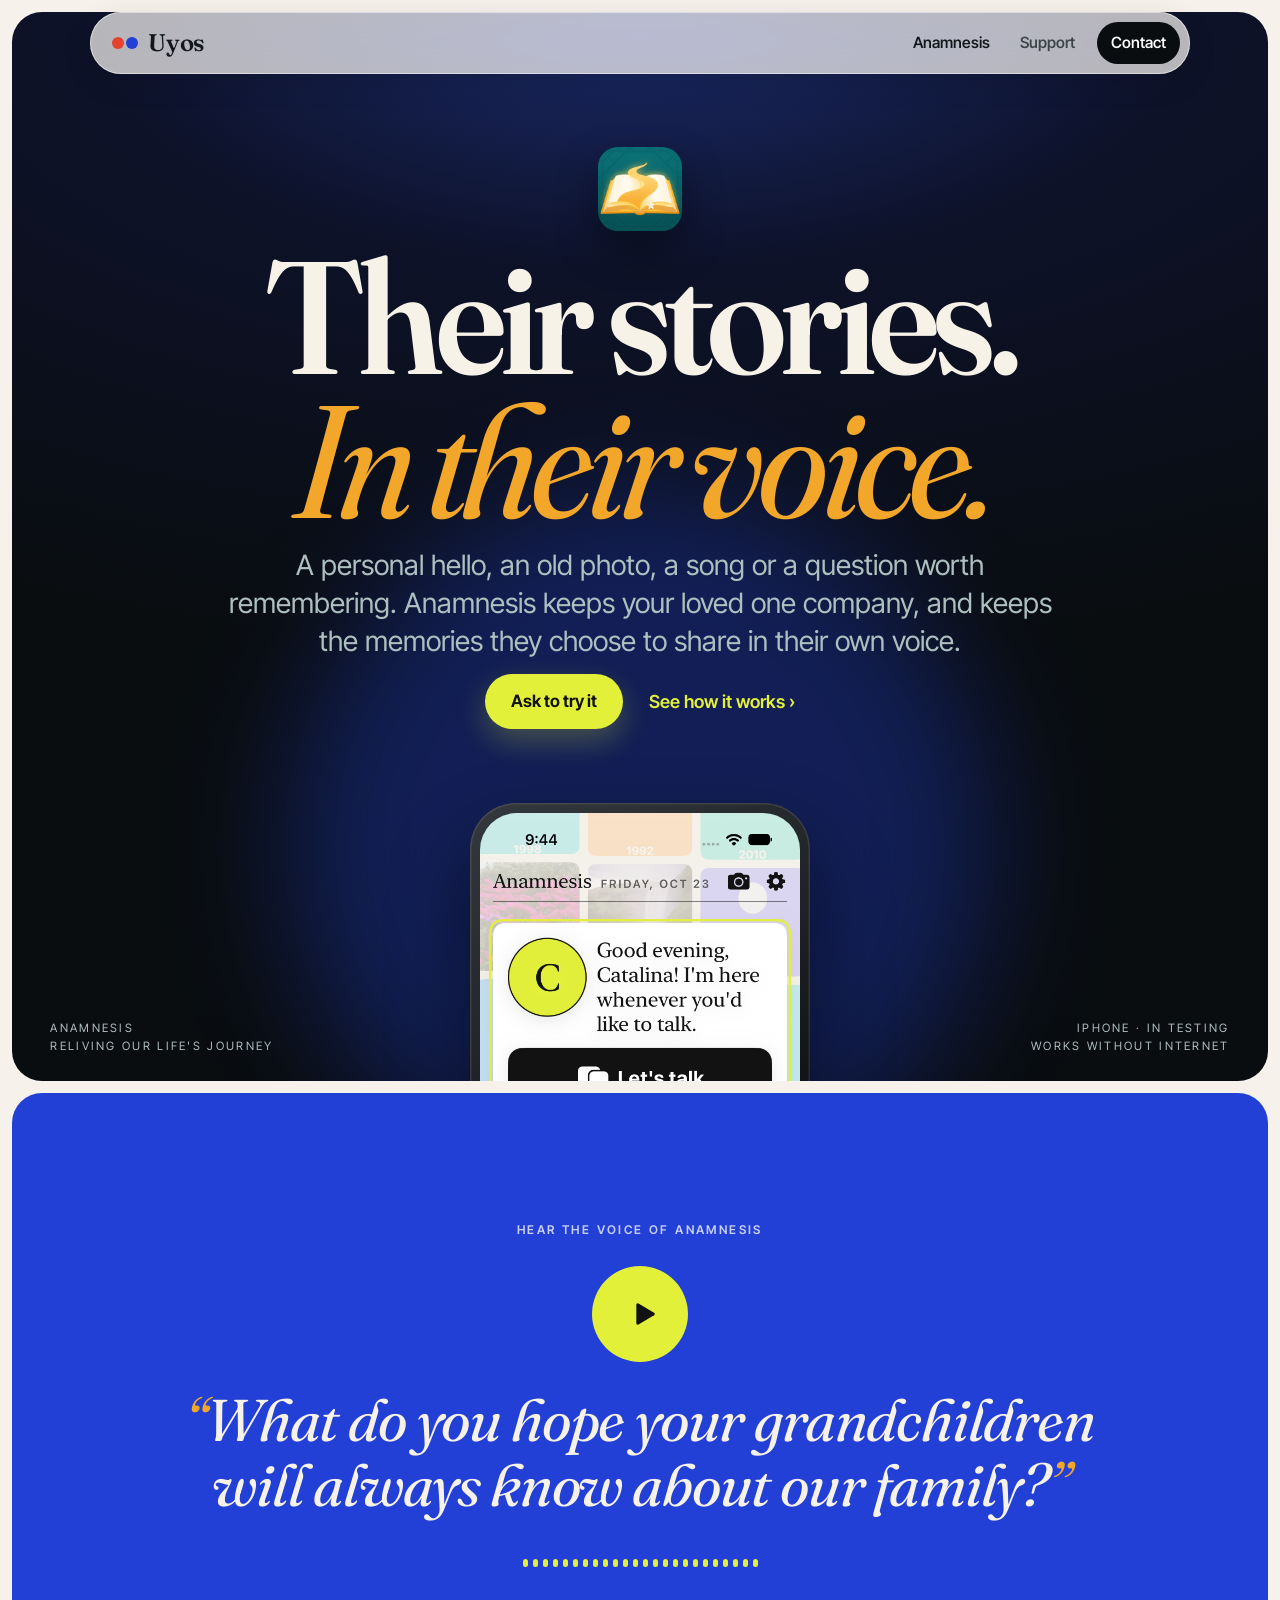
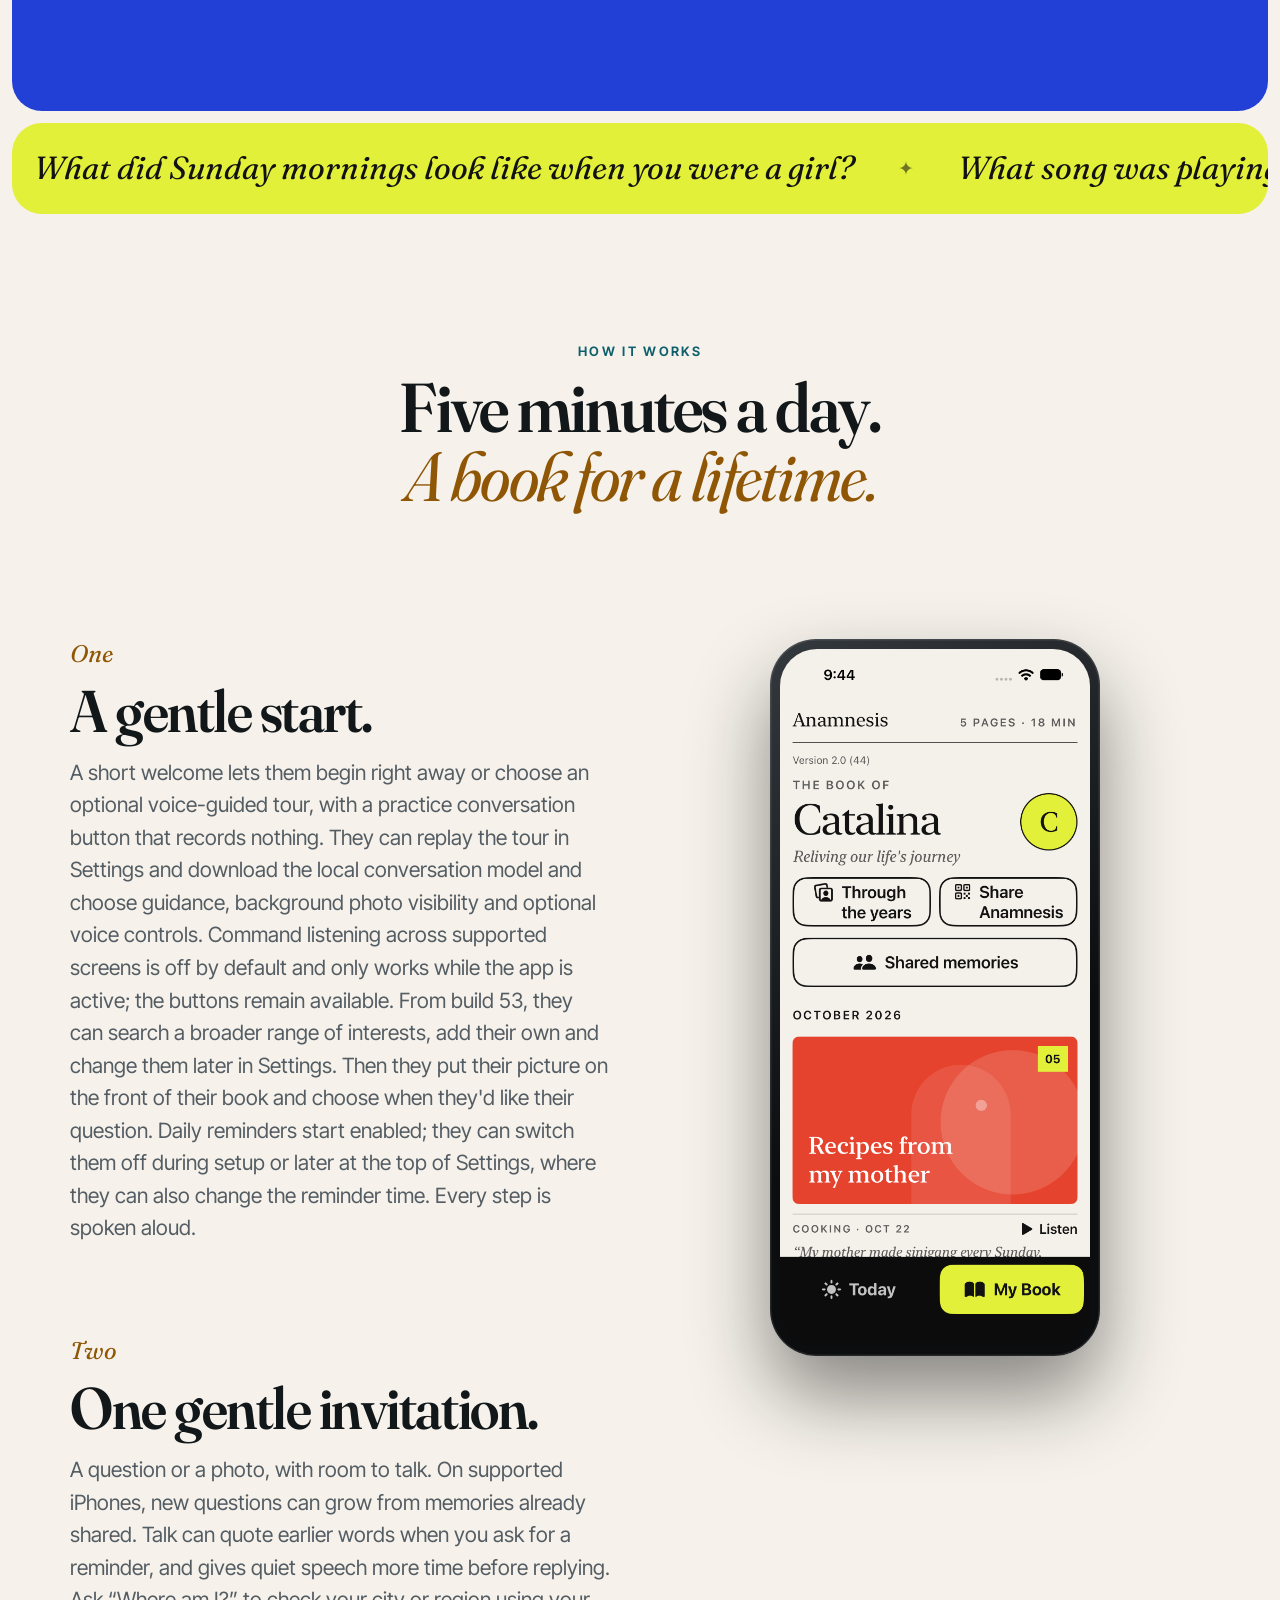
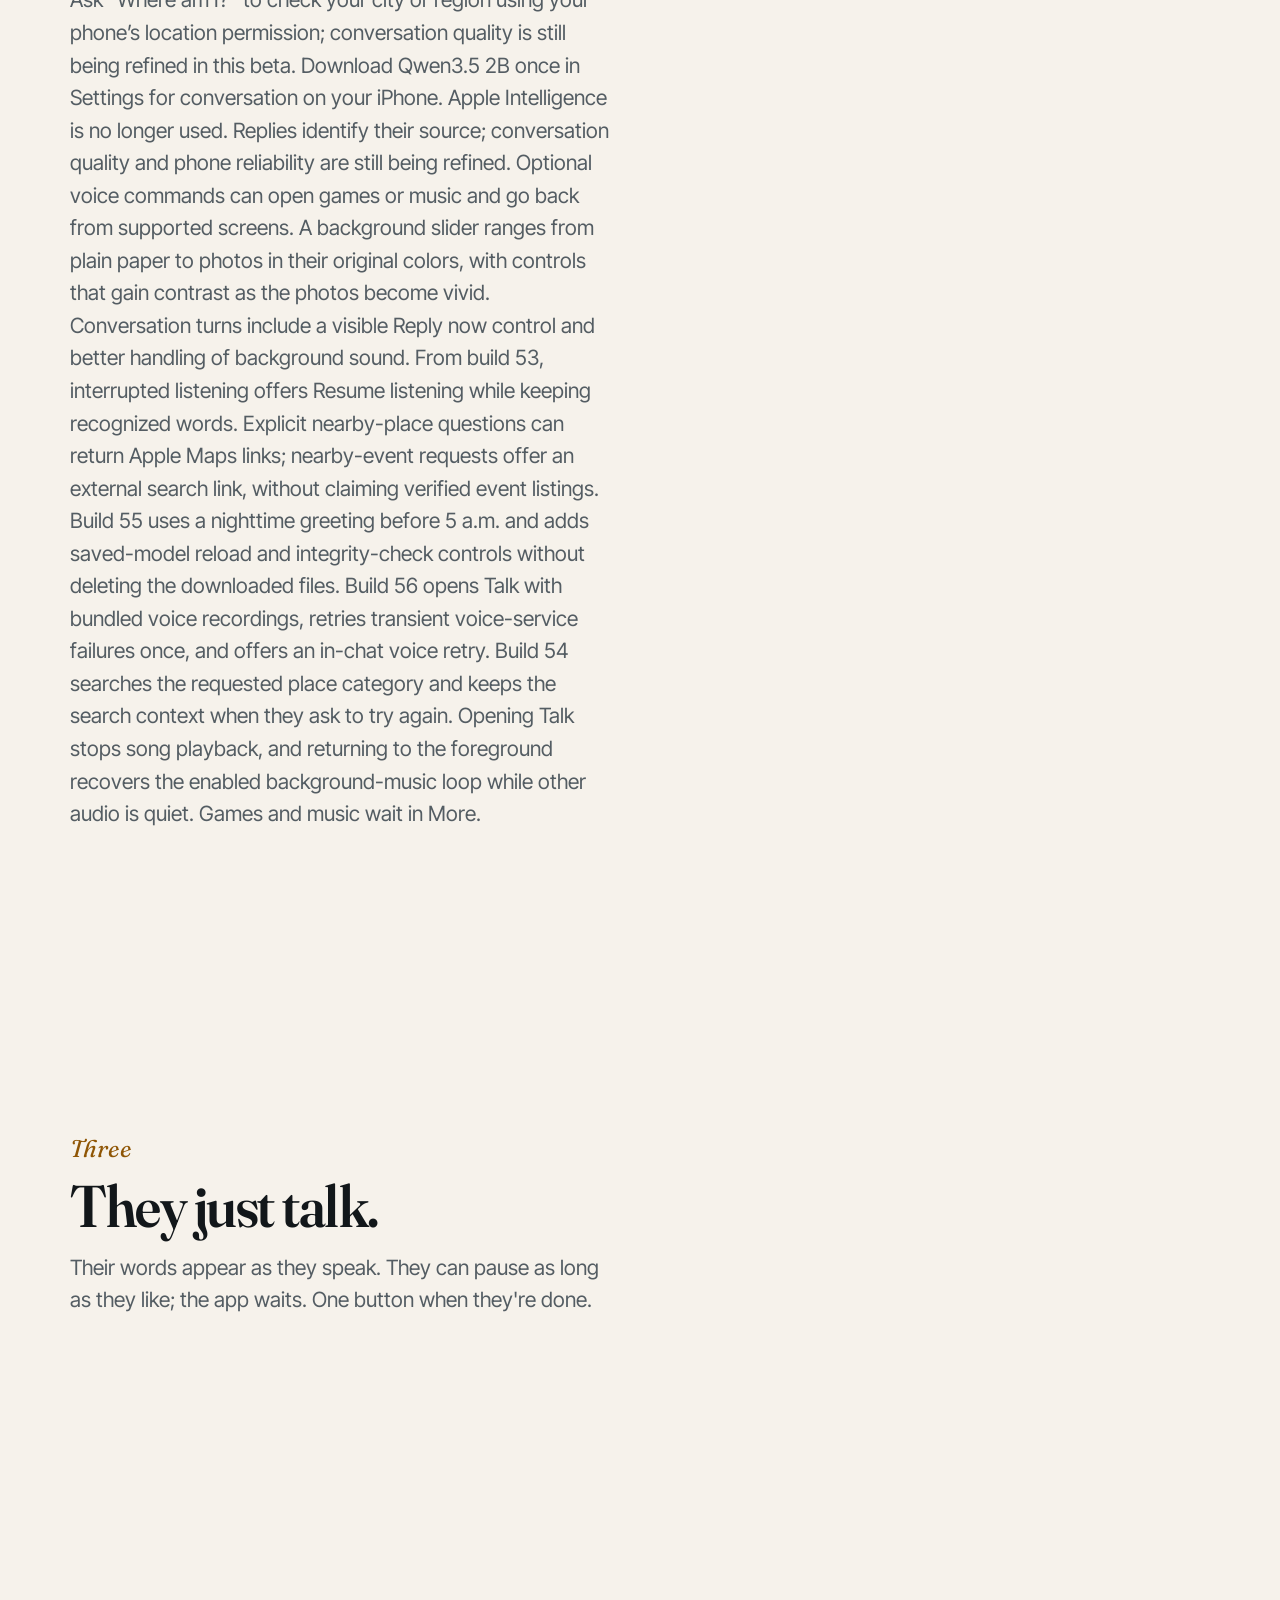
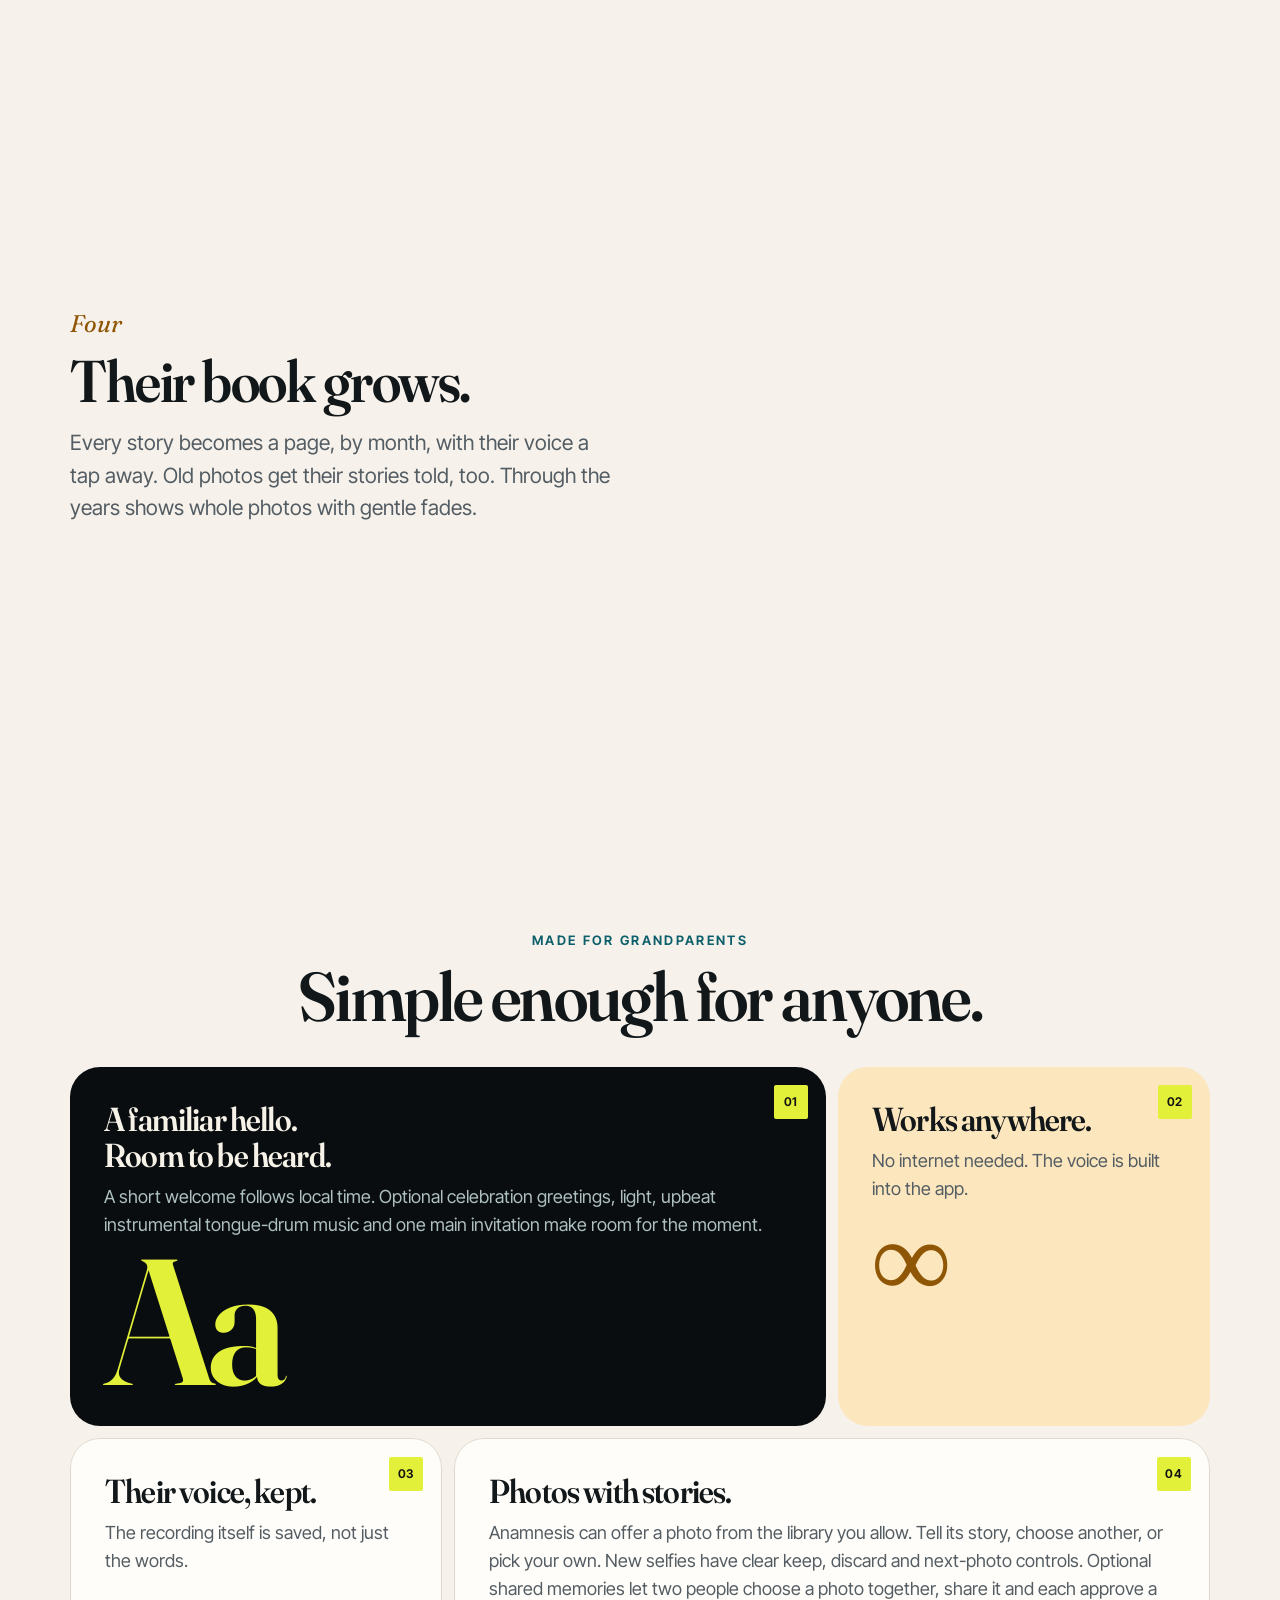
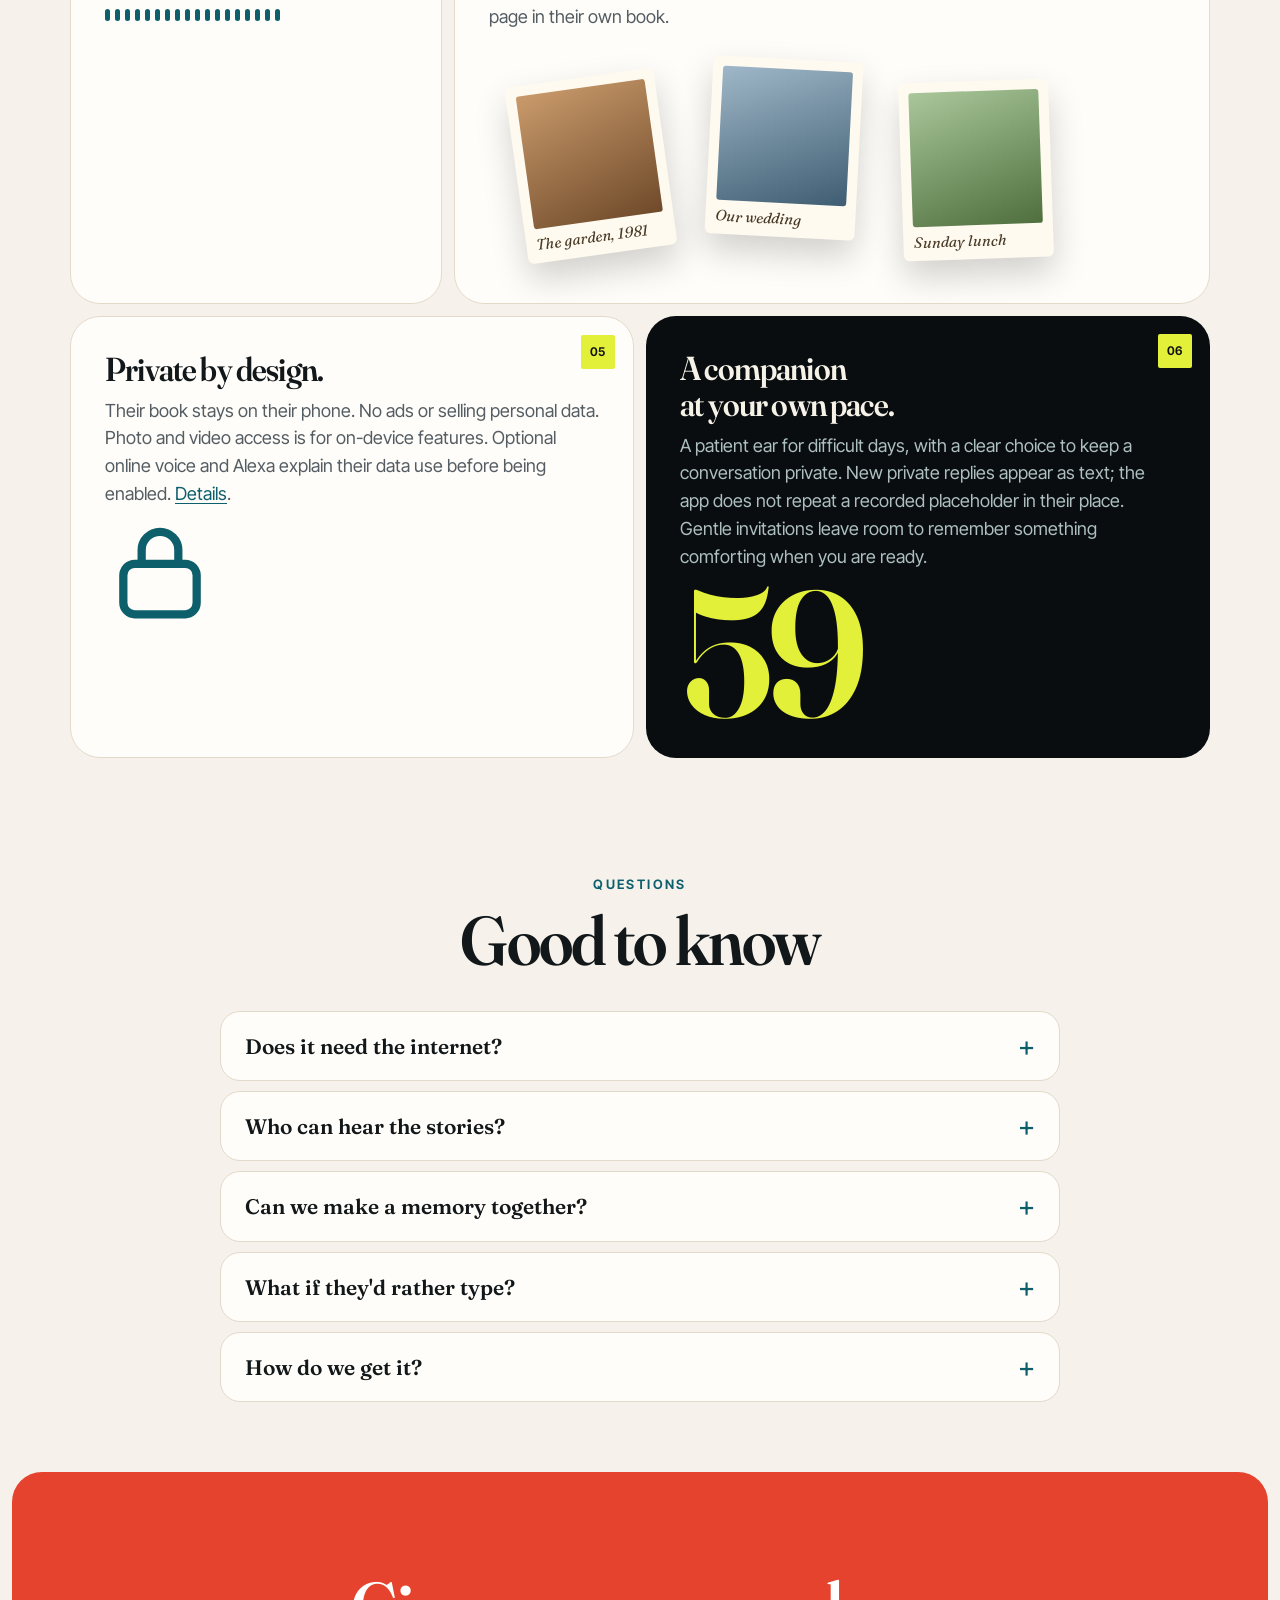
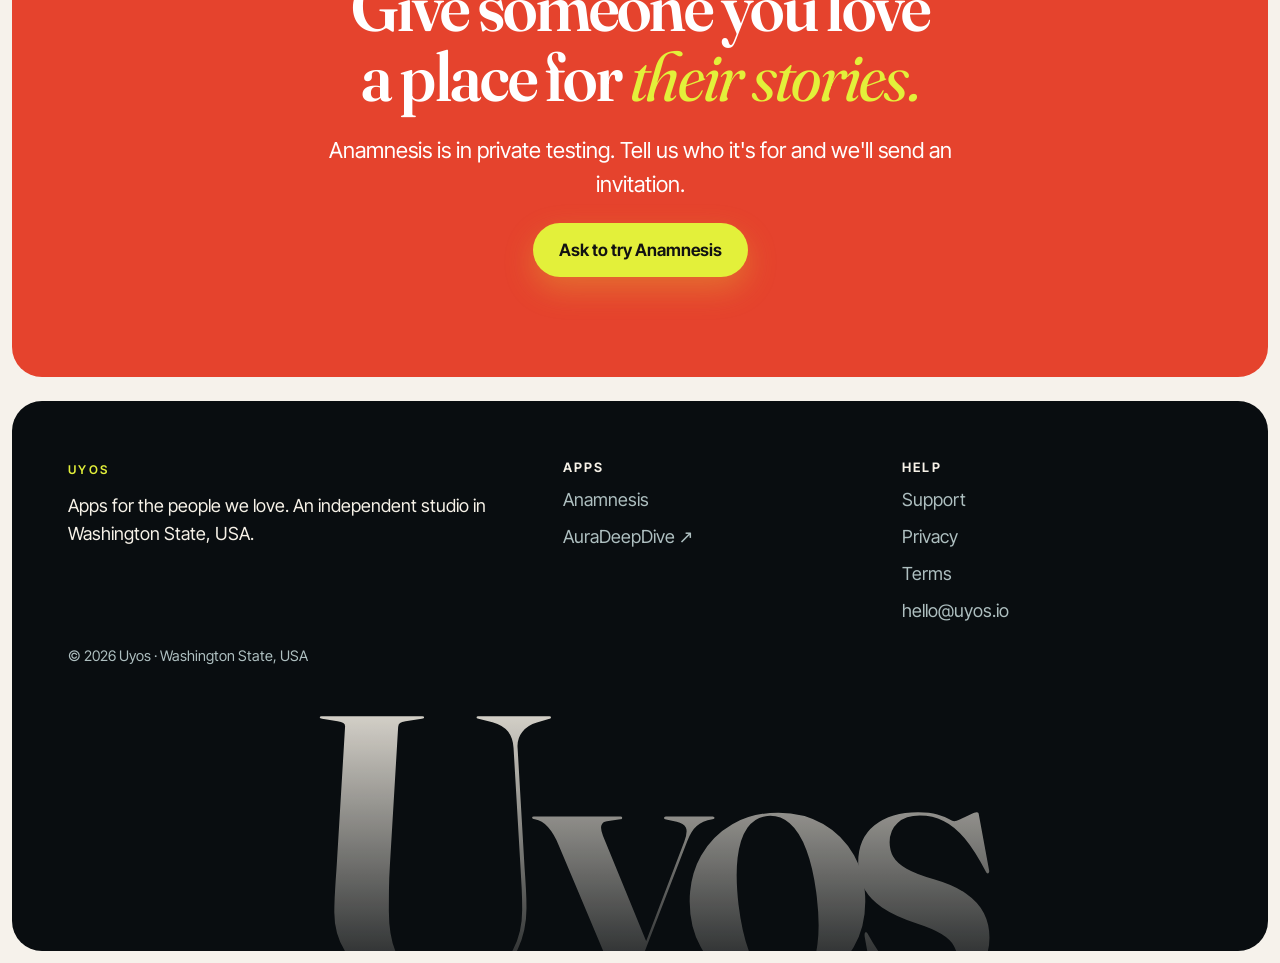
==== commit 2215ca5a: "Describe bundled Talk opening and voice recovery" ====
--- a/anamnesis.html
+++ b/anamnesis.html
@@ -45,7 +45,7 @@
 <div class="wrap" id="how">
   <div class="sec-title reveal"><p class="eyebrow">How it works</p><h2>Five minutes a day.<br><em style="color:var(--gold-ink)">A book for a lifetime.</em></h2></div>
   <div class="story">
-    <div class="steps"><div data-step="0"><span class="num">One</span><h3>A gentle start.</h3><p>A short welcome lets them begin right away or choose an optional voice-guided tour, with a practice conversation button that records nothing. They can replay the tour in Settings and download the local conversation model and choose guidance, background photo visibility and optional voice controls. Command listening across supported screens is off by default and only works while the app is active; the buttons remain available. From build 53, they can search a broader range of interests, add their own and change them later in Settings. Then they put their picture on the front of their book and choose when they'd like their question. Daily reminders start enabled; they can switch them off during setup or later at the top of Settings, where they can also change the reminder time. Every step is spoken aloud.</p><div class="device inline"><img src="img/anamnesis-onboard.jpg" alt="Welcome screen" loading="lazy"></div></div><div data-step="1"><span class="num">Two</span><h3>One gentle invitation.</h3><p>A question or a photo, with room to talk. On supported iPhones, new questions can grow from memories already shared. Talk can quote earlier words when you ask for a reminder, and gives quiet speech more time before replying. Ask “Where am I?” to check your city or region using your phone’s location permission; conversation quality is still being refined in this beta. Download Qwen3.5 2B once in Settings for conversation on your iPhone. Apple Intelligence is no longer used. Replies identify their source; conversation quality and phone reliability are still being refined. Optional voice commands can open games or music and go back from supported screens. A background slider ranges from plain paper to photos in their original colors, with controls that gain contrast as the photos become vivid. Conversation turns include a visible Reply now control and better handling of background sound. From build 53, interrupted listening offers Resume listening while keeping recognized words. Explicit nearby-place questions can return Apple Maps links; nearby-event requests offer an external search link, without claiming verified event listings. Build 55 uses a nighttime greeting before 5 a.m. and adds saved-model reload and integrity-check controls without deleting the downloaded files. Build 54 searches the requested place category and keeps the search context when they ask to try again. Opening Talk stops song playback, and returning to the foreground recovers the enabled background-music loop while other audio is quiet. Games and music wait in More.</p><div class="device inline"><img src="img/anamnesis-today-44.png" alt="Today's question" loading="lazy"></div></div><div data-step="2"><span class="num">Three</span><h3>They just talk.</h3><p>Their words appear as they speak. They can pause as long as they like; the app waits. One button when they're done.</p><div class="device inline"><img src="img/anamnesis-record-44.png" alt="Recording a story" loading="lazy"></div></div><div data-step="3"><span class="num">Four</span><h3>Their book grows.</h3><p>Every story becomes a page, by month, with their voice a tap away. Old photos get their stories told, too. Through the years shows whole photos with gentle fades.</p><div class="device inline"><img src="img/anamnesis-book-44.png" alt="A book of their stories" loading="lazy"></div></div></div>
+    <div class="steps"><div data-step="0"><span class="num">One</span><h3>A gentle start.</h3><p>A short welcome lets them begin right away or choose an optional voice-guided tour, with a practice conversation button that records nothing. They can replay the tour in Settings and download the local conversation model and choose guidance, background photo visibility and optional voice controls. Command listening across supported screens is off by default and only works while the app is active; the buttons remain available. From build 53, they can search a broader range of interests, add their own and change them later in Settings. Then they put their picture on the front of their book and choose when they'd like their question. Daily reminders start enabled; they can switch them off during setup or later at the top of Settings, where they can also change the reminder time. Every step is spoken aloud.</p><div class="device inline"><img src="img/anamnesis-onboard.jpg" alt="Welcome screen" loading="lazy"></div></div><div data-step="1"><span class="num">Two</span><h3>One gentle invitation.</h3><p>A question or a photo, with room to talk. On supported iPhones, new questions can grow from memories already shared. Talk can quote earlier words when you ask for a reminder, and gives quiet speech more time before replying. Ask “Where am I?” to check your city or region using your phone’s location permission; conversation quality is still being refined in this beta. Download Qwen3.5 2B once in Settings for conversation on your iPhone. Apple Intelligence is no longer used. Replies identify their source; conversation quality and phone reliability are still being refined. Optional voice commands can open games or music and go back from supported screens. A background slider ranges from plain paper to photos in their original colors, with controls that gain contrast as the photos become vivid. Conversation turns include a visible Reply now control and better handling of background sound. From build 53, interrupted listening offers Resume listening while keeping recognized words. Explicit nearby-place questions can return Apple Maps links; nearby-event requests offer an external search link, without claiming verified event listings. Build 55 uses a nighttime greeting before 5 a.m. and adds saved-model reload and integrity-check controls without deleting the downloaded files. Build 56 opens Talk with bundled voice recordings, retries transient voice-service failures once, and offers an in-chat voice retry. Build 54 searches the requested place category and keeps the search context when they ask to try again. Opening Talk stops song playback, and returning to the foreground recovers the enabled background-music loop while other audio is quiet. Games and music wait in More.</p><div class="device inline"><img src="img/anamnesis-today-44.png" alt="Today's question" loading="lazy"></div></div><div data-step="2"><span class="num">Three</span><h3>They just talk.</h3><p>Their words appear as they speak. They can pause as long as they like; the app waits. One button when they're done.</p><div class="device inline"><img src="img/anamnesis-record-44.png" alt="Recording a story" loading="lazy"></div></div><div data-step="3"><span class="num">Four</span><h3>Their book grows.</h3><p>Every story becomes a page, by month, with their voice a tap away. Old photos get their stories told, too. Through the years shows whole photos with gentle fades.</p><div class="device inline"><img src="img/anamnesis-book-44.png" alt="A book of their stories" loading="lazy"></div></div></div>
     <div class="pin"><div class="device"><img src="img/anamnesis-onboard.jpg" alt="Welcome screen" class="on"><img src="img/anamnesis-today-44.png" alt="Today's question"><img src="img/anamnesis-record-44.png" alt="Recording a story"><img src="img/anamnesis-book-44.png" alt="A book of their stories"></div></div>
   </div>
 </div>
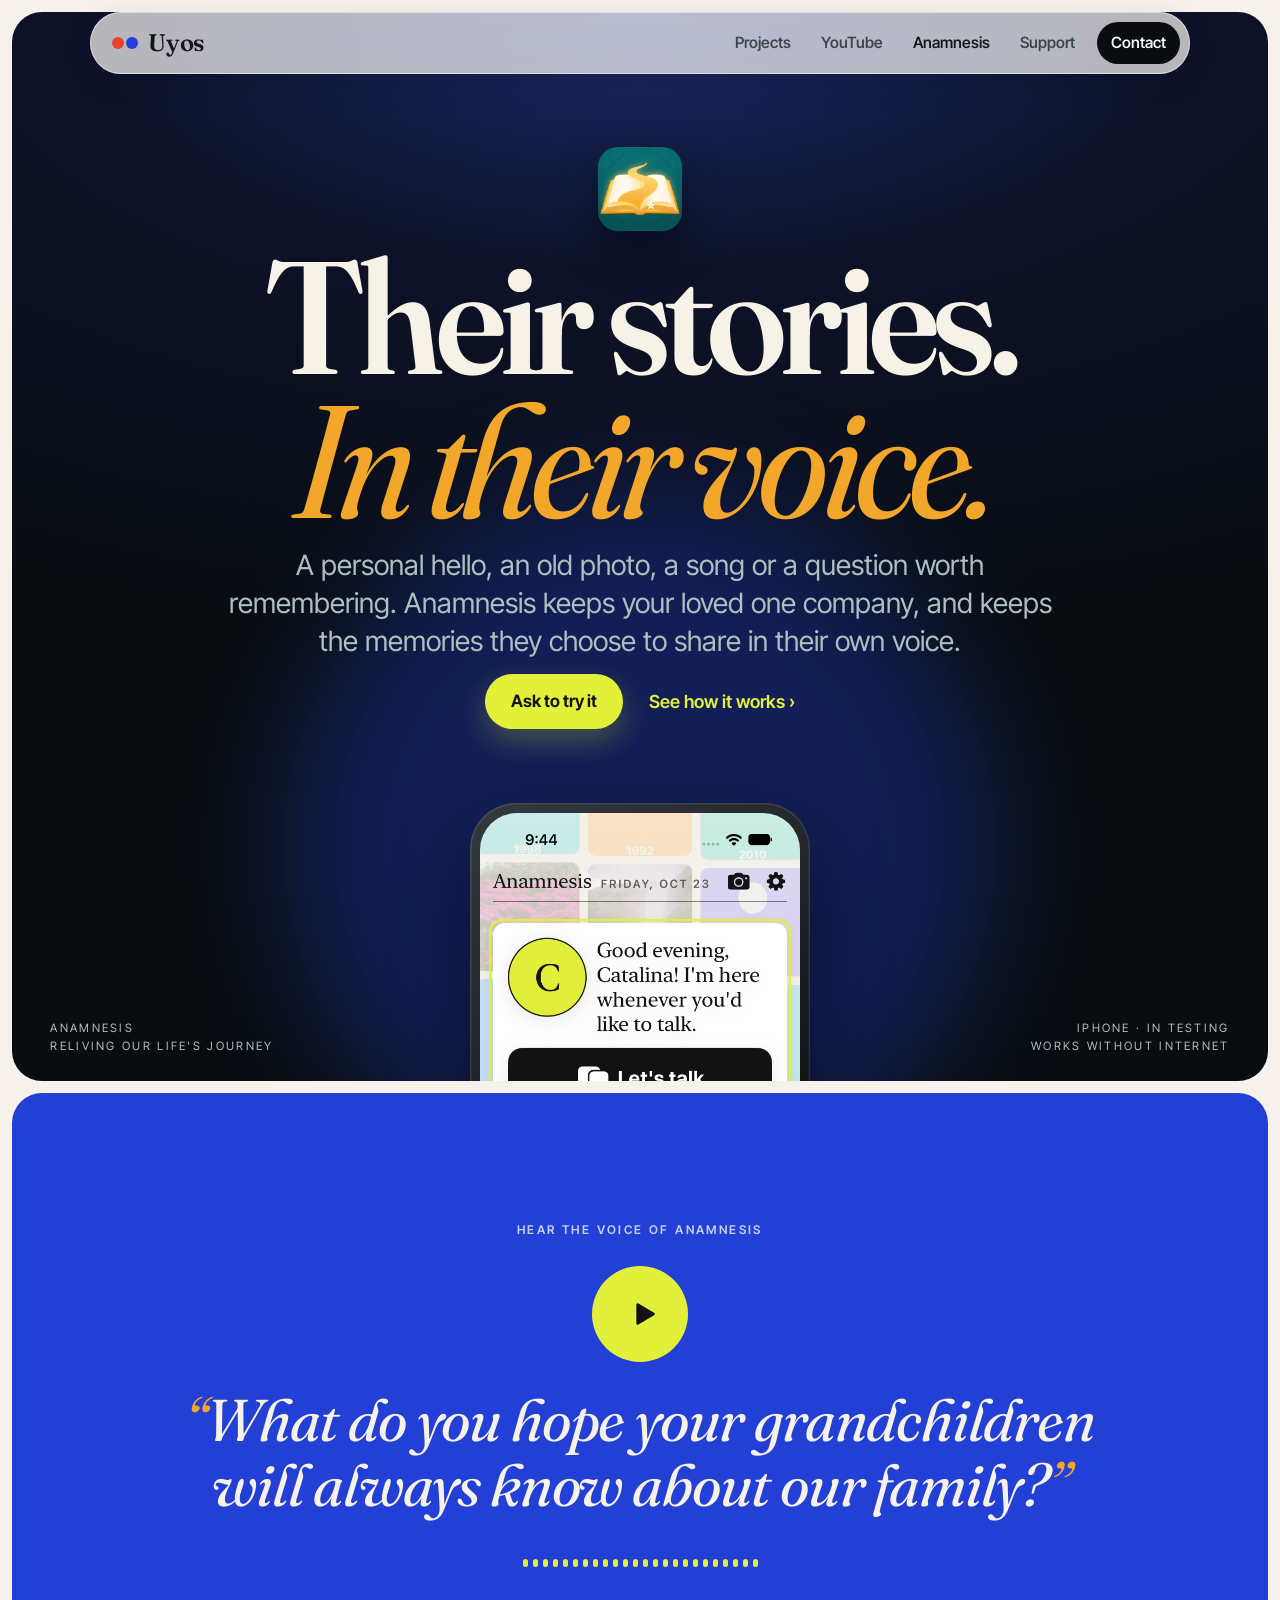
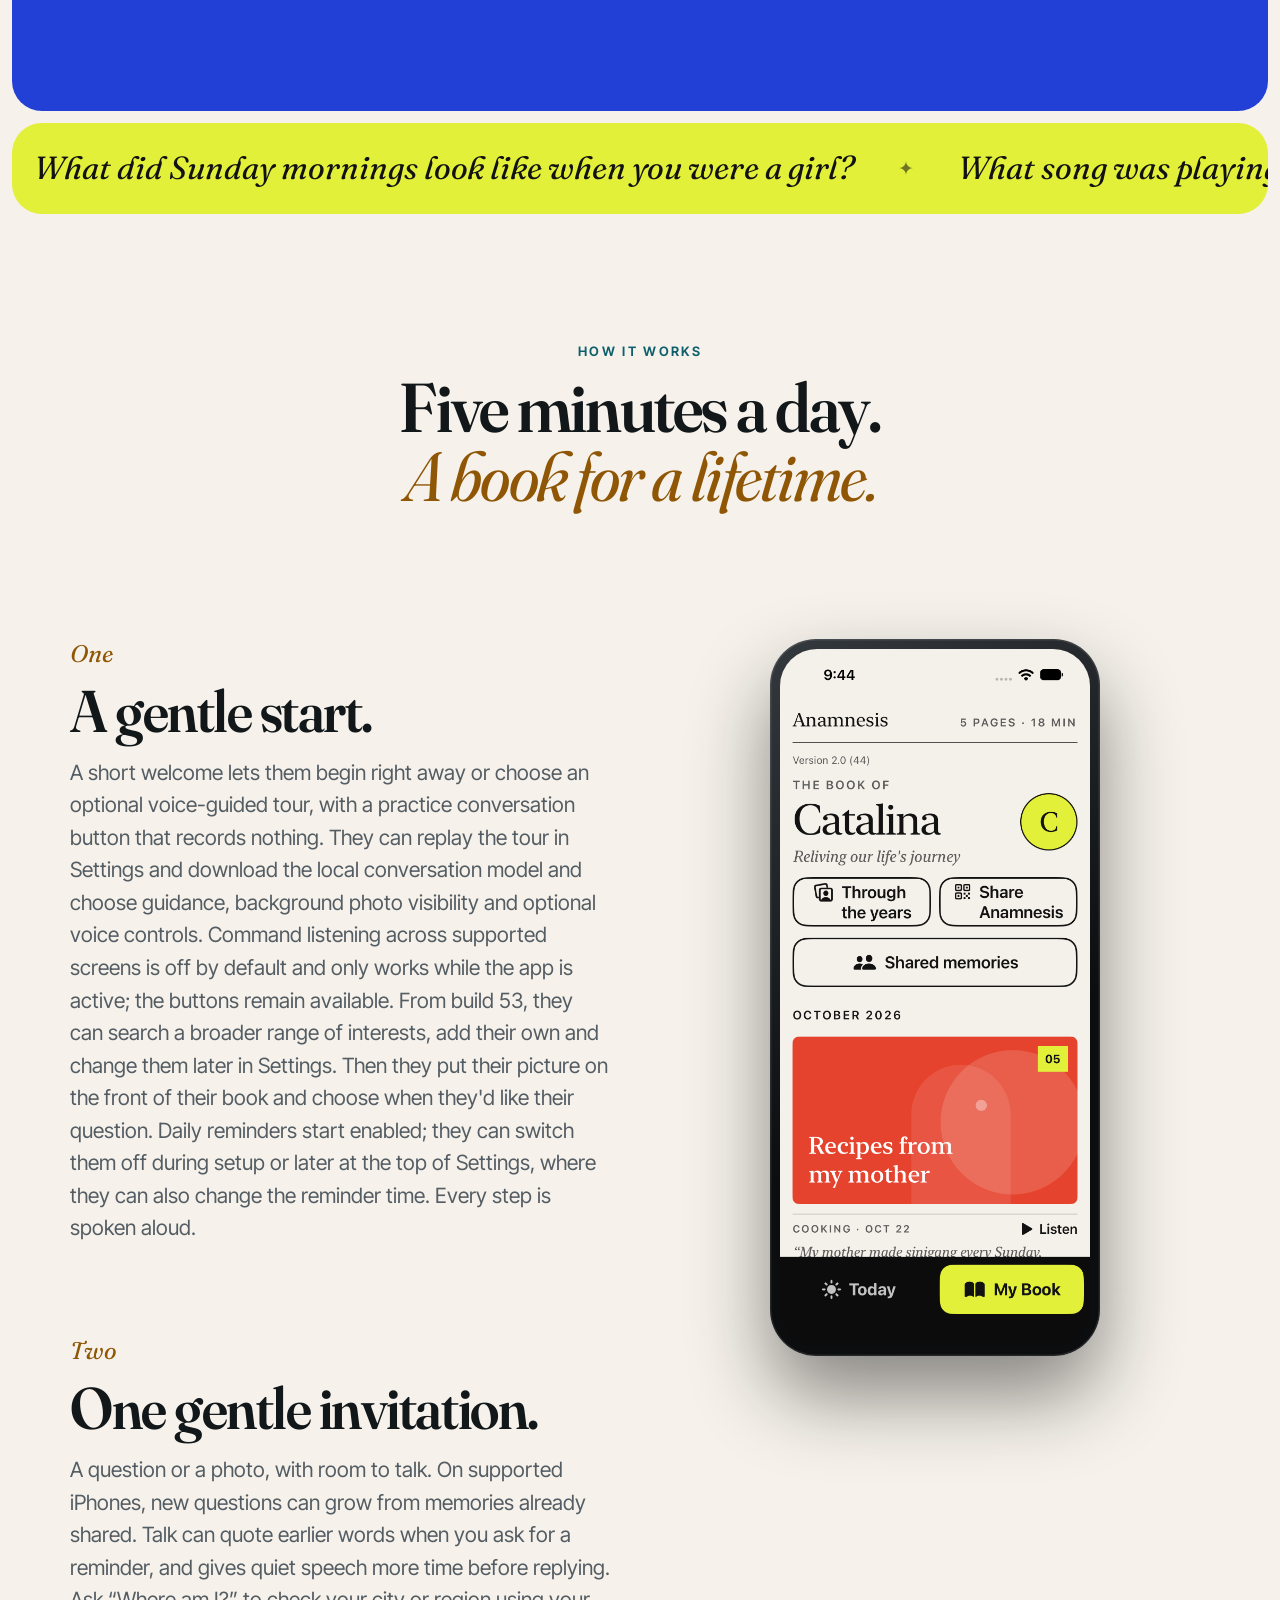
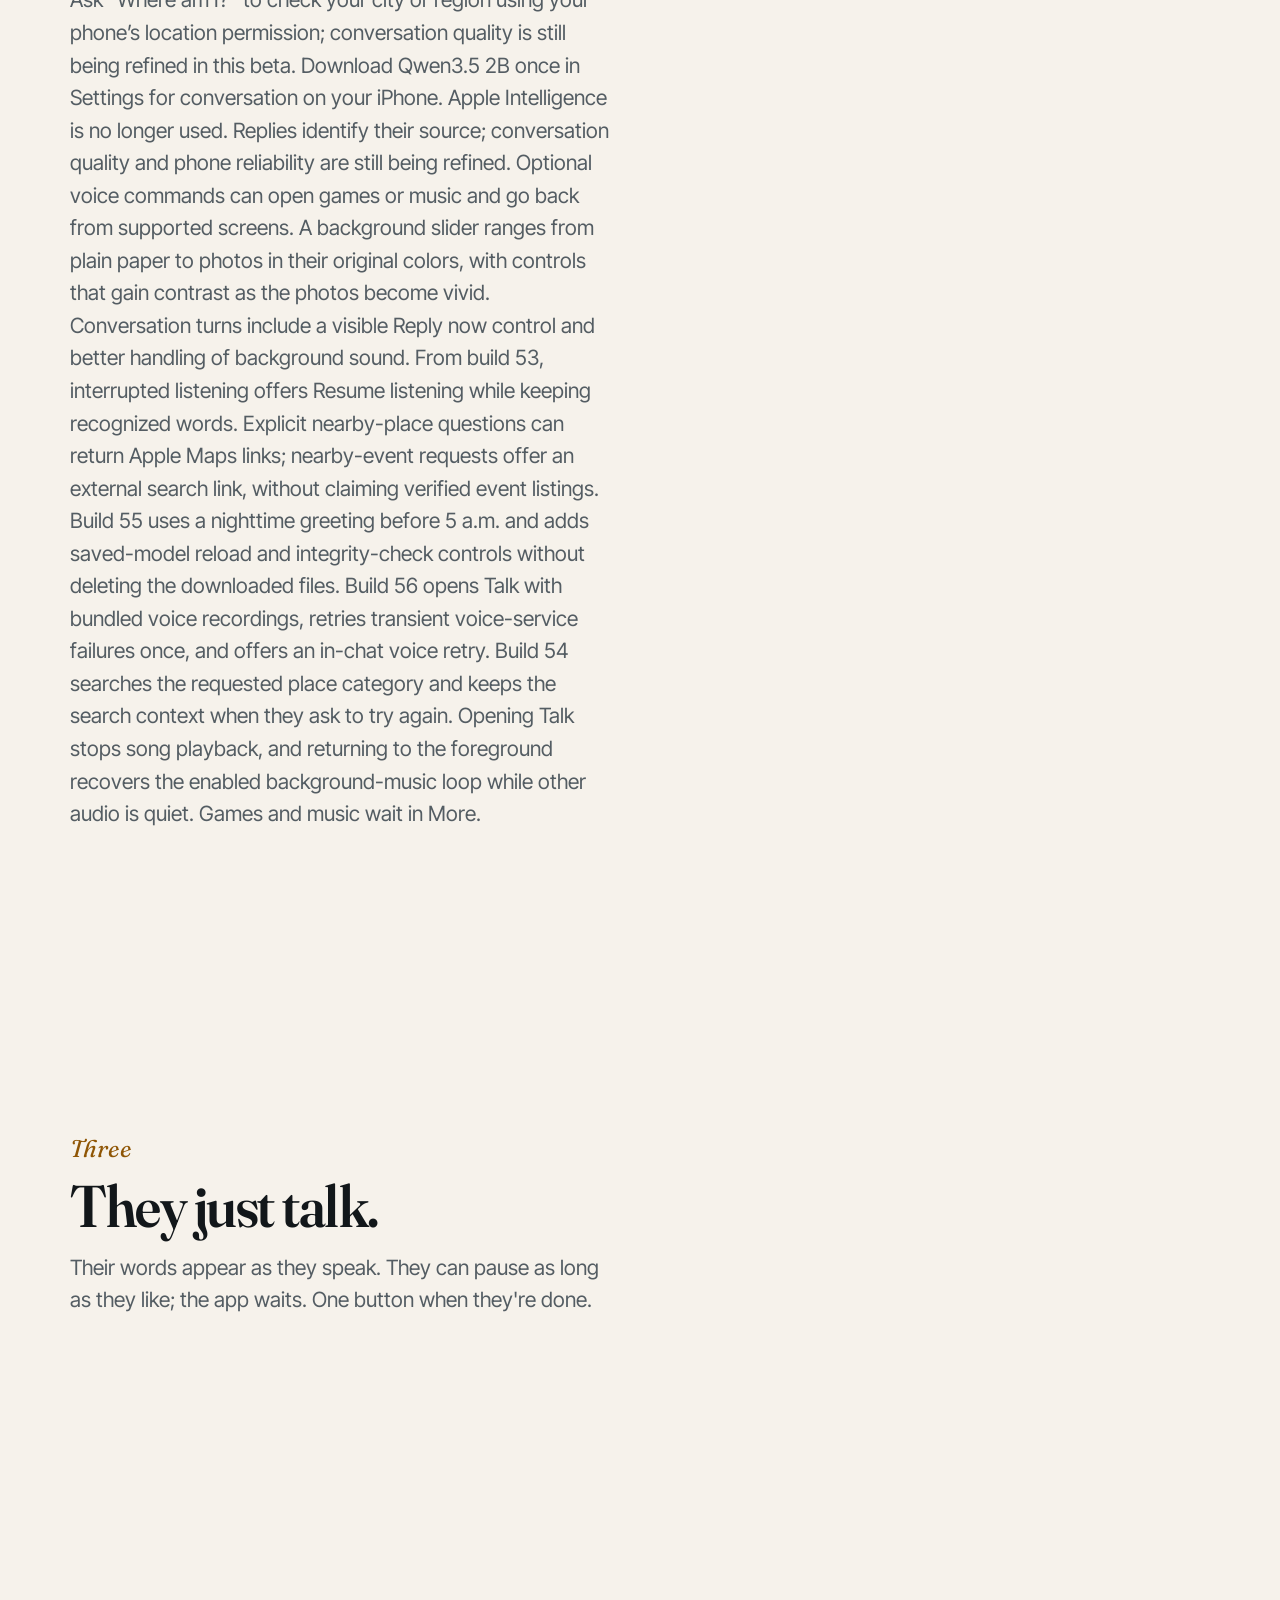
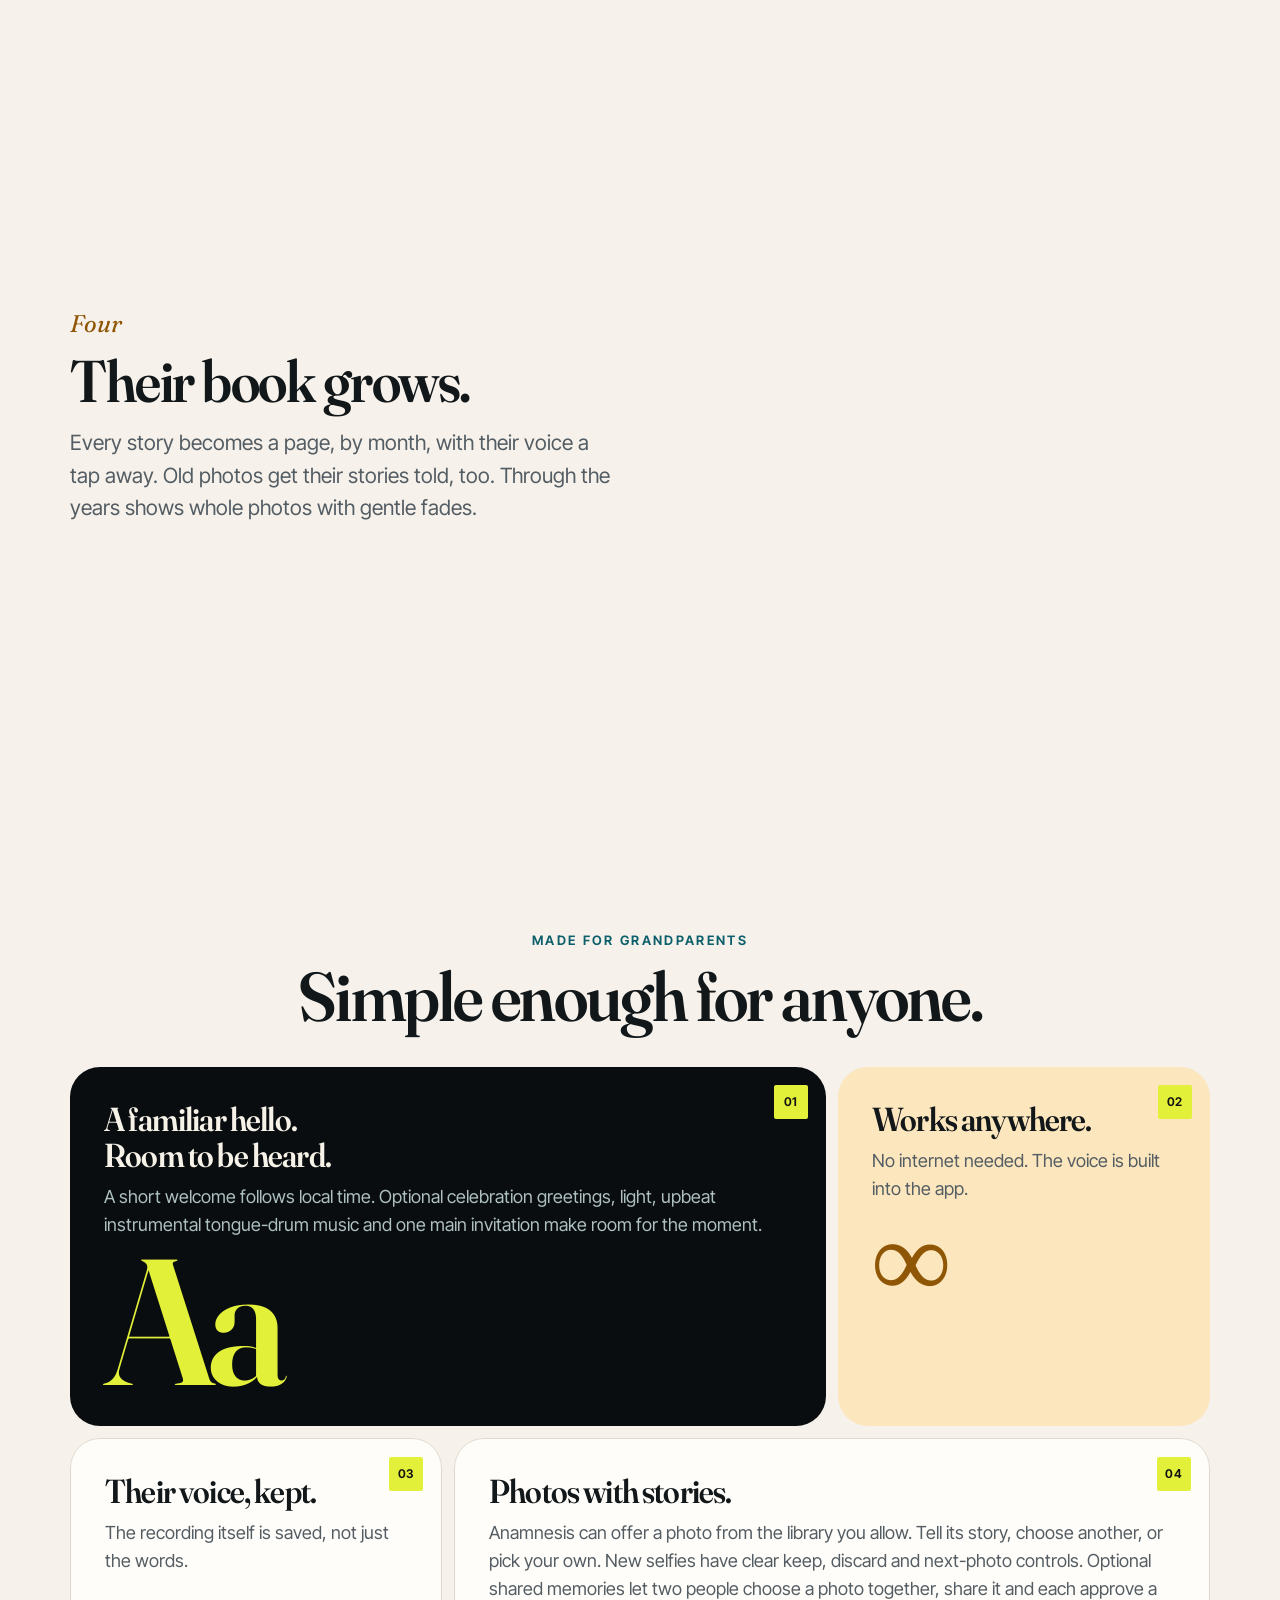
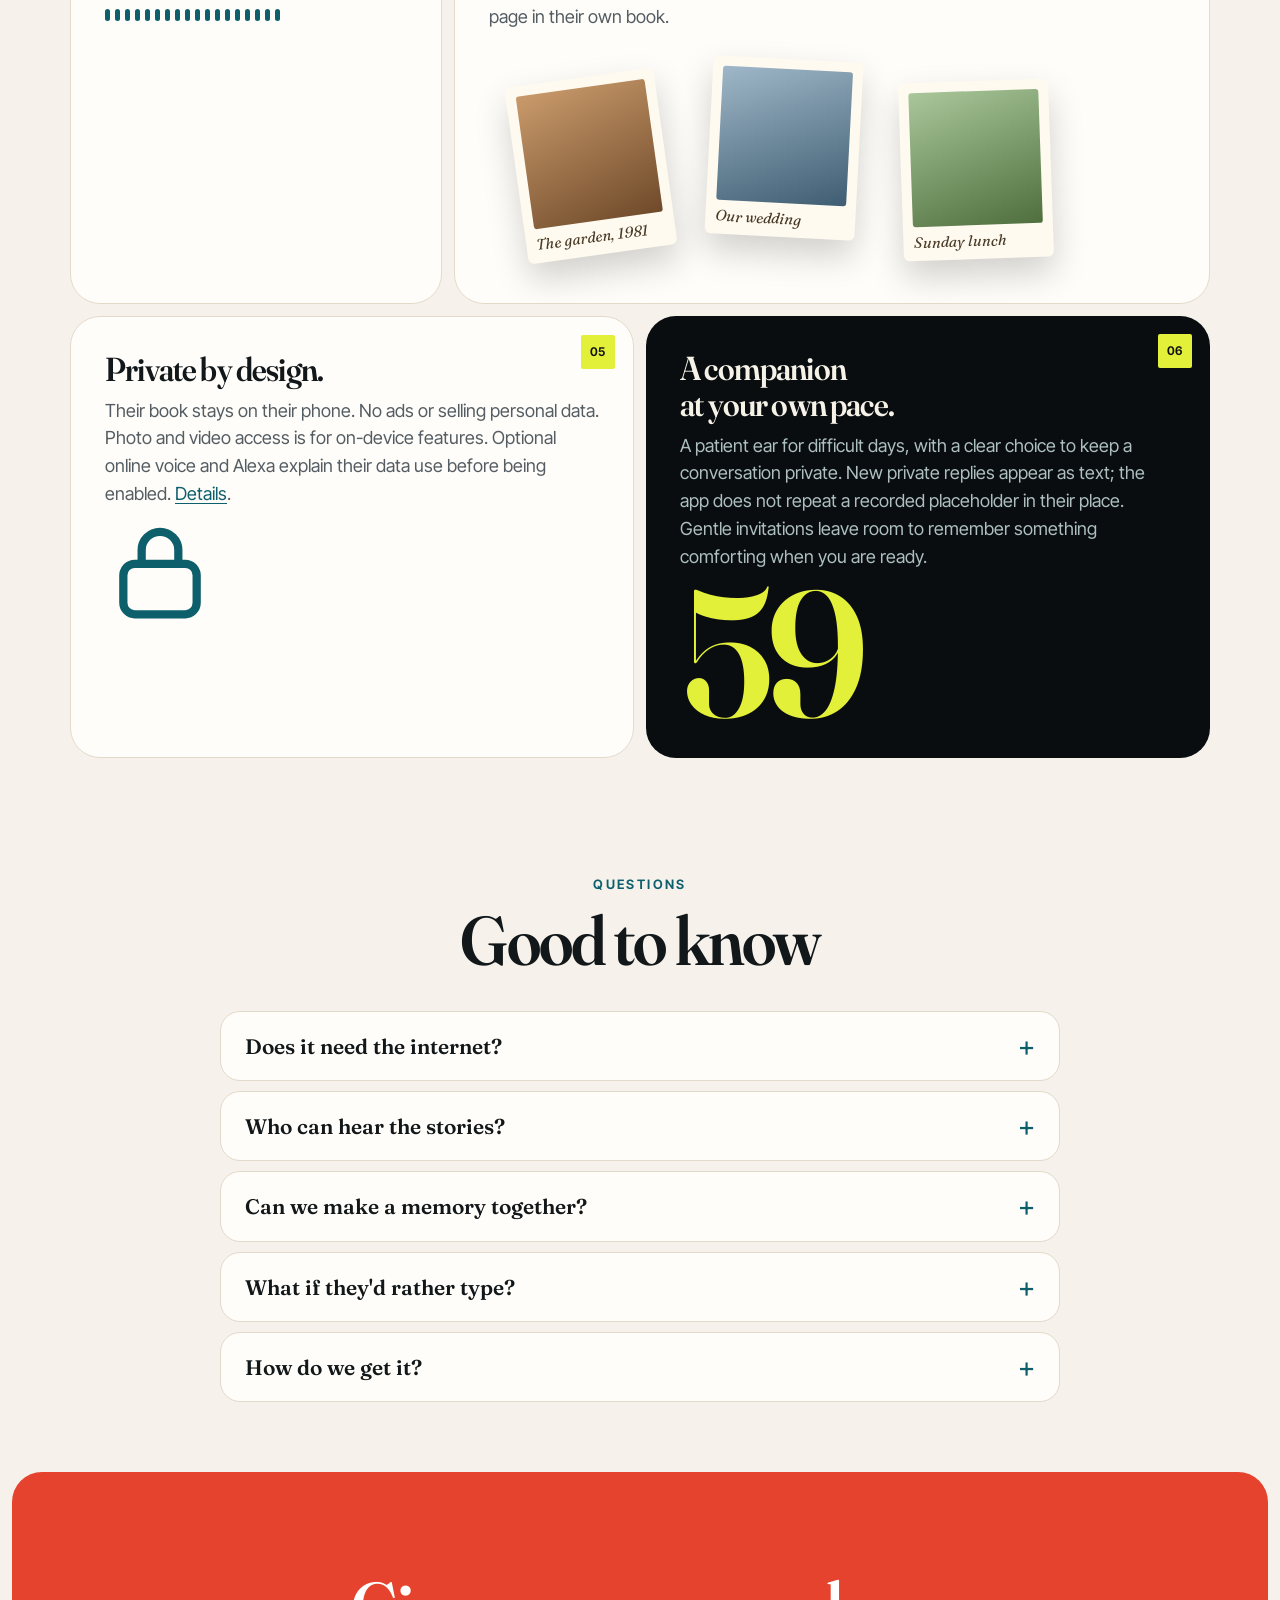
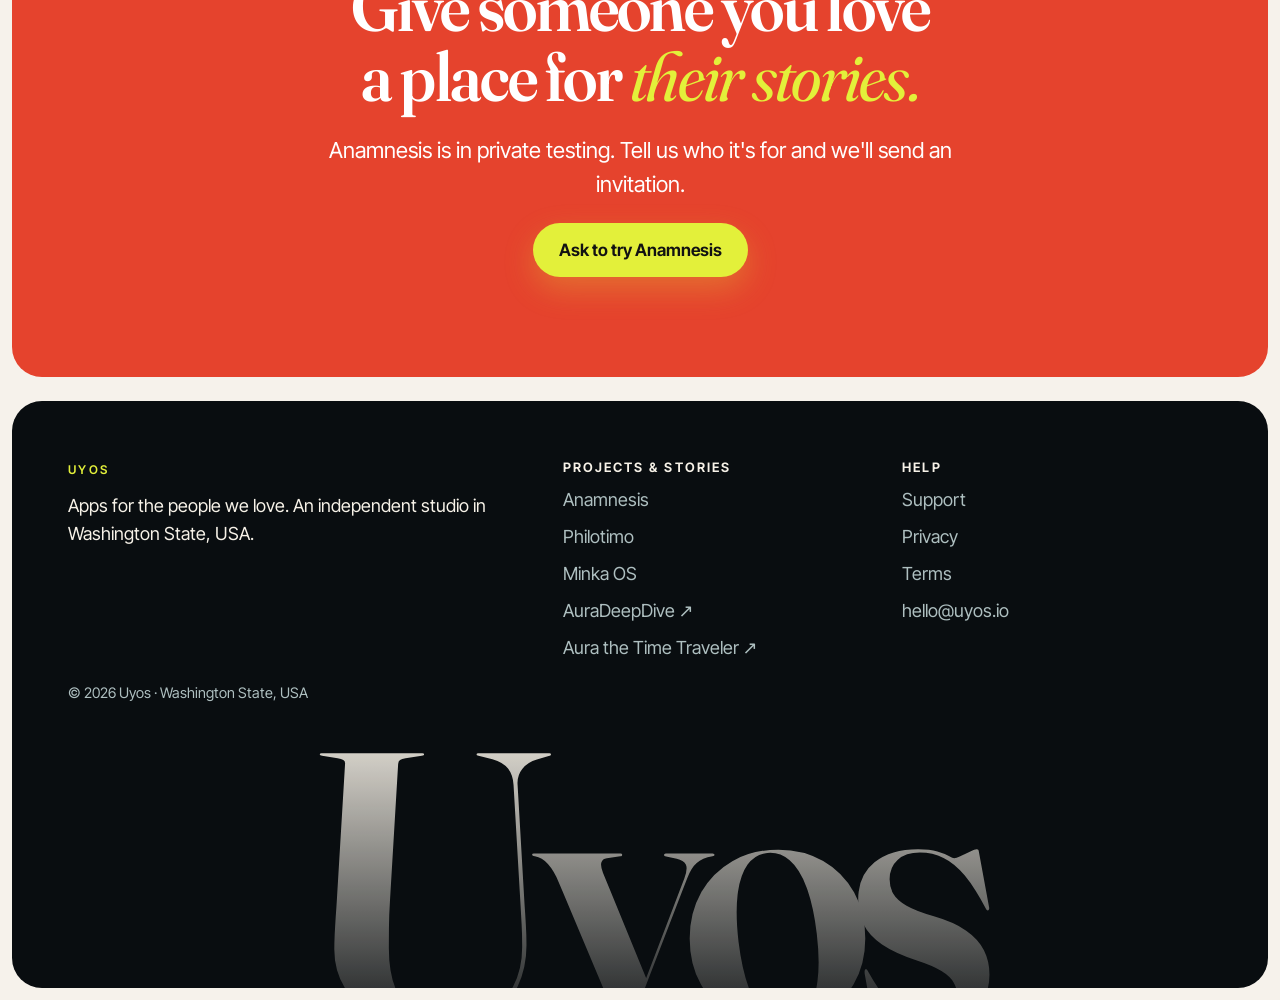
==== commit fc714846: "Present Philotimo, Minka OS and both Aura channels" ====
--- a/anamnesis.html
+++ b/anamnesis.html
@@ -6,6 +6,7 @@
 <title>Anamnesis</title>
 <meta name="description" content="Anamnesis: reliving our life's journey. One question a day, answered in your own voice.">
 <meta name="theme-color" content="#090d10">
+<link rel="canonical" href="https://uyos.io/anamnesis.html">
 <meta property="og:title" content="Anamnesis">
 <meta property="og:description" content="Anamnesis: reliving our life's journey. One question a day, answered in your own voice.">
 <link rel="icon" href="img/favicon.png">
@@ -16,7 +17,7 @@
 <body>
 <header class="glass">
   <a class="mark" href="index.html"><i></i>Uyos</a>
-  <nav aria-label="Main"><a href="anamnesis.html" aria-current="page">Anamnesis</a><a href="support.html">Support</a><a class="cta" href="mailto:hello@uyos.io">Contact</a></nav>
+  <nav aria-label="Main"><a class="project-nav" href="index.html#projects">Projects</a><a href="index.html#channels">YouTube</a><a href="anamnesis.html" aria-current="page">Anamnesis</a><a href="support.html">Support</a><a class="cta" href="mailto:hello@uyos.io">Contact</a></nav>
 </header>
 <main>
 
@@ -88,8 +89,7 @@
   <div class="cols">
     <div class="brand"><p class="label" style="color:var(--accent)">Uyos</p>
       <p style="margin-top:12px;max-width:24em;color:var(--on-dark)">Apps for the people we love. An independent studio in Washington State, USA.</p></div>
-    <div><h4>Apps</h4><nav><a href="anamnesis.html">Anamnesis</a>
-      <a class="arrow" href="https://www.youtube.com/channel/UCwXGdEm0_i_grfxJ1KwvSEw">AuraDeepDive</a></nav></div>
+    <div><h4>Projects &amp; stories</h4><nav><a href="anamnesis.html">Anamnesis</a><a href="philotimo.html">Philotimo</a><a href="minka.html">Minka OS</a><a class="arrow" href="https://www.youtube.com/channel/UCwXGdEm0_i_grfxJ1KwvSEw">AuraDeepDive</a><a class="arrow" href="https://www.youtube.com/channel/UCVDF7vMQbgIAS8VeCQbzVCg">Aura the Time Traveler</a></nav></div>
     <div><h4>Help</h4><nav><a href="support.html">Support</a><a href="privacy.html">Privacy</a><a href="terms.html">Terms</a>
       <a href="mailto:hello@uyos.io">hello@uyos.io</a></nav></div>
   </div>
--- a/style.css
+++ b/style.css
@@ -290,3 +290,28 @@
 @keyframes draw { to { stroke-dashoffset: 0; } }
 @keyframes fade { to { opacity: 1; } }
 @keyframes pulse { 0% { transform: scale(1); opacity: .9; } 100% { transform: scale(2.4); opacity: 0; } }
+
+/* Project and channel directory — availability stays visible alongside each project. */
+.project-heading { padding:64px 20px 24px; text-align:center; scroll-margin-top:100px; }
+.project-heading h2 { font-size:clamp(36px,5vw,68px); margin:12px 0 18px; }
+.project-heading p:last-child { max-width:42em; margin:auto; font-size:20px; }
+.grid2 .project-card { min-height:620px; padding-bottom:60px; gap:20px; }
+.project-icon { border-radius:28px; box-shadow:0 18px 50px rgba(0,0,0,.22); }
+.project-orb { width:144px; height:144px; border-radius:50%; background:radial-gradient(circle at 35% 28%,#c8fff6,#4ebbbd 30%,#1a405b 65%,#0b1726); box-shadow:0 0 80px #54b5ce44; }
+.channel-grid .channel-card { padding:28px 28px 38px; min-height:0; gap:20px; }
+.channel-card h2 { font-size:clamp(30px,4vw,54px); line-height:1.06; overflow-wrap:anywhere; }
+.channel-art { width:100%; height:auto; aspect-ratio:16/9; object-fit:cover; border-radius:18px; }
+.channel-tagline { font-family:var(--display); font-size:clamp(22px,2.5vw,32px); line-height:1.25; color:#f7dca5; }
+.channel-card .sub { font-size:20px; }
+.channel-note { color:var(--on-dark-2); font-size:14px; max-width:35em; }
+.research-note { text-align:center; max-width:780px; margin:30px auto; padding:24px; color:var(--ink-2); font-size:17px; }
+.project-hero { padding:130px 24px 84px; gap:24px; }
+.project-hero h1 { font-size:clamp(56px,9vw,110px); line-height:1.05; }
+.project-detail { display:grid; grid-template-columns:minmax(0,1.3fr) minmax(0,1fr); gap:64px; align-items:center; padding-top:80px; padding-bottom:50px; scroll-margin-top:100px; }
+.project-copy h2 { font-size:clamp(34px,5vw,58px); line-height:1.1; margin:18px 0 24px; }
+.project-copy p { margin:20px 0; }
+.prototype-shot { margin:0 auto; max-width:320px; }
+.prototype-shot img { border:8px solid #151c20; border-radius:32px; box-shadow:0 24px 60px #0002; height:auto; }
+.prototype-shot figcaption { color:var(--ink-2); font-size:13px; text-align:center; margin:16px 0; }
+@media(max-width:900px) { .project-detail { grid-template-columns:1fr; gap:30px; } }
+@media(max-width:640px) { .glass nav a.project-nav:not(.cta):not([aria-current]) { display:block; } .glass nav a { padding:9px 10px; } .channel-grid .channel-card { padding:20px 18px 32px; } .grid2 .project-card { min-height:540px; } .project-heading { padding-top:44px; } }
